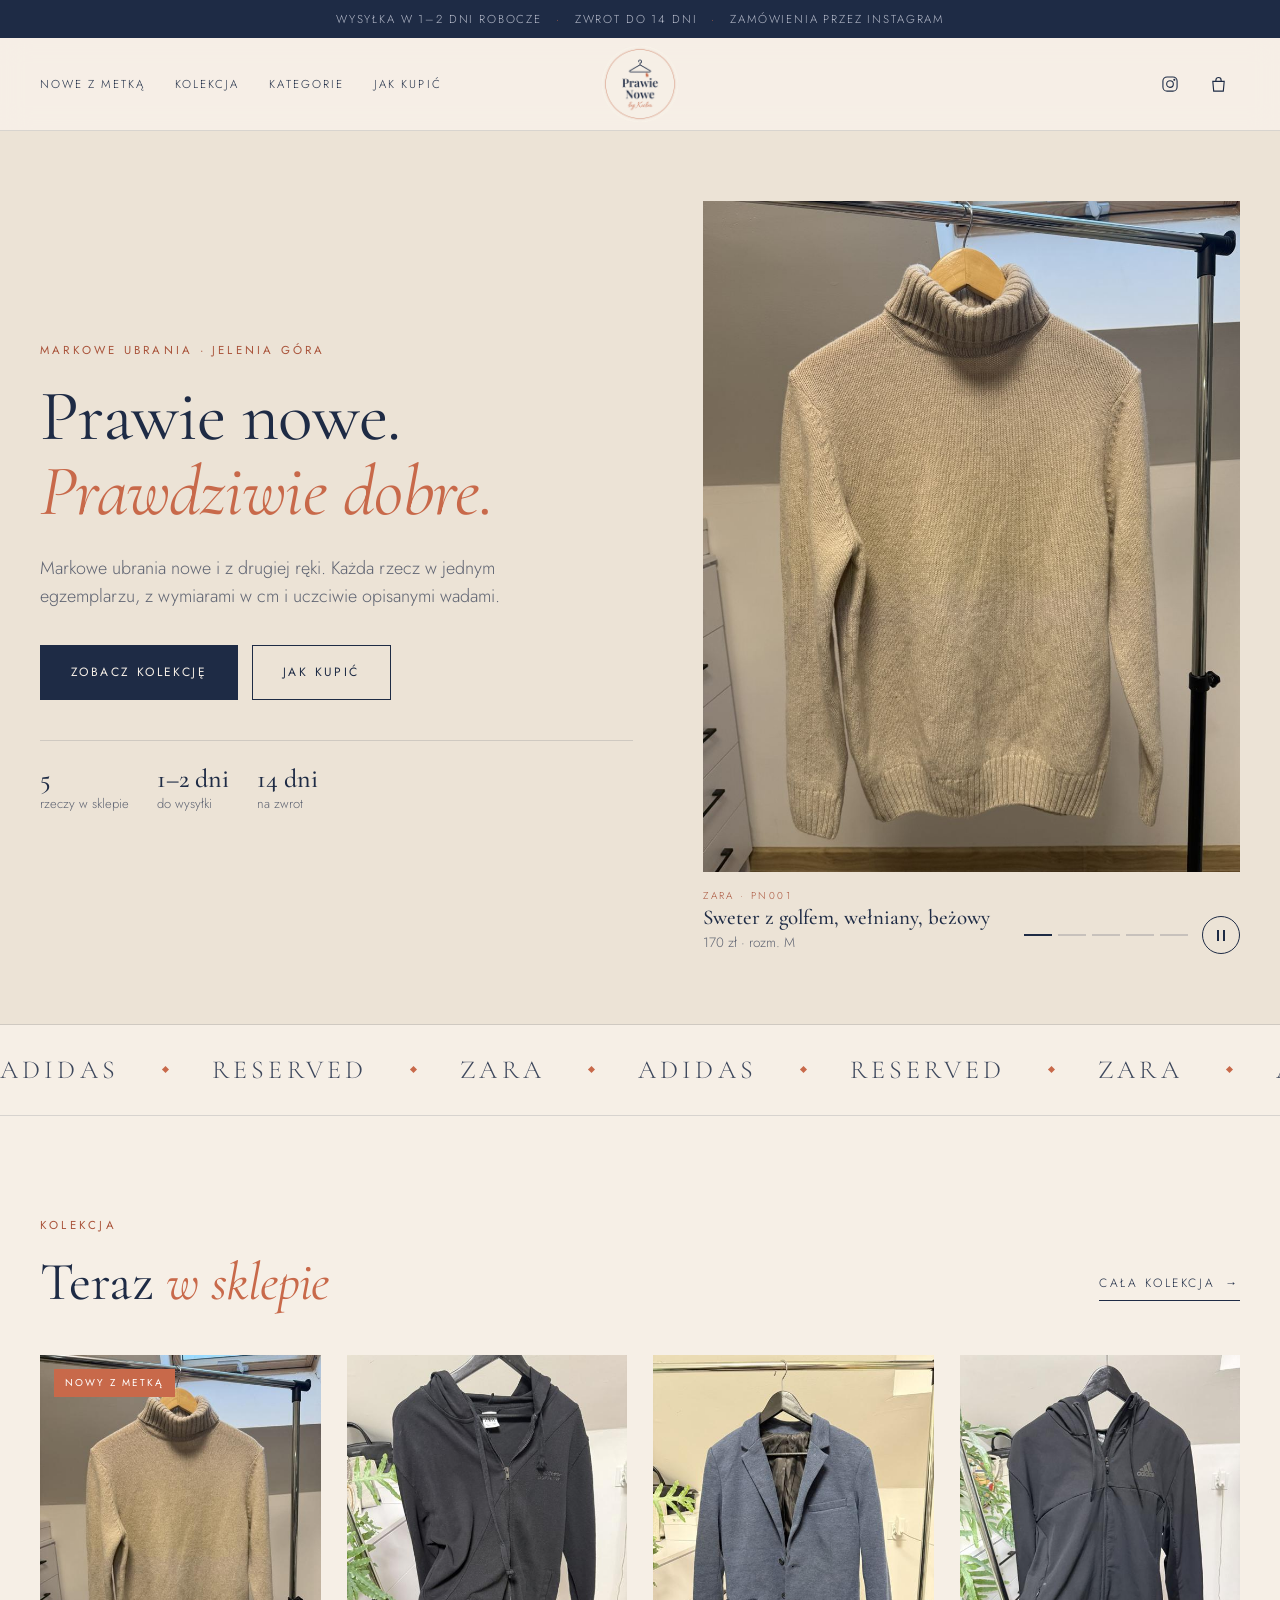
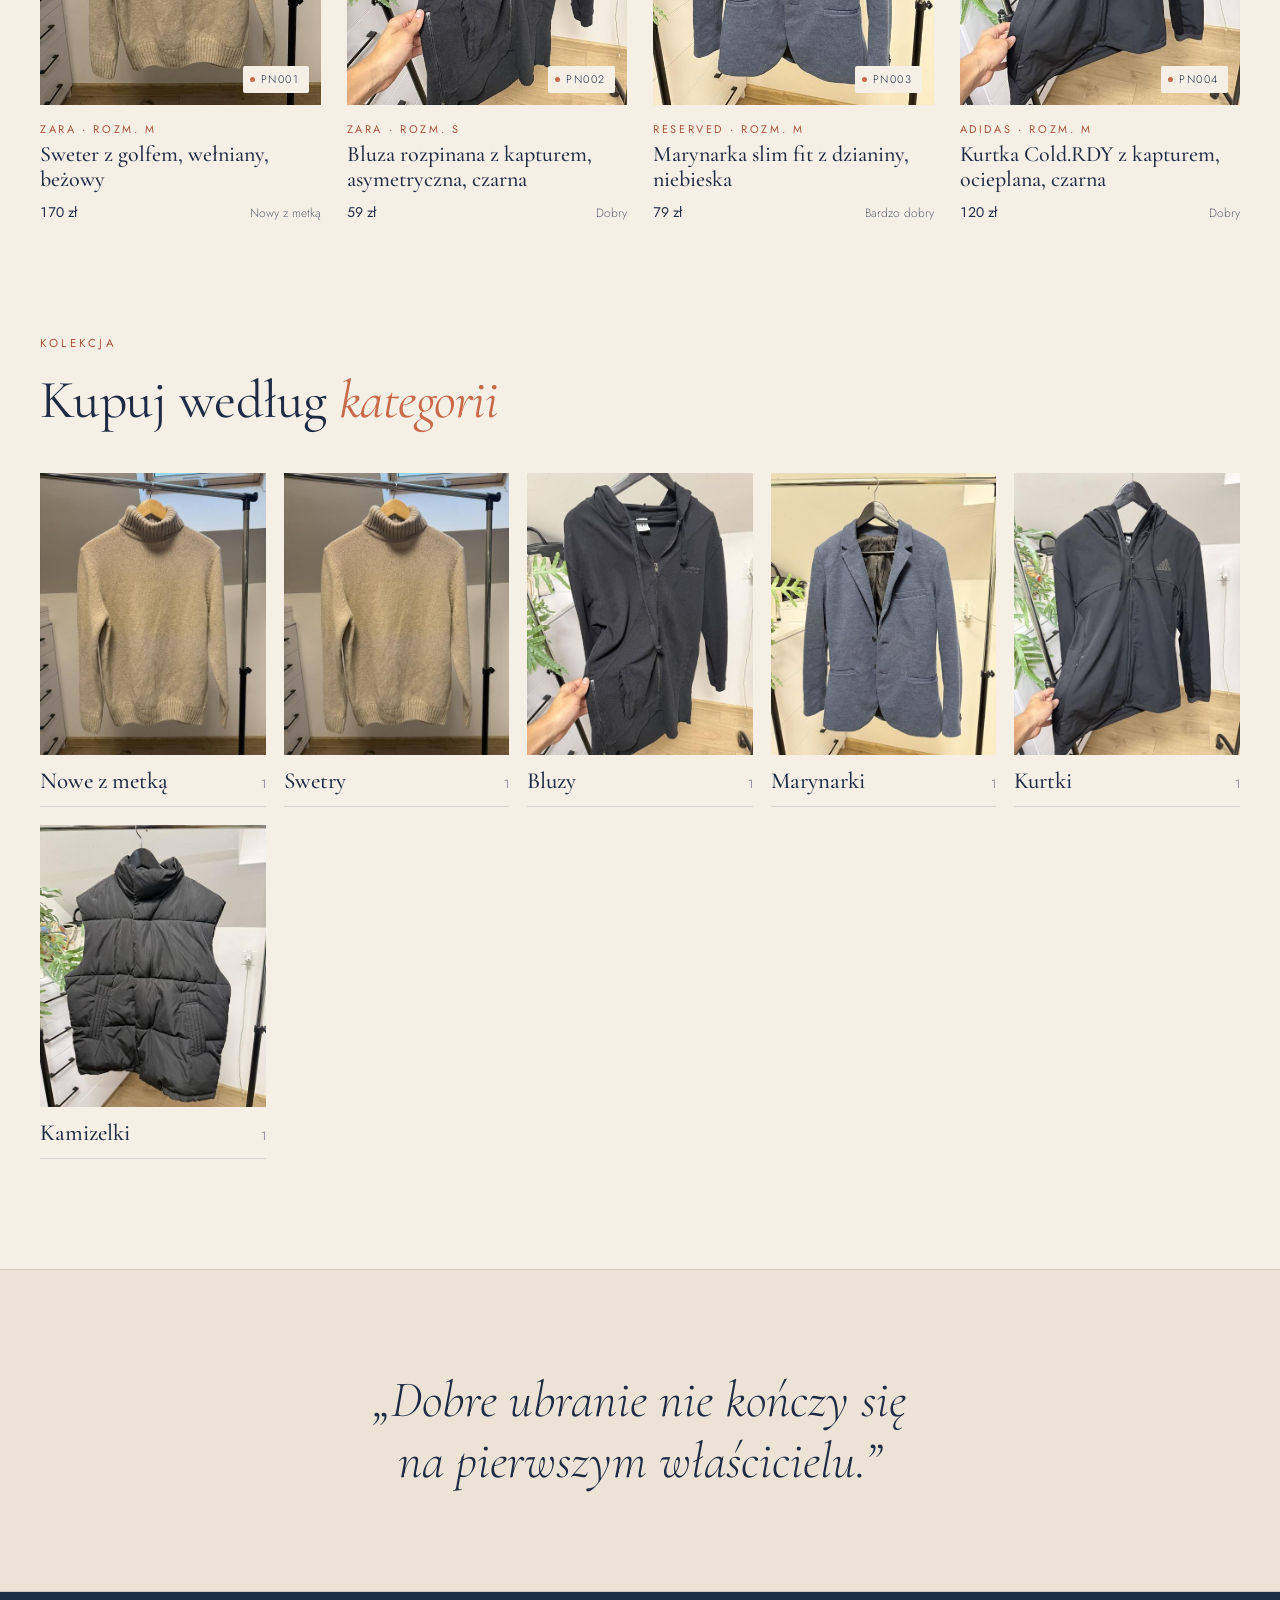
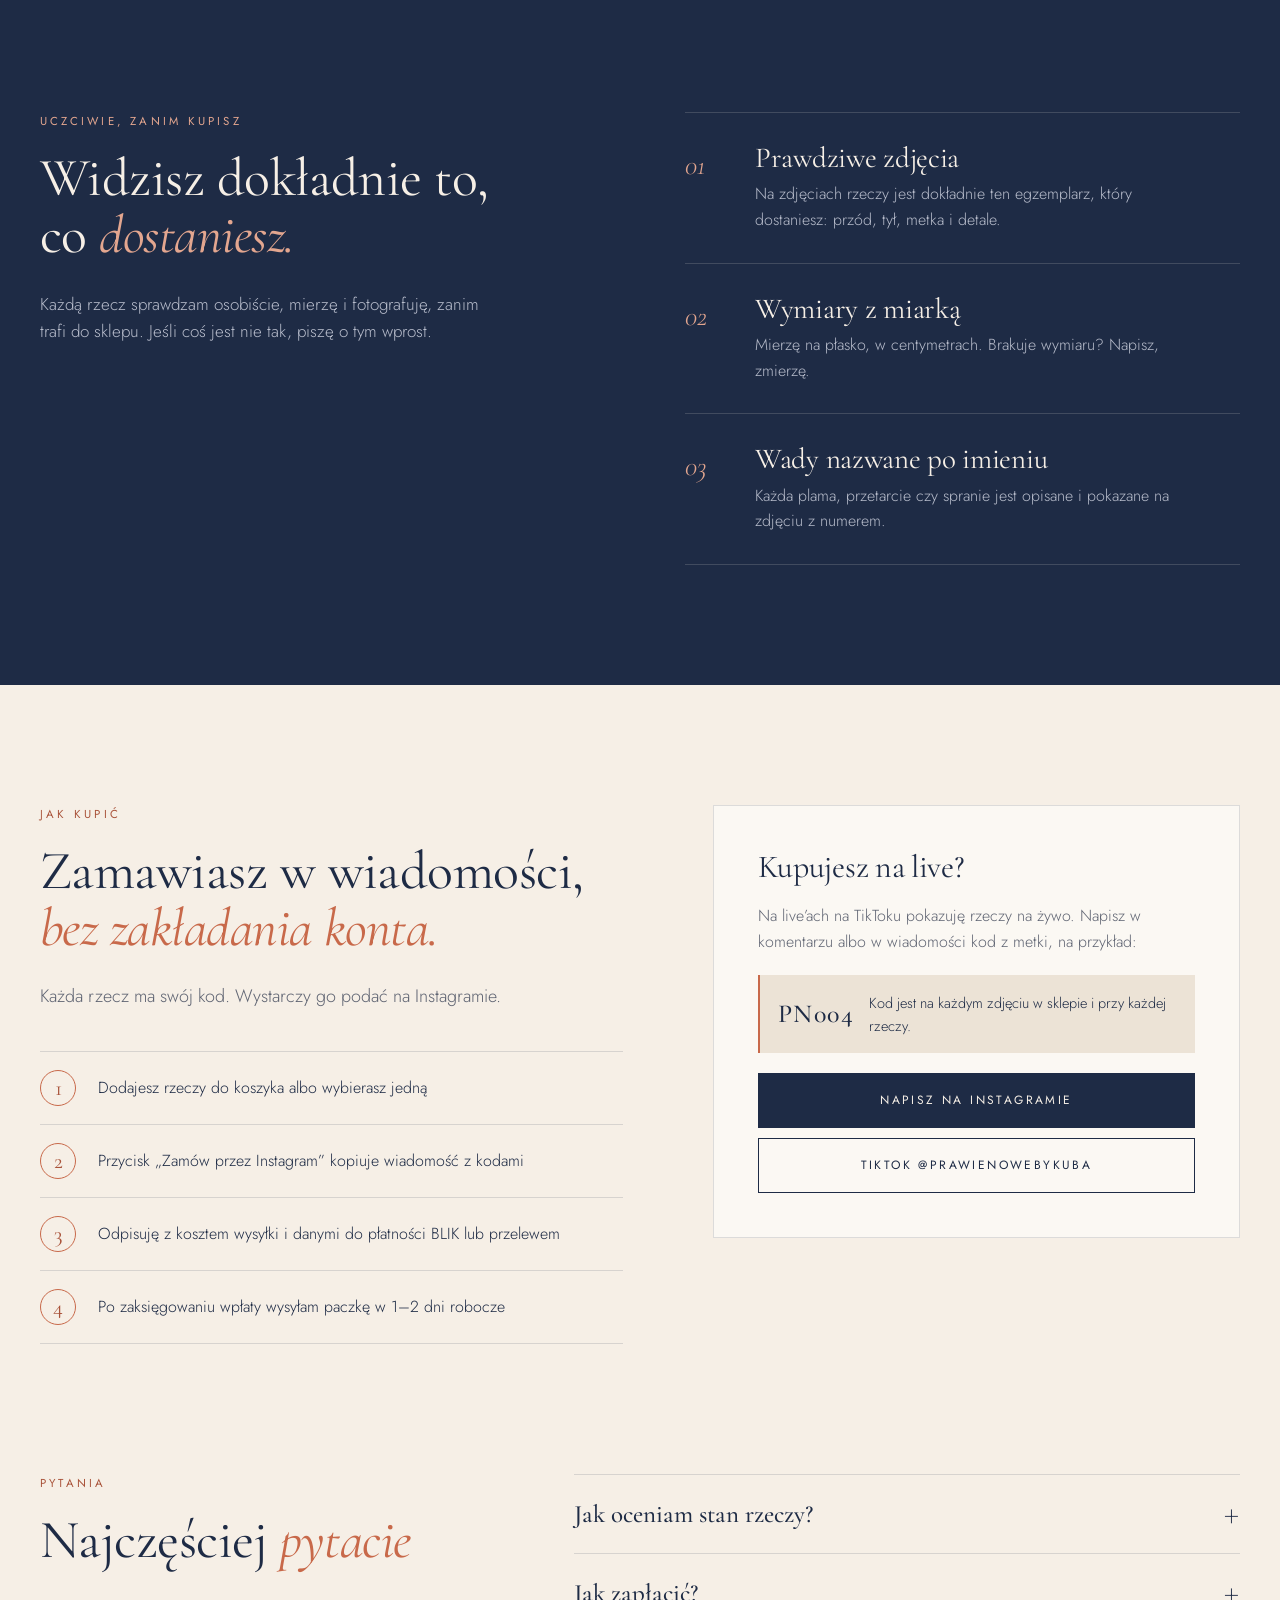
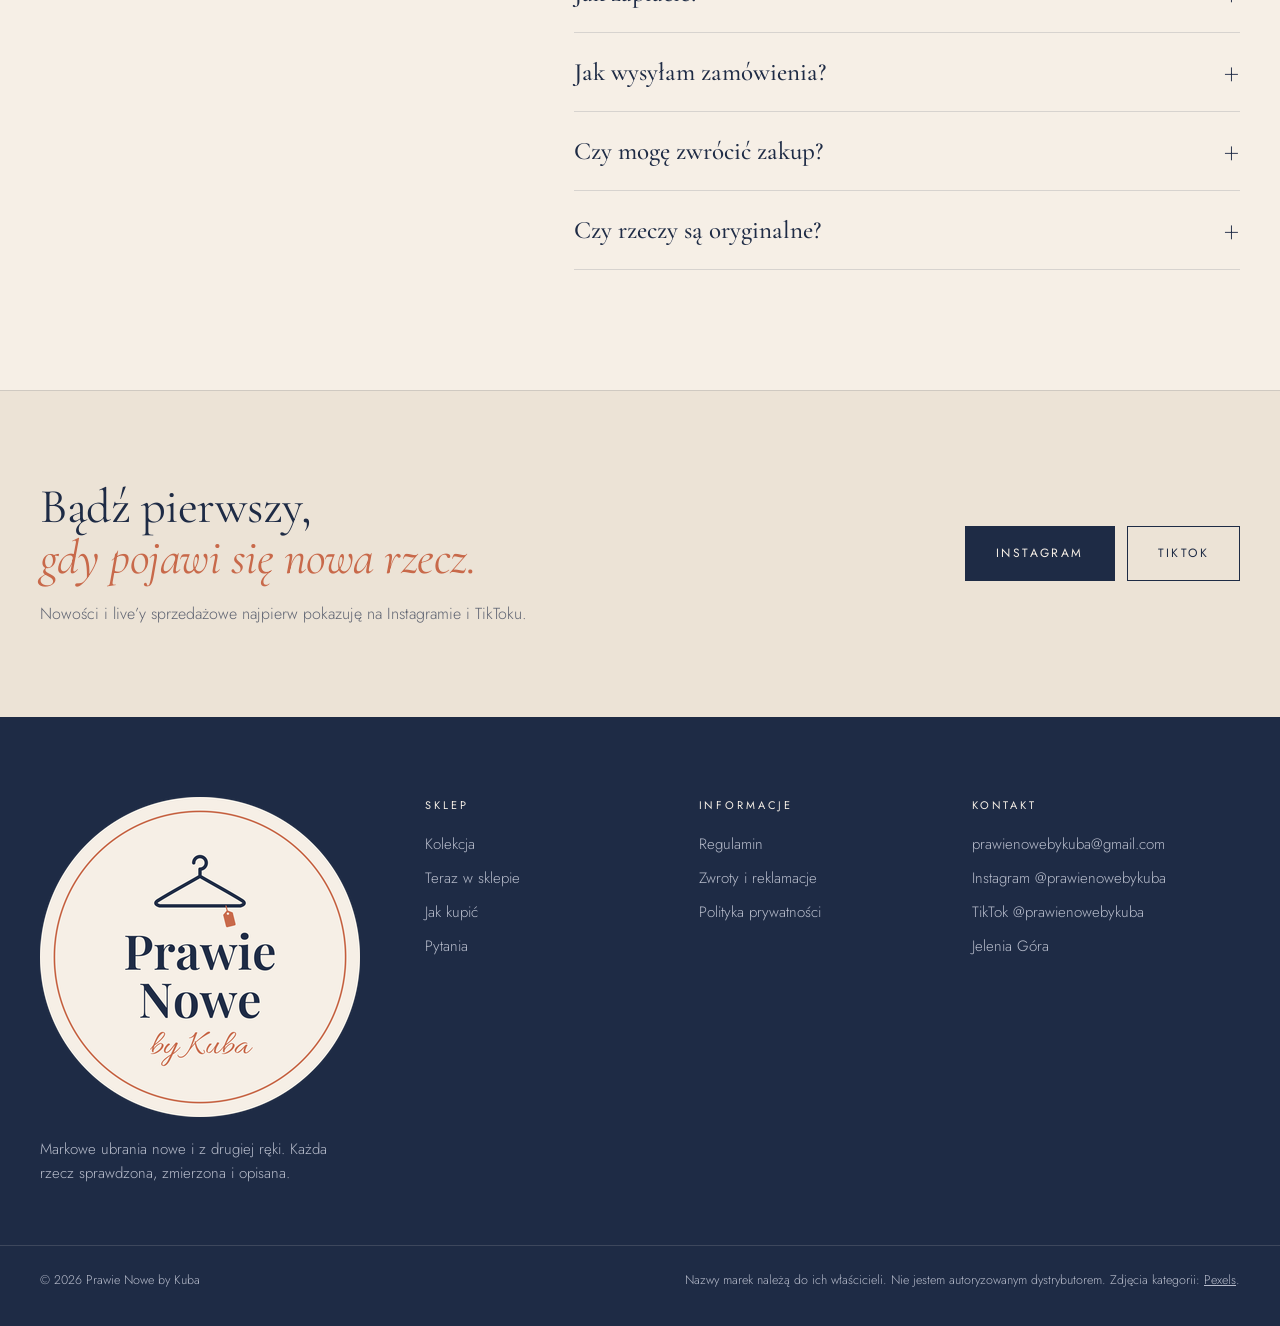
==== strona/index.html @ cf5a31e0 "Zdjęcia kategorii z Pexels; na kafelkach i w pokazie z powrotem zwykłe zdjęcia Co-Authored-By: Claud" ====
<!doctype html>
<html lang="pl">
<head>
<meta charset="utf-8">
<meta name="viewport" content="width=device-width, initial-scale=1, viewport-fit=cover">
<title>Prawie Nowe by Kuba – markowe ubrania nowe i z drugiej ręki</title>
<meta name="description" content="Markowe ubrania nowe i używane w bardzo dobrym stanie. Każda rzecz w jednym egzemplarzu, z wymiarami w cm i uczciwie opisanymi wadami. Zamówienia przez Instagram.">
<meta name="theme-color" content="#1e2b45">
<link rel="icon" href="favicon.ico" sizes="any">
<link rel="icon" type="image/png" sizes="32x32" href="favicon-32.png">
<link rel="apple-touch-icon" href="img/brand/apple-touch-icon.png">
<link rel="manifest" href="site.webmanifest">
<meta property="og:title" content="Prawie Nowe by Kuba">
<meta property="og:description" content="Markowe ubrania nowe i z drugiej ręki. Każda rzecz w jednym egzemplarzu.">
<meta property="og:image" content="img/brand/icon-512.png">
<link rel="preconnect" href="https://fonts.googleapis.com">
<link rel="preconnect" href="https://fonts.gstatic.com" crossorigin>
<link href="https://fonts.googleapis.com/css2?family=Cormorant+Garamond:ital,wght@0,400;0,500;1,400;1,500&family=Jost:wght@300;400;500&display=swap" rel="stylesheet">
<link rel="stylesheet" href="style.css">
</head>
<body>

<div class="topbar">
  <span>Wysyłka w 1–2 dni robocze</span><span class="sep opt">·</span><span class="opt">Zwrot do 14 dni</span><span class="sep opt">·</span><span class="opt">Zamówienia przez Instagram</span>
</div>

<header class="header" id="top">
  <div class="header__in">
    <button class="burger" id="burger" aria-label="Menu" aria-expanded="false"><span></span><span></span></button>
    <nav class="nav" id="nav" aria-label="Główna nawigacja">
      <a href="#/kolekcja/kat/Nowe%20z%20metk%C4%85">Nowe z metką</a>
      <a href="#/kolekcja">Kolekcja</a>
      <a href="#kategorie">Kategorie</a>
      <a href="#jak-kupic">Jak kupić</a>
    </nav>
    <a href="#/" class="logo" aria-label="Prawie Nowe by Kuba – strona główna"><img src="img/brand/logo-320.png" alt="Prawie Nowe by Kuba" width="320" height="320"></a>
    <div class="tools">
      <a class="tool" data-ig href="#" target="_blank" rel="noopener" aria-label="Instagram">
        <svg viewBox="0 0 24 24" width="20" height="20" fill="none" stroke="currentColor" stroke-width="1.3"><rect x="3.5" y="3.5" width="17" height="17" rx="5"/><circle cx="12" cy="12" r="4"/><circle cx="17.2" cy="6.8" r=".6" fill="currentColor"/></svg>
      </a>
      <button class="tool" id="cartBtn" aria-label="Koszyk">
        <svg viewBox="0 0 24 24" width="21" height="21" fill="none" stroke="currentColor" stroke-width="1.3"><path d="M5.5 8.5h13l-1 11h-11z"/><path d="M9 8.5V7a3 3 0 0 1 6 0v1.5"/></svg>
        <i class="count" id="cartCount" hidden>0</i>
      </button>
    </div>
  </div>
</header>

<main>

<!-- ============ STRONA GŁÓWNA ============ -->
<div id="homeView">

  <section class="hero" aria-label="Wyróżnione rzeczy">
    <div class="wrap hero__in">
      <div>
        <p class="eyebrow">Markowe ubrania · Jelenia Góra</p>
        <h1>Prawie nowe. <em>Prawdziwie dobre.</em></h1>
        <p class="lead">Markowe ubrania nowe i z drugiej ręki. Każda rzecz w jednym egzemplarzu, z wymiarami w cm i uczciwie opisanymi wadami.</p>
        <div class="hero__cta">
          <a href="#/kolekcja" class="btn btn--dark">Zobacz kolekcję</a>
          <a href="#jak-kupic" class="btn btn--line">Jak kupić</a>
        </div>
        <div class="hero__facts">
          <div><b id="factCount">5</b>rzeczy w sklepie</div>
          <div><b>1–2 dni</b>do wysyłki</div>
          <div><b>14 dni</b>na zwrot</div>
        </div>
      </div>
      <!-- Film zamiast pokazu zdjęć: wrzuć img/hero.mp4 (pionowy 4:5, bez dźwięku, do ok. 8 MB). -->
      <div class="stage" id="stage">
        <div class="reel" id="reel">
          <video id="heroVideo" muted loop playsinline preload="metadata" aria-hidden="true"><source src="img/hero.mp4" type="video/mp4"></video>
        </div>
        <div class="stage__cap">
          <button class="cap" id="heroCap" aria-label="Zobacz wyróżnioną rzecz"></button>
          <div class="ctrl">
            <div class="dots" id="heroDots" aria-hidden="true"></div>
            <button class="pause" id="heroPause" aria-label="Wstrzymaj pokaz" aria-pressed="false"><i></i><i></i></button>
          </div>
        </div>
      </div>
    </div>
  </section>

  <section class="brands" aria-label="Marki w sklepie">
    <div class="brands__track" id="brandsTrack"></div>
  </section>

  <section class="collection" id="nowosci">
    <div class="wrap">
      <div class="sechead sechead--row">
        <div>
          <p class="eyebrow">Kolekcja</p>
          <h2>Teraz <em>w sklepie</em></h2>
        </div>
        <a href="#/kolekcja" class="arrowlink">Cała kolekcja <span>→</span></a>
      </div>
      <div class="grid" id="newGrid"></div>
    </div>
  </section>

  <section class="cats" id="kategorie">
    <div class="wrap">
      <div class="sechead">
        <p class="eyebrow">Kolekcja</p>
        <h2>Kupuj według <em>kategorii</em></h2>
      </div>
      <div class="cats__grid" id="catGrid"></div>
    </div>
  </section>

  <section class="band">
    <div class="wrap">
      <p>„Dobre ubranie nie kończy się na pierwszym właścicielu.”</p>
    </div>
  </section>

  <section class="honest" id="uczciwie">
    <div class="wrap honest__grid">
      <div>
        <p class="eyebrow eyebrow--light">Uczciwie, zanim kupisz</p>
        <h2>Widzisz dokładnie to,<br>co <em>dostaniesz.</em></h2>
        <p class="honest__lead">Każdą rzecz sprawdzam osobiście, mierzę i fotografuję, zanim trafi do sklepu. Jeśli coś jest nie tak, piszę o tym wprost.</p>
      </div>
      <ol class="steps">
        <li><span>01</span><div><h3>Prawdziwe zdjęcia</h3><p>Na zdjęciach rzeczy jest dokładnie ten egzemplarz, który dostaniesz: przód, tył, metka i detale.</p></div></li>
        <li><span>02</span><div><h3>Wymiary z miarką</h3><p>Mierzę na płasko, w centymetrach. Brakuje wymiaru? Napisz, zmierzę.</p></div></li>
        <li><span>03</span><div><h3>Wady nazwane po imieniu</h3><p>Każda plama, przetarcie czy spranie jest opisane i pokazane na zdjęciu z numerem.</p></div></li>
      </ol>
    </div>
  </section>

  <section class="buy" id="jak-kupic">
    <div class="wrap buy__grid">
      <div>
        <p class="eyebrow">Jak kupić</p>
        <h2>Zamawiasz w&nbsp;wiadomości,<br><em>bez zakładania konta.</em></h2>
        <p class="lead">Każda rzecz ma swój kod. Wystarczy go podać na Instagramie.</p>
        <ul class="process">
          <li><b>1</b><span>Dodajesz rzeczy do koszyka albo wybierasz jedną</span></li>
          <li><b>2</b><span>Przycisk „Zamów przez Instagram” kopiuje wiadomość z kodami</span></li>
          <li><b>3</b><span>Odpisuję z kosztem wysyłki i danymi do płatności BLIK lub przelewem</span></li>
          <li><b>4</b><span>Po zaksięgowaniu wpłaty wysyłam paczkę w 1–2 dni robocze</span></li>
        </ul>
      </div>
      <div class="panel">
        <h3>Kupujesz na live?</h3>
        <p>Na live’ach na TikToku pokazuję rzeczy na żywo. Napisz w komentarzu albo w wiadomości kod z metki, na przykład:</p>
        <div class="live"><b>PN004</b><span>Kod jest na każdym zdjęciu w sklepie i przy każdej rzeczy.</span></div>
        <div class="panel__btns">
          <a class="btn btn--dark btn--full" data-ig href="#" target="_blank" rel="noopener">Napisz na Instagramie</a>
          <a class="btn btn--line btn--full" data-tt href="#" target="_blank" rel="noopener">TikTok @prawienowebykuba</a>
        </div>
      </div>
    </div>
  </section>

  <section class="faq" id="faq">
    <div class="wrap faq__grid">
      <div class="sechead">
        <p class="eyebrow">Pytania</p>
        <h2>Najczęściej <em>pytacie</em></h2>
      </div>
      <div>
        <details><summary>Jak oceniam stan rzeczy?</summary><p>Stosuję cztery stopnie: „Nowy z metką”, „Jak nowy”, „Bardzo dobry” i „Dobry”. Każda wada jest opisana przy rzeczy i pokazana na zdjęciu.</p></details>
        <details><summary>Jak zapłacić?</summary><p>BLIK-iem na telefon albo przelewem. Dane do płatności i koszt wysyłki podaję w wiadomości, zanim zapłacisz.</p></details>
        <details><summary>Jak wysyłam zamówienia?</summary><p>Paczkomatem albo kurierem, w zależności od tego, co wybierzesz. Wysyłka w 1–2 dni robocze od zaksięgowania wpłaty.</p></details>
        <details><summary>Czy mogę zwrócić zakup?</summary><p>Tak, masz 14 dni na zwrot bez podania przyczyny. Koszt odesłania ponosi kupujący. Szczegóły są w <a href="regulamin.html" style="text-decoration:underline">regulaminie</a>.</p></details>
        <details><summary>Czy rzeczy są oryginalne?</summary><p>Sprzedaję rzeczy markowe z metkami producentów, które pokazuję na zdjęciach. Nie jestem autoryzowanym dystrybutorem marek.</p></details>
      </div>
    </div>
  </section>

</div>

<!-- ============ KOLEKCJA ============ -->
<section class="coll" id="collView" hidden>
  <div class="wrap">
    <nav class="crumbs" aria-label="Okruszki"><a href="#/">Strona główna</a><span>/</span><a href="#/kolekcja">Kolekcja</a><span id="crumbSep" hidden>/</span><b id="crumbNow"></b></nav>
    <div class="coll__head">
      <h1 id="collTitle">Kolekcja</h1>
      <p id="collLead"></p>
    </div>
    <div class="filters">
      <div class="chips" id="chips" role="group" aria-label="Kategorie"></div>
      <div class="filters__right">
        <label class="sort"><span>Marka</span><select id="brandSel"></select></label>
        <label class="sort"><span>Sortuj</span>
          <select id="sort">
            <option value="new">Kolejność sklepu</option>
            <option value="asc">Cena: rosnąco</option>
            <option value="desc">Cena: malejąco</option>
          </select>
        </label>
      </div>
    </div>
    <p class="resultcount" id="resultCount"></p>
    <div class="grid" id="grid"></div>
    <div class="emptystate" id="emptyState" hidden>
      <h3>Nic tu jeszcze nie ma</h3>
      <p>Spróbuj zmienić filtry.</p>
      <a href="#/kolekcja" class="btn btn--line">Cała kolekcja</a>
    </div>
  </div>
</section>

<section class="follow">
  <div class="wrap follow__in">
    <div>
      <h2>Bądź pierwszy,<br><em>gdy pojawi się nowa rzecz.</em></h2>
      <p>Nowości i live’y sprzedażowe najpierw pokazuję na Instagramie i TikToku.</p>
    </div>
    <div class="follow__btns">
      <a class="btn btn--dark" data-ig href="#" target="_blank" rel="noopener">Instagram</a>
      <a class="btn btn--line" data-tt href="#" target="_blank" rel="noopener">TikTok</a>
    </div>
  </div>
</section>

</main>

<footer class="footer">
  <div class="wrap footer__grid">
    <div>
      <a href="#/" class="footer__logo" aria-label="Prawie Nowe by Kuba"><img src="img/brand/logo-320.png" alt="Prawie Nowe by Kuba" width="320" height="320"></a>
      <p class="footer__about">Markowe ubrania nowe i z drugiej ręki. Każda rzecz sprawdzona, zmierzona i opisana.</p>
    </div>
    <div>
      <h4>Sklep</h4>
      <a href="#/kolekcja">Kolekcja</a><a href="#nowosci">Teraz w sklepie</a><a href="#jak-kupic">Jak kupić</a><a href="#faq">Pytania</a>
    </div>
    <div>
      <h4>Informacje</h4>
      <a href="regulamin.html">Regulamin</a><a href="regulamin.html#zwroty">Zwroty i reklamacje</a><a href="prywatnosc.html">Polityka prywatności</a>
    </div>
    <div>
      <h4>Kontakt</h4>
      <a data-mail href="#">prawienowebykuba@gmail.com</a>
      <a data-ig href="#" target="_blank" rel="noopener">Instagram @prawienowebykuba</a>
      <a data-tt href="#" target="_blank" rel="noopener">TikTok @prawienowebykuba</a>
      <span>Jelenia Góra</span>
    </div>
  </div>
  <div class="wrap footer__bottom">
    <span>© <span id="year"></span> Prawie Nowe by Kuba</span>
    <span>Nazwy marek należą do ich właścicieli. Nie jestem autoryzowanym dystrybutorem. Zdjęcia kategorii: <a href="https://www.pexels.com" target="_blank" rel="noopener" style="text-decoration:underline">Pexels</a>.</span>
  </div>
</footer>

<div class="overlay" id="overlay"></div>
<aside class="drawer" id="drawer" aria-label="Koszyk" aria-hidden="true">
  <div class="drawer__head"><h3>Koszyk</h3><button class="x" id="drawerClose" aria-label="Zamknij koszyk">×</button></div>
  <div class="drawer__body" id="drawerBody"></div>
  <div class="drawer__foot" id="drawerFoot"></div>
</aside>

<div class="modal" id="modal" aria-hidden="true" role="dialog" aria-modal="true" aria-label="Szczegóły rzeczy">
  <div class="modal__box" id="modalBox"></div>
</div>

<div class="toast" id="toast" role="status" aria-live="polite"></div>

<script src="produkty.js"></script>
<script src="app.js"></script>
</body>
</html>
---- strona/style.css ----
/* Prawie Nowe by Kuba – styl na wzór ÉCRIN, w kolorach logo: granat, terakota, krem.
   Układ: pasek informacyjny, nagłówek z logo na środku, hero ze zdjęciami, siatka 4/5, granatowa stopka. */
:root{
  --ink:#1e2b45;          /* granat z logo */
  --paper:#f6efe6;        /* krem z logo */
  --sand:#ece3d6;
  --stone:#d9cdbb;
  --photo:#f1e9de;        /* tło zdjęć wyciętych z tła */
  --card:#fbf8f3;
  --line:rgba(30,43,69,.14);
  --terra:#c8694a;        /* terakota z logo */
  --terra-text:#a9533a;   /* terakota do małego tekstu (lepszy kontrast) */
  --muted:#5f6472;
  --on-ink:#f6efe6;
  --on-ink-muted:#b7bccb;
  --warn:#a9412f;
  --serif:'Cormorant Garamond','Cormorant',Georgia,serif;
  --sans:'Jost','Helvetica Neue',Arial,sans-serif;
  --max:1320px;--ease:cubic-bezier(.2,.7,.2,1);
  color-scheme:light;
}
*{box-sizing:border-box;margin:0;padding:0}
html{scroll-behavior:smooth;-webkit-text-size-adjust:100%}
body{font-family:var(--sans);font-weight:300;color:var(--ink);background:var(--paper);line-height:1.6;font-size:16px;-webkit-font-smoothing:antialiased;overflow-x:hidden}
img,svg{display:block;max-width:100%}
a{color:inherit;text-decoration:none}
button{font:inherit;color:inherit;background:none;border:0;cursor:pointer}
input,select{font:inherit;color:inherit}
::selection{background:var(--ink);color:var(--paper)}
:focus-visible{outline:2px solid var(--terra);outline-offset:3px}
.wrap{width:100%;max-width:var(--max);margin:0 auto;padding-left:max(40px,env(safe-area-inset-left,0px));padding-right:max(40px,env(safe-area-inset-right,0px))}

/* typografia */
h1,h2,h3{font-family:var(--serif);font-weight:400;letter-spacing:-.01em;line-height:1.05;text-wrap:balance}
h1{font-size:clamp(44px,5.6vw,84px)}
h2{font-size:clamp(34px,4.2vw,58px)}
h3{font-size:26px}
em{font-style:italic}
.eyebrow{font-size:11.5px;letter-spacing:.28em;text-transform:uppercase;color:var(--terra-text);font-weight:400;margin-bottom:20px}
.eyebrow--light{color:#e3a68f}
.lead{font-size:18px;color:var(--muted);max-width:480px}

/* przyciski */
.btn{display:inline-flex;align-items:center;justify-content:center;gap:10px;padding:17px 30px;font-size:12px;letter-spacing:.2em;text-transform:uppercase;font-weight:400;border:1px solid var(--ink);transition:.35s var(--ease);text-align:center}
.btn--dark{background:var(--ink);color:var(--paper)}
.btn--dark:hover{background:transparent;color:var(--ink)}
.btn--line:hover{background:var(--ink);color:var(--paper)}
.btn--terra{background:var(--terra);border-color:var(--terra);color:#fff}
.btn--terra:hover{background:transparent;color:var(--terra-text)}
.btn--light{background:var(--paper);color:var(--ink);border-color:var(--paper)}
.btn--light:hover{background:transparent;color:var(--paper)}
.btn--full{width:100%}
.btn[disabled]{opacity:.45;cursor:default;pointer-events:none}

/* pasek + nagłówek */
.topbar{background:var(--ink);color:var(--on-ink-muted);text-align:center;font-size:11.5px;letter-spacing:.16em;text-transform:uppercase;padding:10px 16px}
.topbar .sep{margin:0 14px;color:var(--terra)}
.header{position:sticky;top:env(safe-area-inset-top,0px);z-index:40;background:rgba(246,239,230,.94);backdrop-filter:blur(14px);-webkit-backdrop-filter:blur(14px);border-bottom:1px solid var(--line)}
body::before{content:"";position:fixed;inset:0 0 auto;height:env(safe-area-inset-top,0px);z-index:41;background:var(--paper)}
.header__in{max-width:var(--max);margin:0 auto;padding-left:max(40px,env(safe-area-inset-left,0px));padding-right:max(40px,env(safe-area-inset-right,0px));height:92px;display:grid;grid-template-columns:minmax(0,1fr) auto minmax(0,1fr);align-items:center}
.nav{display:flex;gap:30px;white-space:nowrap}
.nav a{font-size:11.5px;letter-spacing:.18em;text-transform:uppercase;position:relative;padding:6px 0}
.nav a::after{content:"";position:absolute;left:0;bottom:0;height:1px;width:100%;background:currentColor;transform:scaleX(0);transform-origin:left;transition:transform .4s var(--ease)}
.nav a:hover::after{transform:scaleX(1)}
.logo{display:block;width:76px;height:76px}
.logo img{width:100%;height:100%}
.tools{display:flex;justify-content:flex-end;gap:4px}
.tool{position:relative;width:44px;height:44px;display:grid;place-items:center}
.count{position:absolute;top:4px;right:2px;font-style:normal;font-size:10px;font-weight:500;background:var(--terra);color:#fff;min-width:17px;height:17px;border-radius:9px;display:grid;place-items:center;padding:0 4px}
.burger{display:none;width:44px;height:44px;position:relative}
.burger span{position:absolute;left:11px;right:11px;height:1px;background:var(--ink);transition:.35s var(--ease)}
.burger span:first-child{top:18px}.burger span:last-child{top:25px}
.burger[aria-expanded=true] span:first-child{top:21px;transform:rotate(45deg)}
.burger[aria-expanded=true] span:last-child{top:21px;transform:rotate(-45deg)}

/* hero */
.hero{background:var(--sand);border-bottom:1px solid var(--line)}
.hero__in{display:grid;grid-template-columns:1.05fr .95fr;gap:70px;align-items:center;padding-block:70px}
.hero h1 em{color:var(--terra)}
.hero .lead{margin-top:24px}
.hero__cta{display:flex;gap:14px;margin-top:34px;flex-wrap:wrap}
.hero__facts{display:flex;gap:28px;flex-wrap:wrap;margin-top:40px;padding-top:24px;border-top:1px solid var(--line);font-size:13px;color:var(--muted)}
.hero__facts b{display:block;font-family:var(--serif);font-weight:500;font-size:26px;color:var(--ink);line-height:1.1}
.stage{position:relative}
.reel{position:relative;aspect-ratio:4/5;max-width:100%;overflow:hidden;background:var(--photo)}
.slide{position:absolute;inset:0;opacity:0;transition:opacity 1.4s var(--ease)}
.slide.on{opacity:1}
.slide img{width:100%;height:100%;object-fit:cover;transform:scale(1);transition:transform 7s linear}
.slide.on img{transform:scale(1.06)}
.reel video{position:absolute;inset:0;width:100%;height:100%;object-fit:cover;opacity:0;transition:opacity 1s}
.stage.has-video .reel video{opacity:1}
.stage::after{content:"";position:absolute;inset:-14px 14px 14px -14px;border:1px solid var(--terra);z-index:-1;pointer-events:none}
.stage__cap{display:flex;justify-content:space-between;align-items:flex-end;gap:16px;margin-top:16px}
.cap{display:grid;gap:2px;text-align:left}
.cap small{font-size:10px;letter-spacing:.24em;text-transform:uppercase;color:var(--terra-text)}
.cap strong{font-family:var(--serif);font-weight:500;font-size:21px;line-height:1.15}
.cap em{font-style:normal;font-size:13.5px;color:var(--muted)}
.cap:hover strong{text-decoration:underline;text-underline-offset:4px}
.stage.has-video .cap{visibility:hidden}
.ctrl{display:flex;align-items:center;gap:14px}
.dots{display:flex;gap:6px}
.dots i{display:block;width:28px;height:2px;background:rgba(30,43,69,.18);position:relative;overflow:hidden}
.dots i::after{content:"";position:absolute;inset:0;background:var(--ink);transform:scaleX(0);transform-origin:left}
.dots i.done::after{transform:scaleX(1)}
.dots i.on::after{animation:fill var(--dur,4800ms) linear forwards}
.paused .dots i.on::after{animation-play-state:paused}
@keyframes fill{to{transform:scaleX(1)}}
.pause{width:38px;height:38px;border:1px solid var(--ink);border-radius:50%;display:flex;align-items:center;justify-content:center;gap:4px;transition:.3s;flex-shrink:0}
.pause i{width:2px;height:11px;background:currentColor}
.pause[aria-pressed=true] i:first-child{width:0;height:0;background:none;border-left:9px solid currentColor;border-top:6px solid transparent;border-bottom:6px solid transparent}
.pause[aria-pressed=true] i:last-child{display:none}
.pause:hover{background:var(--ink);color:var(--paper)}
.stage.has-video .dots,.stage.has-video .pause{display:none}

/* marki */
.brands{border-bottom:1px solid var(--line);overflow:hidden;background:var(--paper)}
.brands__track{display:flex;width:max-content;animation:slide 40s linear infinite}
.brands__row{display:flex;align-items:center;flex-shrink:0}
.brands__row span{font-family:var(--serif);font-size:26px;letter-spacing:.16em;text-transform:uppercase;padding:24px 0;opacity:.85;white-space:nowrap}
.brands__row i{width:5px;height:5px;background:var(--terra);transform:rotate(45deg);margin:0 44px;flex-shrink:0}
@keyframes slide{to{transform:translateX(-50%)}}

/* sekcje */
.collection{padding:100px 0 90px}
.sechead{margin-bottom:44px}
.sechead h2 em{color:var(--terra)}
.sechead--row{display:flex;justify-content:space-between;align-items:flex-end;gap:20px}
.arrowlink{font-size:12px;letter-spacing:.22em;text-transform:uppercase;border-bottom:1px solid var(--ink);padding-bottom:6px;white-space:nowrap;display:inline-flex;gap:10px;margin-bottom:10px}
.arrowlink span{transition:transform .4s var(--ease)}
.arrowlink:hover span{transform:translateX(6px)}

/* karty produktów */
.grid{display:grid;grid-template-columns:repeat(4,minmax(0,1fr));gap:46px 26px}
.card{position:relative;animation:cardin .7s var(--ease) both}
@keyframes cardin{from{opacity:0;transform:translateY(16px)}to{opacity:1;transform:none}}
.card__img{position:relative;aspect-ratio:4/5;max-width:100%;overflow:hidden;cursor:pointer;display:block;width:100%;background:var(--photo)}
.card__img img{width:100%;height:100%;object-fit:cover;transition:transform .9s var(--ease)}
.card:hover .card__img img{transform:scale(1.05)}
.card.is-sold .card__img img{filter:grayscale(.85);opacity:.6}
.badge{position:absolute;top:14px;left:14px;font-size:10px;letter-spacing:.2em;text-transform:uppercase;background:var(--paper);padding:6px 11px;font-weight:400;z-index:2}
.badge--dark{background:var(--ink);color:var(--paper)}
.badge--terra{background:var(--terra);color:#fff}
.code{position:absolute;right:12px;bottom:12px;z-index:2;background:var(--paper);color:var(--ink);font-size:11px;letter-spacing:.14em;padding:5px 9px 5px 18px;border-radius:2px}
.code::before{content:"";position:absolute;left:7px;top:50%;width:5px;height:5px;margin-top:-2.5px;border-radius:50%;background:var(--terra)}
.quick{position:absolute;left:0;right:0;bottom:0;background:var(--ink);color:var(--paper);text-align:center;font-size:11px;letter-spacing:.24em;text-transform:uppercase;padding:15px 0;transform:translateY(101%);transition:transform .5s var(--ease);z-index:3}
.card:hover .quick{transform:none}
.card__info{padding-top:16px;display:grid;gap:3px;min-width:0}
.card__brand{font-size:11px;letter-spacing:.24em;text-transform:uppercase;color:var(--terra-text);font-weight:400}
.card__name{font-family:var(--serif);font-size:22px;line-height:1.15;font-weight:500;cursor:pointer}
.card__meta{display:flex;justify-content:space-between;align-items:baseline;gap:8px;margin-top:6px;font-size:14px}
.card__price{font-weight:400;font-variant-numeric:tabular-nums;white-space:nowrap}
.card__cond{font-size:12px;color:var(--muted)}
.is-sold .card__price{text-decoration:line-through;color:var(--muted)}

/* kategorie */
.cats{padding:20px 0 110px}
.cats__grid{display:grid;grid-template-columns:repeat(5,minmax(0,1fr));gap:18px}
.cat{display:block;position:relative}
.cat__img{position:relative;aspect-ratio:4/5;max-width:100%;overflow:hidden;background:var(--photo)}
.cat__img img{width:100%;height:100%;object-fit:cover;transition:transform .9s var(--ease)}
.cat:hover .cat__img img{transform:scale(1.06)}
.cat__lbl{display:flex;justify-content:space-between;align-items:baseline;gap:10px;padding-top:14px;border-bottom:1px solid var(--line);padding-bottom:12px}
.cat__lbl b{font-family:var(--serif);font-weight:500;font-size:23px;line-height:1.1}
.cat__lbl small{font-size:12px;color:var(--muted)}
.cat:hover .cat__lbl{border-bottom-color:var(--ink)}

/* pas z cytatem */
.band{background:var(--sand);padding:100px 0;text-align:center;border-top:1px solid var(--line);border-bottom:1px solid var(--line)}
.band p{font-family:var(--serif);font-style:italic;font-size:clamp(30px,4vw,54px);line-height:1.18;max-width:900px;margin:0 auto;text-wrap:balance}

/* uczciwie – granatowa sekcja */
.honest{background:var(--ink);color:var(--on-ink);padding:120px 0}
.honest__grid{display:grid;grid-template-columns:1fr 1fr;gap:90px;align-items:start}
.honest h2 em{color:#e3a68f}
.honest__lead{margin-top:28px;color:var(--on-ink-muted);max-width:440px;font-size:17px}
.steps{list-style:none}
.steps li{display:grid;grid-template-columns:70px minmax(0,1fr);padding:30px 0;border-top:1px solid rgba(246,239,230,.16)}
.steps li:last-child{border-bottom:1px solid rgba(246,239,230,.16)}
.steps span{font-family:var(--serif);font-size:28px;color:#e3a68f;font-style:italic}
.steps h3{font-size:29px;margin-bottom:8px}
.steps p{color:var(--on-ink-muted);max-width:420px}

/* jak kupić */
.buy{padding:120px 0}
.buy__grid{display:grid;grid-template-columns:1.05fr .95fr;gap:90px;align-items:start}
.buy h2 em{color:var(--terra)}
.buy .lead{margin-top:26px}
.process{list-style:none;margin-top:40px}
.process li{display:flex;gap:22px;align-items:center;padding:18px 0;border-top:1px solid var(--line)}
.process li:last-child{border-bottom:1px solid var(--line)}
.process b{font-family:var(--serif);font-weight:400;font-size:22px;width:36px;height:36px;border:1px solid var(--terra);border-radius:50%;display:grid;place-items:center;color:var(--terra-text);flex-shrink:0}
.panel{background:var(--card);border:1px solid var(--line);padding:44px;display:grid;gap:20px}
.panel h3{font-size:32px}
.panel p{color:var(--muted)}
.panel .live{display:flex;gap:14px;align-items:center;padding:16px 18px;background:var(--sand);border-left:2px solid var(--terra);font-size:14.5px;color:var(--ink)}
.panel .live b{font-family:var(--serif);font-size:26px;font-weight:500;letter-spacing:.06em}
.panel__btns{display:grid;gap:10px}

/* faq */
.faq{padding:10px 0 120px}
.faq__grid{display:grid;grid-template-columns:.8fr 1.2fr;gap:90px}
.faq h2 em{color:var(--terra)}
details{border-top:1px solid var(--line)}
details:last-child{border-bottom:1px solid var(--line)}
summary{list-style:none;cursor:pointer;display:flex;justify-content:space-between;align-items:center;gap:20px;padding:24px 0;font-family:var(--serif);font-size:25px;font-weight:500;line-height:1.2}
summary::-webkit-details-marker{display:none}
summary::after{content:"+";font-family:var(--sans);font-weight:200;font-size:30px;line-height:1;transition:transform .4s var(--ease);flex-shrink:0}
details[open] summary::after{transform:rotate(45deg)}
details p{padding:0 40px 26px 0;color:var(--muted);max-width:580px}

/* obserwuj */
.follow{background:var(--sand);padding:90px 0;border-top:1px solid var(--line)}
.follow__in{display:grid;grid-template-columns:1.1fr .9fr;gap:70px;align-items:center}
.follow h2{font-size:clamp(32px,3.8vw,50px)}
.follow h2 em{color:var(--terra)}
.follow p{margin-top:18px;color:var(--muted)}
.follow__btns{display:flex;gap:12px;flex-wrap:wrap;justify-content:flex-end}

/* stopka */
.footer{background:var(--ink);color:var(--on-ink-muted);padding:80px 0 36px}
.footer__grid{display:grid;grid-template-columns:1.5fr 1fr 1fr 1.2fr;gap:50px}
.footer__logo{width:110px;height:110px}
.footer__about{margin-top:20px;max-width:300px;font-size:15px}
.footer h4{font-family:var(--sans);font-weight:400;font-size:11px;letter-spacing:.26em;text-transform:uppercase;color:var(--on-ink);margin-bottom:18px}
.footer__grid a:not(.footer__logo),.footer__grid span{display:block;font-size:15px;margin-bottom:10px;transition:color .3s;overflow-wrap:anywhere}
.footer__grid a:hover{color:var(--on-ink)}
.footer__bottom{display:flex;justify-content:space-between;gap:20px;margin-top:60px;padding-top:24px;border-top:1px solid rgba(246,239,230,.14);font-size:12.5px;flex-wrap:wrap}

/* kolekcja */
.coll{padding:34px 0 110px;min-height:70vh}
.crumbs{display:flex;gap:10px;align-items:center;flex-wrap:wrap;font-size:11.5px;letter-spacing:.16em;text-transform:uppercase;color:var(--muted);margin-bottom:34px}
.crumbs a:hover{color:var(--ink)}
.crumbs b{font-weight:400;color:var(--ink)}
.coll__head{margin-bottom:40px;display:grid;gap:14px}
.coll__head p{color:var(--muted);max-width:520px;font-size:17px}
.filters{display:flex;justify-content:space-between;align-items:center;gap:20px;min-width:0;border-bottom:1px solid var(--line);padding-bottom:18px;margin-bottom:18px;flex-wrap:wrap}
.chips{display:flex;gap:2px;overflow-x:auto;scrollbar-width:none;max-width:100%}
.chips::-webkit-scrollbar{display:none}
.chip{font-size:11.5px;letter-spacing:.13em;text-transform:uppercase;padding:10px 13px;white-space:nowrap;flex-shrink:0;border:1px solid transparent;transition:.3s var(--ease);color:var(--muted)}
.chip:hover{color:var(--ink)}
.chip[aria-pressed=true]{border-color:var(--ink);color:var(--ink)}
.filters__right{display:flex;gap:30px;flex-wrap:wrap}
.sort{display:flex;align-items:center;gap:12px;font-size:11.5px;letter-spacing:.2em;text-transform:uppercase;color:var(--muted)}
.sort select{appearance:none;-webkit-appearance:none;background:transparent;border:0;border-bottom:1px solid var(--ink);padding:6px 22px 6px 2px;font-size:13px;letter-spacing:.06em;text-transform:none;color:var(--ink);cursor:pointer;min-width:120px;background-image:linear-gradient(45deg,transparent 50%,var(--ink) 50%),linear-gradient(135deg,var(--ink) 50%,transparent 50%);background-position:calc(100% - 9px) 55%,calc(100% - 4px) 55%;background-size:5px 5px;background-repeat:no-repeat}
.resultcount{font-size:13px;color:var(--muted);margin-bottom:30px}
.emptystate{text-align:center;padding:70px 0;display:grid;gap:16px;justify-items:center;color:var(--muted)}
.emptystate h3{color:var(--ink);font-size:34px}

/* koszyk */
.overlay{position:fixed;inset:0;background:rgba(30,43,69,.5);opacity:0;pointer-events:none;transition:opacity .45s var(--ease);z-index:60}
.overlay.on{opacity:1;pointer-events:auto}
.drawer{position:fixed;top:0;right:0;height:100%;width:min(440px,100%);background:var(--paper);z-index:70;transform:translateX(102%);transition:transform .55s var(--ease);display:flex;flex-direction:column;padding-top:env(safe-area-inset-top,0px);padding-bottom:env(safe-area-inset-bottom,0px);padding-right:env(safe-area-inset-right,0px)}
.drawer.on{transform:none}
.drawer__head{display:flex;justify-content:space-between;align-items:center;padding:24px 28px;border-bottom:1px solid var(--line)}
.drawer__head h3{font-size:32px}
.x{font-size:34px;font-weight:200;width:40px;height:40px;line-height:1}
.drawer__body{flex:1;overflow:auto;padding:6px 28px}
.empty{text-align:center;padding:70px 10px;color:var(--muted)}
.empty h4{font-family:var(--serif);font-weight:400;font-size:28px;color:var(--ink);margin-bottom:10px}
.line{display:grid;grid-template-columns:76px minmax(0,1fr) auto;gap:14px;padding:20px 0;border-bottom:1px solid var(--line);align-items:start}
.line__img{width:76px;height:95px;overflow:hidden;background:var(--photo)}
.line__img img{width:100%;height:100%;object-fit:cover}
.line__brand{font-size:10.5px;letter-spacing:.22em;text-transform:uppercase;color:var(--terra-text)}
.line__name{font-family:var(--serif);font-size:19px;line-height:1.15;font-weight:500;margin:2px 0 4px}
.line__meta{font-size:12.5px;color:var(--muted);margin-bottom:6px}
.line__rm{font-size:12px;color:var(--muted);text-decoration:underline;text-underline-offset:3px}
.line__rm:hover{color:var(--ink)}
.line__price{font-size:15px;font-weight:400;white-space:nowrap}
.drawer__foot{padding:22px 28px 26px;border-top:1px solid var(--line);display:grid;gap:14px}
.total{display:flex;justify-content:space-between;align-items:baseline;font-size:15px}
.total strong{font-family:var(--serif);font-size:28px;font-weight:500}
.drawer__foot small,.hint{color:var(--muted);font-size:12.5px;line-height:1.5}
.msg{font-size:13px;line-height:1.5;background:var(--card);border:1px dashed var(--stone);padding:10px 12px;user-select:all;overflow-wrap:anywhere;white-space:pre-line}

/* okno produktu */
.modal{position:fixed;inset:0;z-index:80;display:grid;place-items:center;padding:24px;background:rgba(30,43,69,.58);opacity:0;pointer-events:none;transition:opacity .4s var(--ease)}
.modal.on{opacity:1;pointer-events:auto}
.modal__box{position:relative;background:var(--paper);width:min(1060px,100%);max-height:92vh;overflow:auto;display:grid;grid-template-columns:minmax(0,1.05fr) minmax(0,1fr);transform:translateY(24px);transition:transform .55s var(--ease)}
.modal.on .modal__box{transform:none}
.gallery{position:relative;background:var(--photo);min-width:0;align-self:start;position:sticky;top:0}
.slides{display:flex;overflow-x:auto;scroll-snap-type:x mandatory;scrollbar-width:none;aspect-ratio:4/5;max-width:100%}
.slides::-webkit-scrollbar{display:none}
.slides img{flex:0 0 100%;width:100%;height:100%;object-fit:cover;scroll-snap-align:start}
.gcount{position:absolute;right:12px;bottom:12px;background:rgba(30,43,69,.75);color:#fff;font-size:11px;letter-spacing:.14em;padding:6px 9px}
.arrow{position:absolute;top:50%;transform:translateY(-50%);width:42px;height:42px;border-radius:50%;background:rgba(246,239,230,.9);color:var(--ink);font-size:20px;line-height:1}
.arrow.prev{left:12px}.arrow.next{right:12px}
@media (hover:none){.arrow{display:none}}
.modal__body{padding:52px 44px 40px;display:flex;flex-direction:column;min-width:0}
.modal__body .card__brand{margin-bottom:8px}
.modal__body h3{font-size:38px;margin-bottom:12px}
.modal__price{display:flex;align-items:baseline;gap:14px;margin-bottom:20px}
.modal__price strong{font-family:var(--serif);font-size:32px;font-weight:500}
.modal__price span{font-size:12px;letter-spacing:.16em;color:var(--muted)}
.modal__lead{color:var(--muted);margin-bottom:22px}
.specs{display:grid;margin-bottom:26px}
.specs div{display:grid;grid-template-columns:120px minmax(0,1fr);gap:16px;padding:11px 0;border-top:1px solid var(--line);font-size:14.5px}
.specs div:last-child{border-bottom:1px solid var(--line)}
.specs dt{color:var(--muted)}
.specs dd ul{list-style:none;display:grid;gap:3px}
.specs .warn dd{color:var(--warn)}
.modal__cta{display:grid;gap:10px;margin-top:auto}
.modal .x{position:absolute;top:12px;right:14px;z-index:3;background:rgba(246,239,230,.9);border-radius:50%}
.modal__note{font-size:13px;color:var(--muted);margin-top:14px;display:flex;gap:10px;align-items:center}
.modal__note::before{content:"";width:7px;height:7px;background:var(--terra);transform:rotate(45deg);flex-shrink:0}

/* toast */
.toast{position:fixed;left:50%;bottom:calc(30px + env(safe-area-inset-bottom,0px));transform:translate(-50%,30px);background:var(--ink);color:var(--paper);padding:15px 26px;font-size:14px;opacity:0;pointer-events:none;transition:.5s var(--ease);z-index:100;max-width:calc(100% - 32px);text-align:center}
.toast.on{opacity:1;transform:translate(-50%,0)}

/* podstrony z tekstem */
.doc{padding-block:50px 90px;max-width:760px}
.doc h1{font-size:clamp(40px,5vw,64px);margin-bottom:10px}
.doc h2{font-size:28px;margin:36px 0 12px}
.doc p,.doc li{max-width:68ch;color:#3b4459}
.doc ol,.doc ul{padding-left:1.3em;display:grid;gap:8px}
.doc a{text-decoration:underline;text-underline-offset:3px}
.doc .form{border:1px dashed var(--stone);padding:18px 20px;background:var(--card);display:grid;gap:6px;margin-top:10px}
.header--doc .header__in{grid-template-columns:minmax(0,1fr) auto minmax(0,1fr)}

/* responsywność */
@media(min-width:901px) and (max-width:1180px){
  .nav{gap:18px}
  .nav a{letter-spacing:.1em}
}
@media(max-width:1100px){
  .grid{grid-template-columns:repeat(3,minmax(0,1fr))}
  .cats__grid{grid-template-columns:repeat(3,minmax(0,1fr))}
  .honest__grid,.buy__grid{gap:60px}
}
@media(max-width:900px){
  .wrap{padding-left:max(20px,env(safe-area-inset-left,0px));padding-right:max(20px,env(safe-area-inset-right,0px))}
  .header{backdrop-filter:none;-webkit-backdrop-filter:none;background:var(--paper)}
  .header__in{padding-left:max(10px,env(safe-area-inset-left,0px));padding-right:max(10px,env(safe-area-inset-right,0px));height:76px}
  .logo{width:62px;height:62px}
  .burger{display:block}
  .nav{position:fixed;inset:0;background:var(--paper);flex-direction:column;justify-content:flex-start;align-items:center;gap:24px;z-index:-1;opacity:0;pointer-events:none;transition:opacity .4s var(--ease);padding:120px 22px 50px;overflow-y:auto}
  .nav.on{opacity:1;pointer-events:auto;z-index:39}
  .nav a{font-family:var(--serif);font-size:34px;letter-spacing:0;text-transform:none}
  .burger,.logo,.tools{position:relative;z-index:41}
  .hero__in{grid-template-columns:minmax(0,1fr);gap:40px;padding-block:40px 50px}
  .stage::after{inset:-10px 10px 10px -10px}
  .collection{padding:70px 0 60px}
  .sechead--row{flex-direction:column;align-items:flex-start}
  .grid{grid-template-columns:repeat(2,minmax(0,1fr));gap:34px 14px}
  .cats{padding-bottom:80px}
  .cats__grid{display:flex;overflow-x:auto;gap:14px;margin:0 -20px;padding:0 20px;scrollbar-width:none;scroll-snap-type:x mandatory;scroll-padding:0 20px}
  .cats__grid::-webkit-scrollbar{display:none}
  .cat{flex:0 0 62%;scroll-snap-align:start}
  .honest,.buy{padding:84px 0}
  .honest__grid,.buy__grid,.faq__grid,.follow__in{grid-template-columns:minmax(0,1fr);gap:40px}
  .follow__btns{justify-content:flex-start}
  .faq{padding-bottom:84px}
  .band{padding:76px 0}
  .panel{padding:30px 22px}
  .footer__grid{grid-template-columns:1fr 1fr;gap:40px 20px}
  .footer__grid>div:first-child{grid-column:1/-1}
  .modal{padding:0;align-items:end}
  .modal__box{grid-template-columns:minmax(0,1fr);max-height:96vh}
  .gallery{position:relative}
  .modal__body{padding:28px 22px calc(28px + env(safe-area-inset-bottom,0px))}
  .modal__body h3{font-size:32px}
  .coll{padding-top:22px}
  .filters__right{gap:22px;width:100%}
}
@media(max-width:560px){
  .topbar{font-size:10px;letter-spacing:.1em}
  .topbar .opt{display:none}
  .card__name{font-size:18px}
  .card__meta{flex-direction:column;gap:2px}
  .quick{display:none}
  .code{font-size:10px;right:8px;bottom:8px}
  .chip{padding:9px 12px;font-size:11px}
  .footer__bottom{flex-direction:column}
  .brands__row span{font-size:21px}
  .brands__row i{margin:0 30px}
  .steps li{grid-template-columns:48px minmax(0,1fr)}
  summary{font-size:21px}
  .hero__facts{gap:20px}
  .specs div{grid-template-columns:96px minmax(0,1fr)}
  .sort{flex:1;gap:8px;letter-spacing:.14em}
  .sort select{min-width:0;width:100%;font-size:14px}
}
@media(prefers-reduced-motion:reduce){
  *{animation:none!important;transition:none!important}
  html{scroll-behavior:auto}
}
[hidden]{display:none!important}
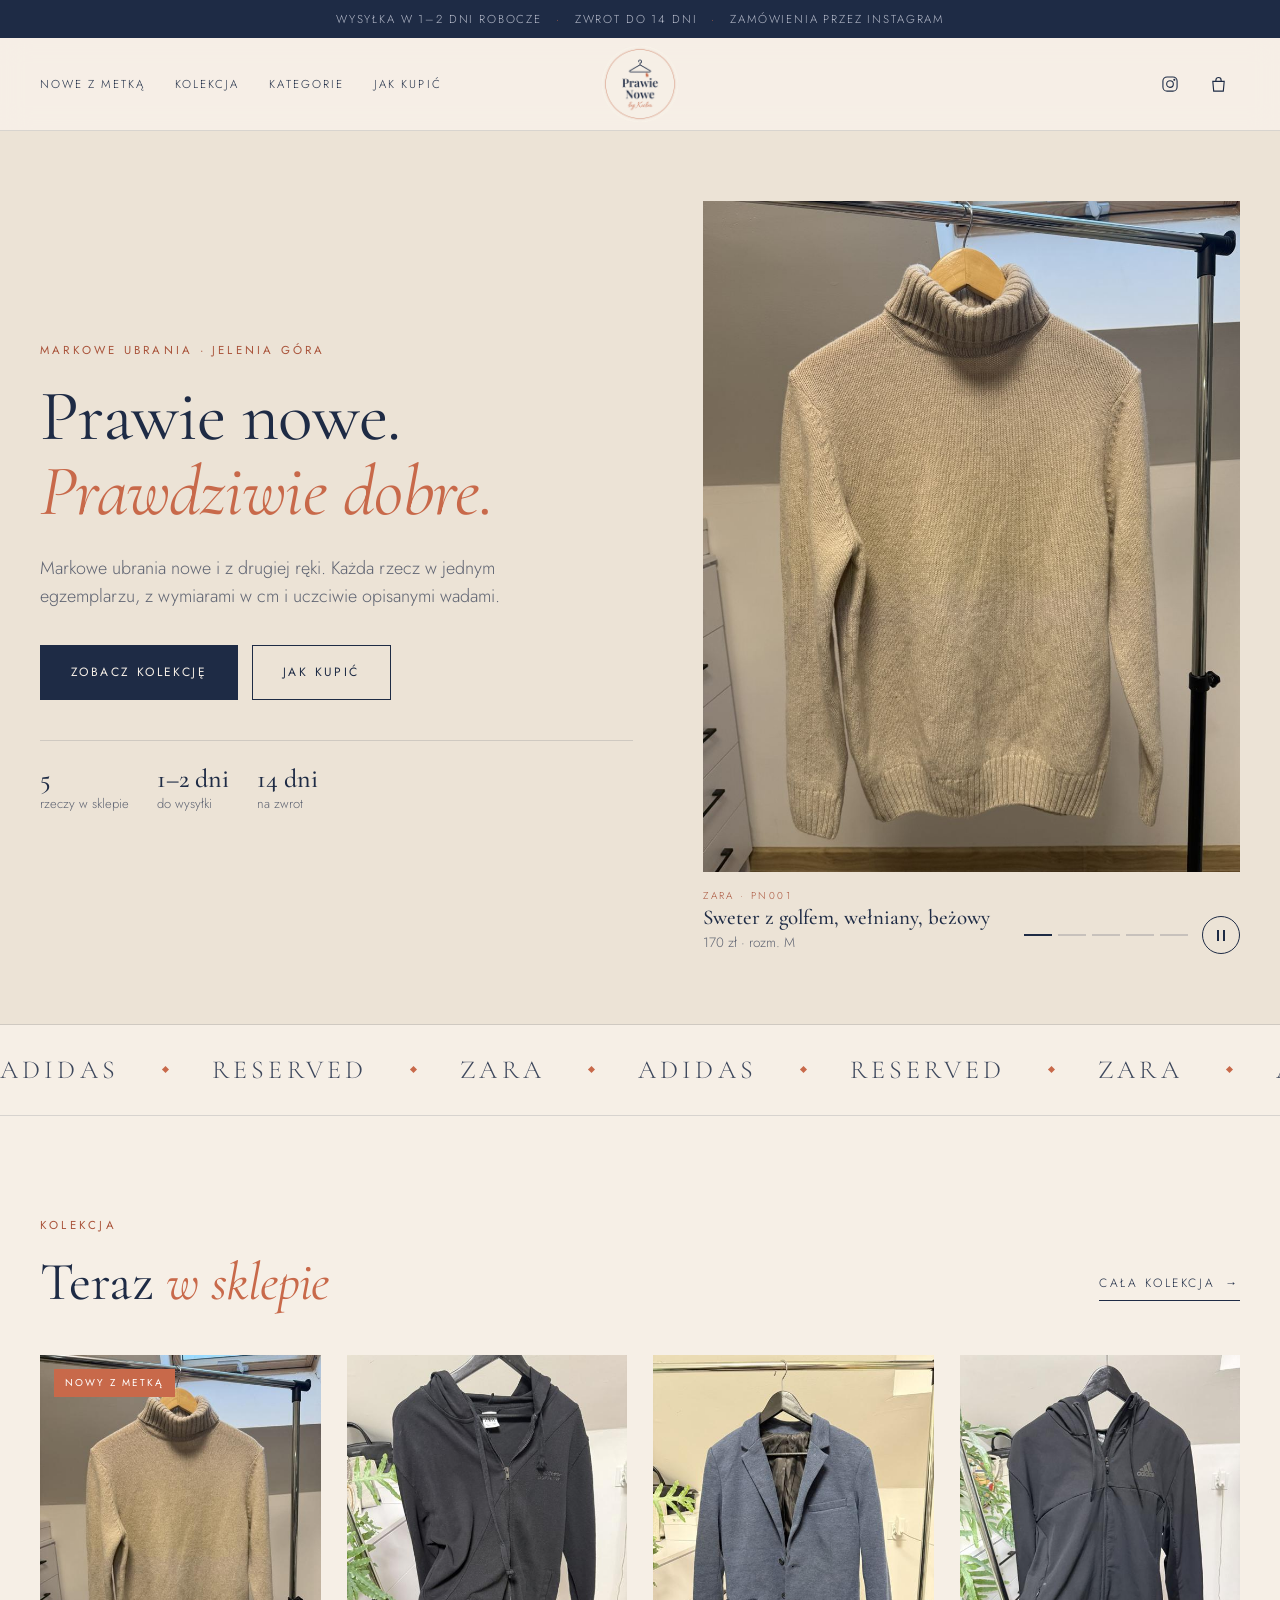
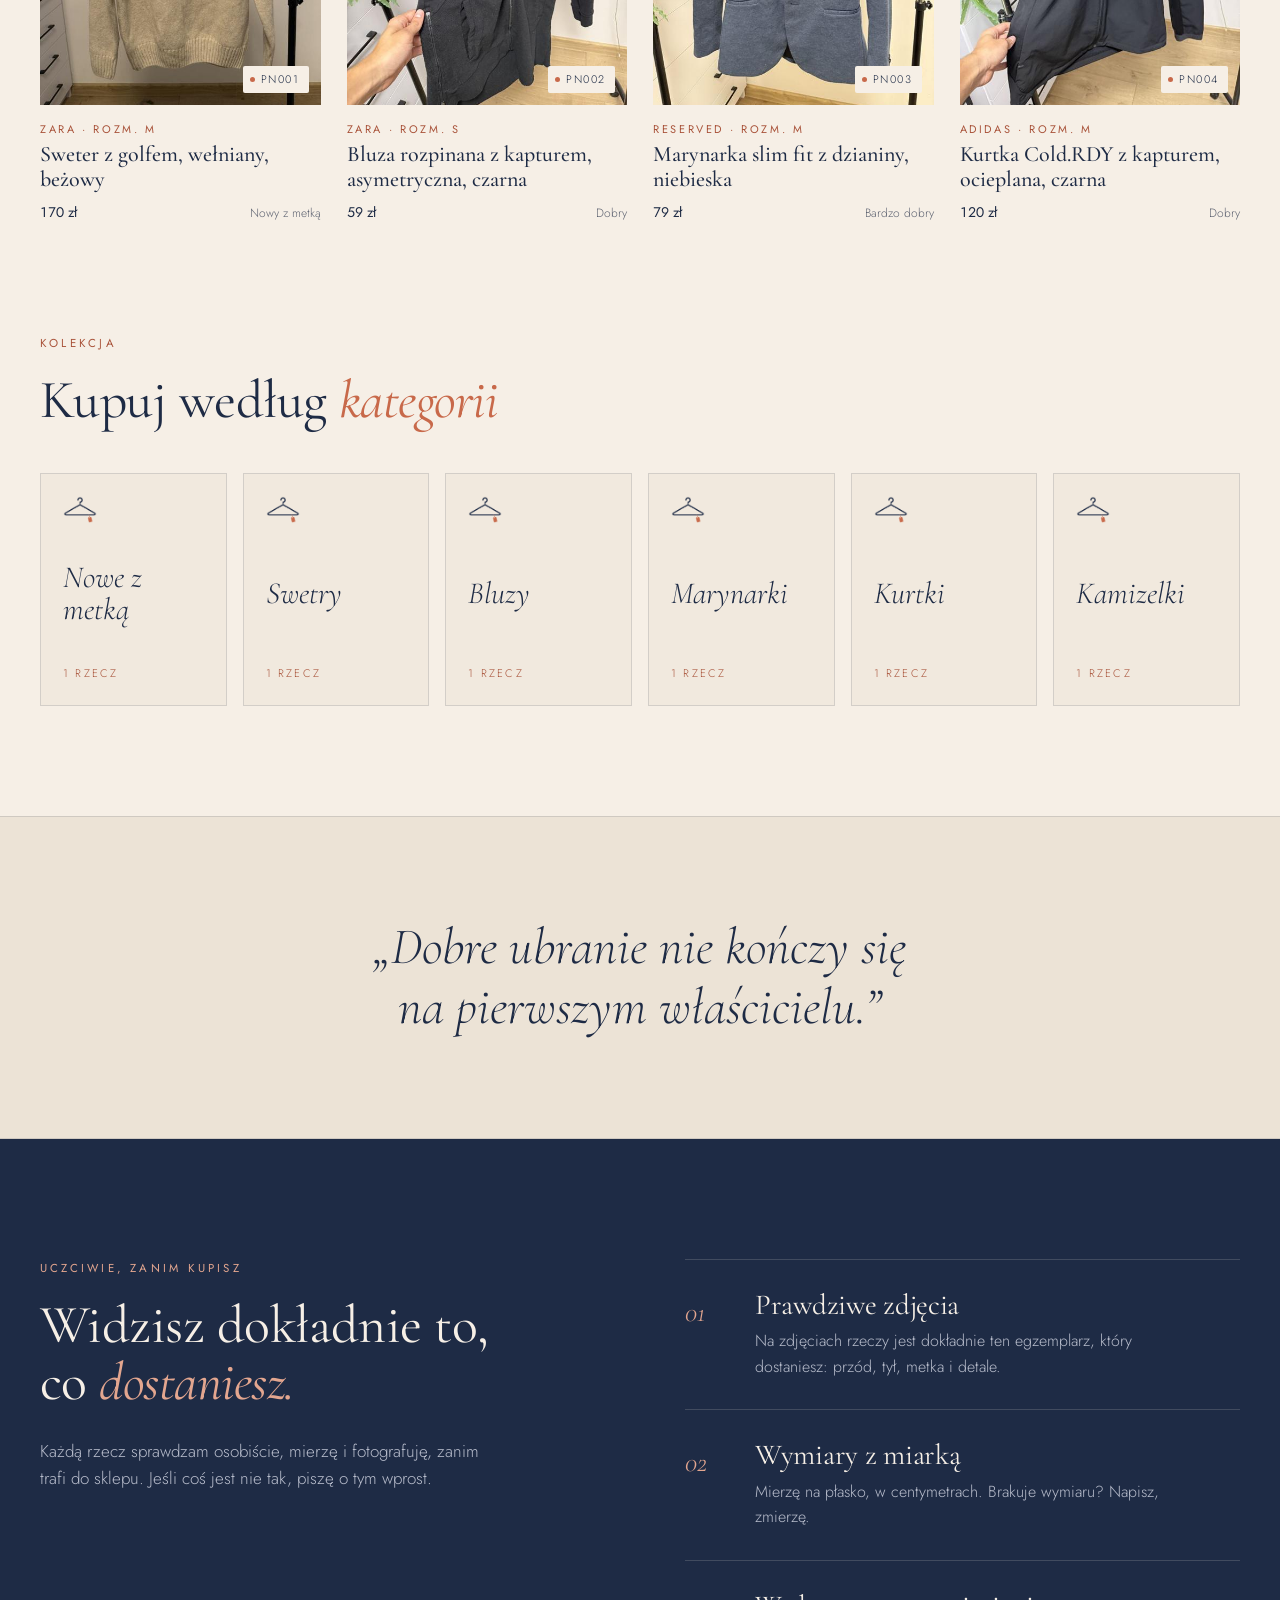
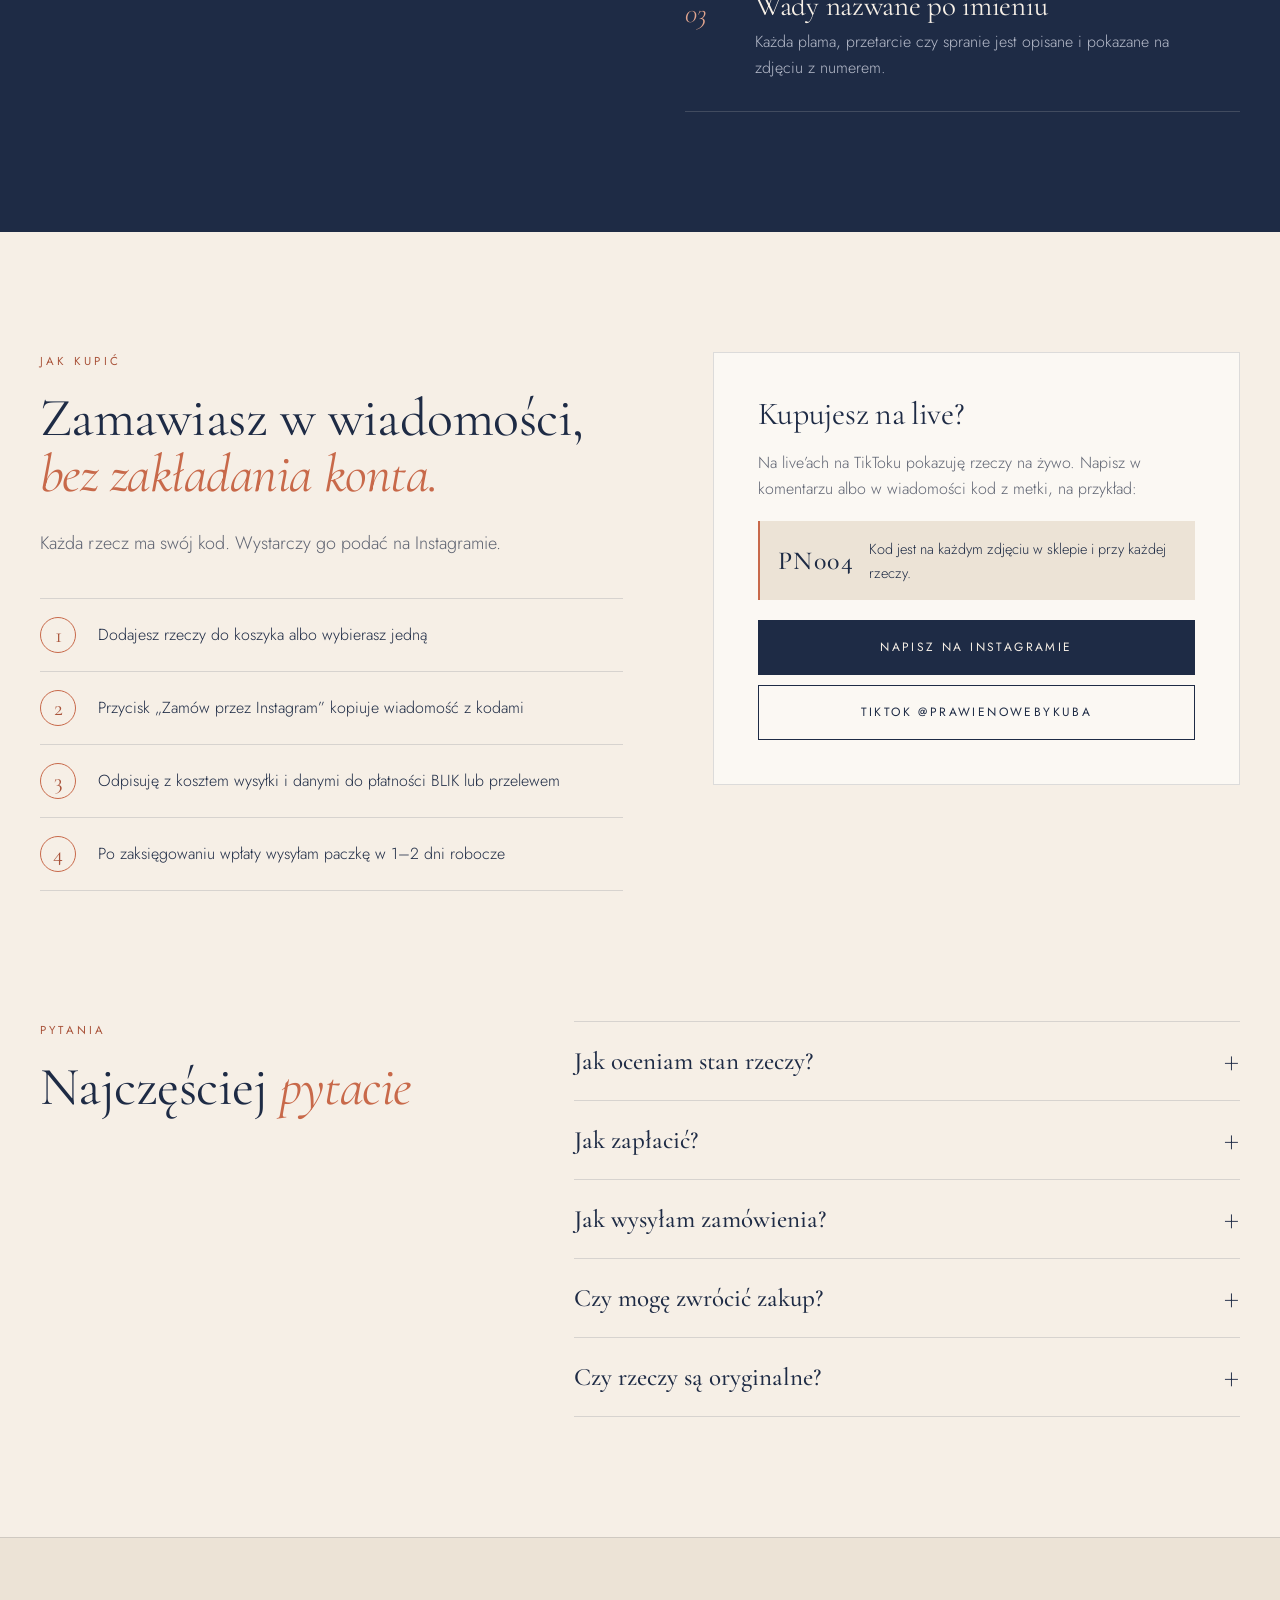
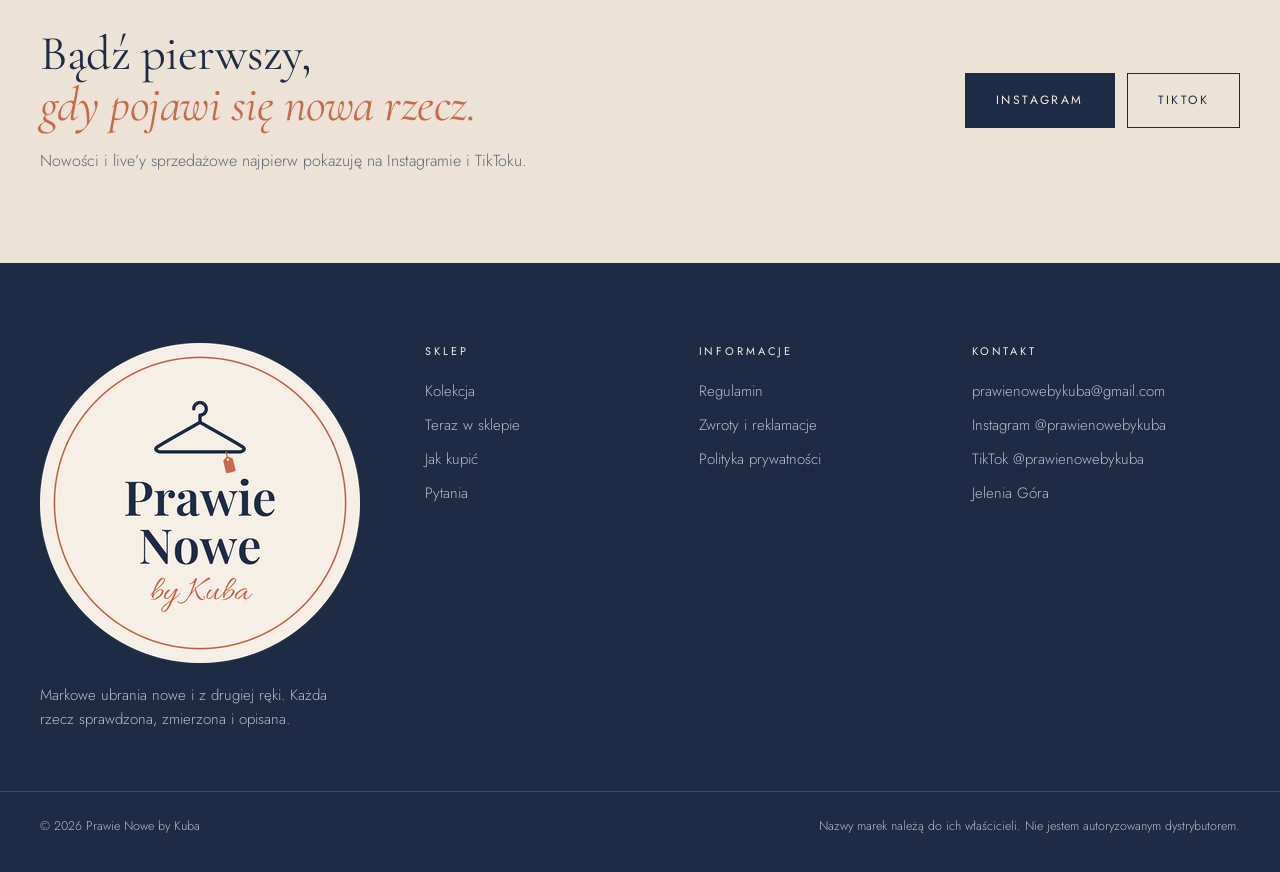
==== commit afa6dc50: "Kafelki kategorii w wersji C (sam napis na kremowym tle), bez zdjęć z Pexels Co-Authored-By: Claude " ====
--- a/strona/index.html
+++ b/strona/index.html
@@ -244,7 +244,7 @@
   </div>
   <div class="wrap footer__bottom">
     <span>© <span id="year"></span> Prawie Nowe by Kuba</span>
-    <span>Nazwy marek należą do ich właścicieli. Nie jestem autoryzowanym dystrybutorem. Zdjęcia kategorii: <a href="https://www.pexels.com" target="_blank" rel="noopener" style="text-decoration:underline">Pexels</a>.</span>
+    <span>Nazwy marek należą do ich właścicieli. Nie jestem autoryzowanym dystrybutorem.</span>
   </div>
 </footer>
 
--- a/strona/style.css
+++ b/strona/style.css
@@ -154,15 +154,13 @@
 
 /* kategorie */
 .cats{padding:20px 0 110px}
-.cats__grid{display:grid;grid-template-columns:repeat(5,minmax(0,1fr));gap:18px}
+.cats__grid{display:grid;grid-template-columns:repeat(6,minmax(0,1fr));gap:16px}
 .cat{display:block;position:relative}
-.cat__img{position:relative;aspect-ratio:4/5;max-width:100%;overflow:hidden;background:var(--photo)}
-.cat__img img{width:100%;height:100%;object-fit:cover;transition:transform .9s var(--ease)}
-.cat:hover .cat__img img{transform:scale(1.06)}
-.cat__lbl{display:flex;justify-content:space-between;align-items:baseline;gap:10px;padding-top:14px;border-bottom:1px solid var(--line);padding-bottom:12px}
-.cat__lbl b{font-family:var(--serif);font-weight:500;font-size:23px;line-height:1.1}
-.cat__lbl small{font-size:12px;color:var(--muted)}
-.cat:hover .cat__lbl{border-bottom-color:var(--ink)}
+.cat__tile{aspect-ratio:4/5;max-width:100%;background:var(--photo);border:1px solid var(--line);padding:22px;display:flex;flex-direction:column;justify-content:space-between;transition:border-color .35s var(--ease),background .35s var(--ease)}
+.cat__tag{width:34px;height:auto}
+.cat__name{font-family:var(--serif);font-style:italic;font-size:clamp(24px,2.4vw,34px);line-height:1.05;color:var(--ink)}
+.cat__count{font-size:11px;letter-spacing:.2em;text-transform:uppercase;color:var(--terra-text)}
+.cat:hover .cat__tile{border-color:var(--ink);background:var(--sand)}
 
 /* pas z cytatem */
 .band{background:var(--sand);padding:100px 0;text-align:center;border-top:1px solid var(--line);border-bottom:1px solid var(--line)}
@@ -345,7 +343,7 @@
   .cats{padding-bottom:80px}
   .cats__grid{display:flex;overflow-x:auto;gap:14px;margin:0 -20px;padding:0 20px;scrollbar-width:none;scroll-snap-type:x mandatory;scroll-padding:0 20px}
   .cats__grid::-webkit-scrollbar{display:none}
-  .cat{flex:0 0 62%;scroll-snap-align:start}
+  .cat{flex:0 0 44%;scroll-snap-align:start}
   .honest,.buy{padding:84px 0}
   .honest__grid,.buy__grid,.faq__grid,.follow__in{grid-template-columns:minmax(0,1fr);gap:40px}
   .follow__btns{justify-content:flex-start}
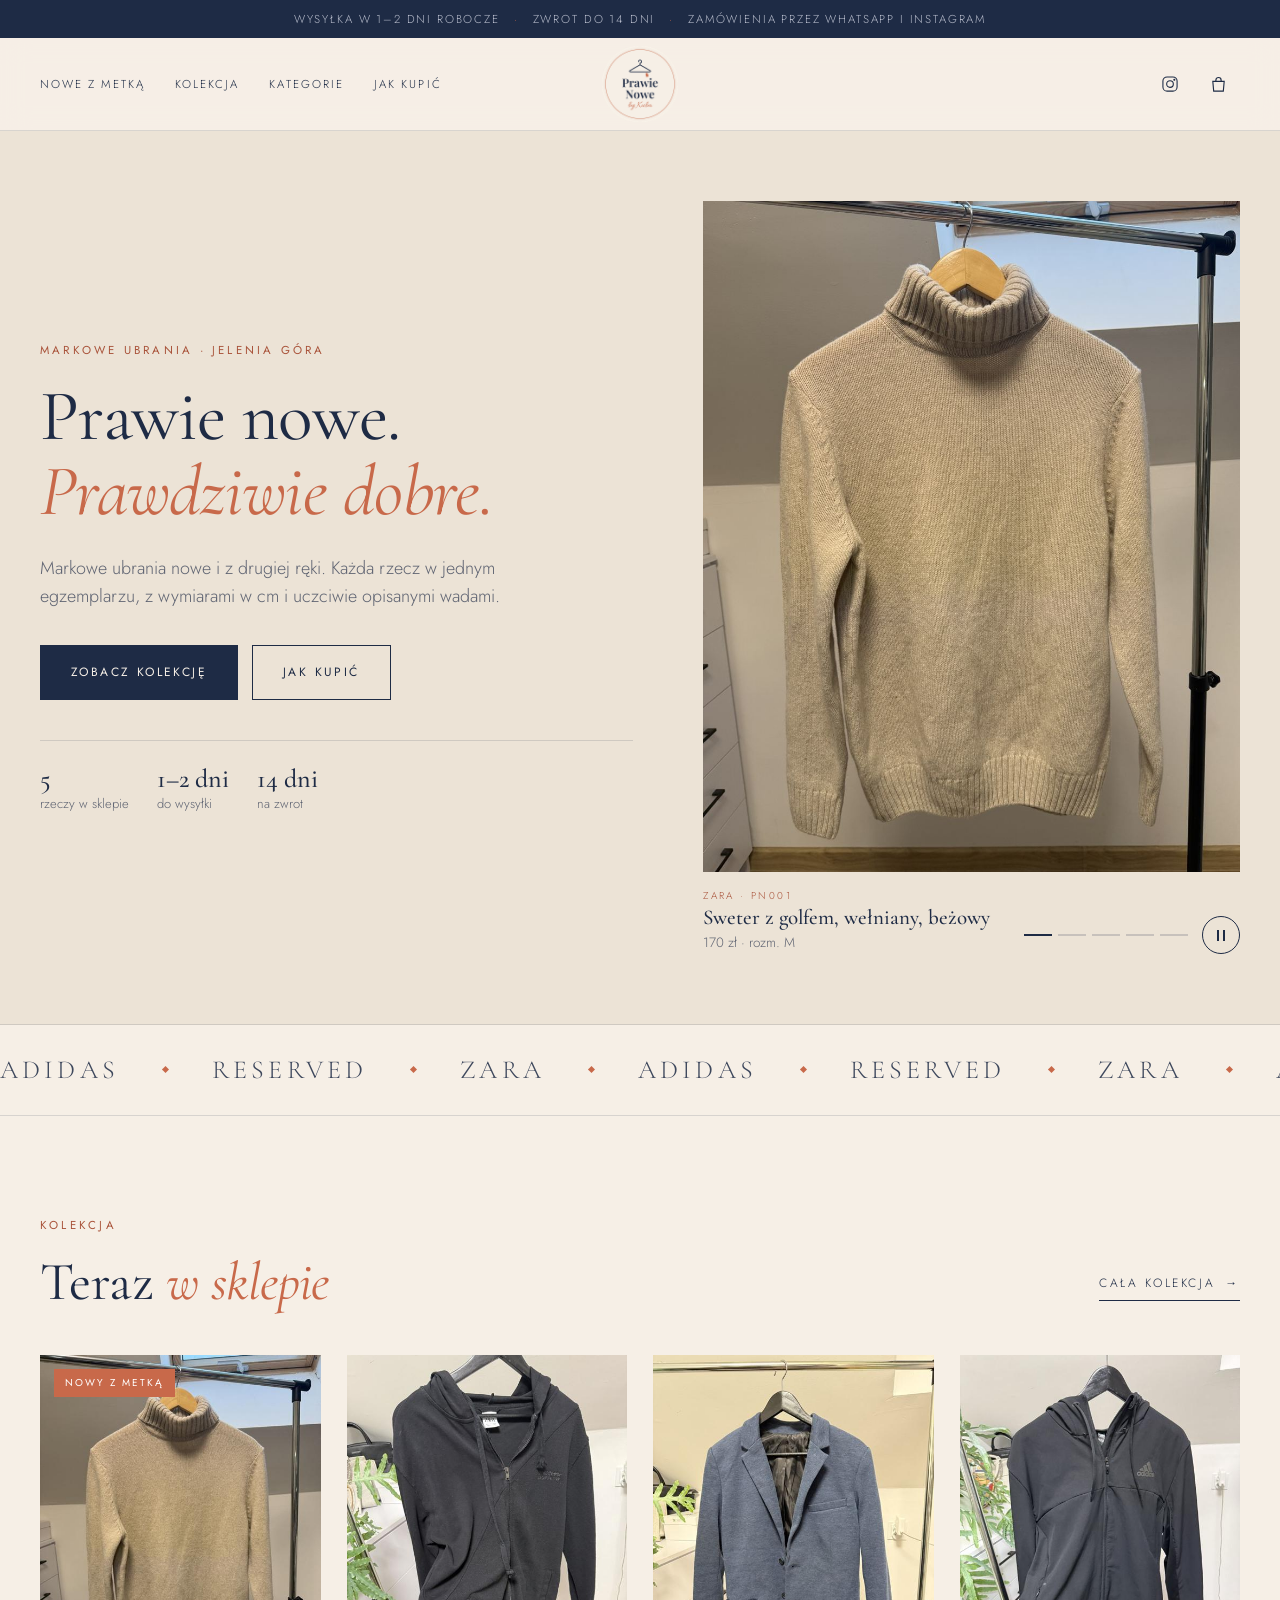
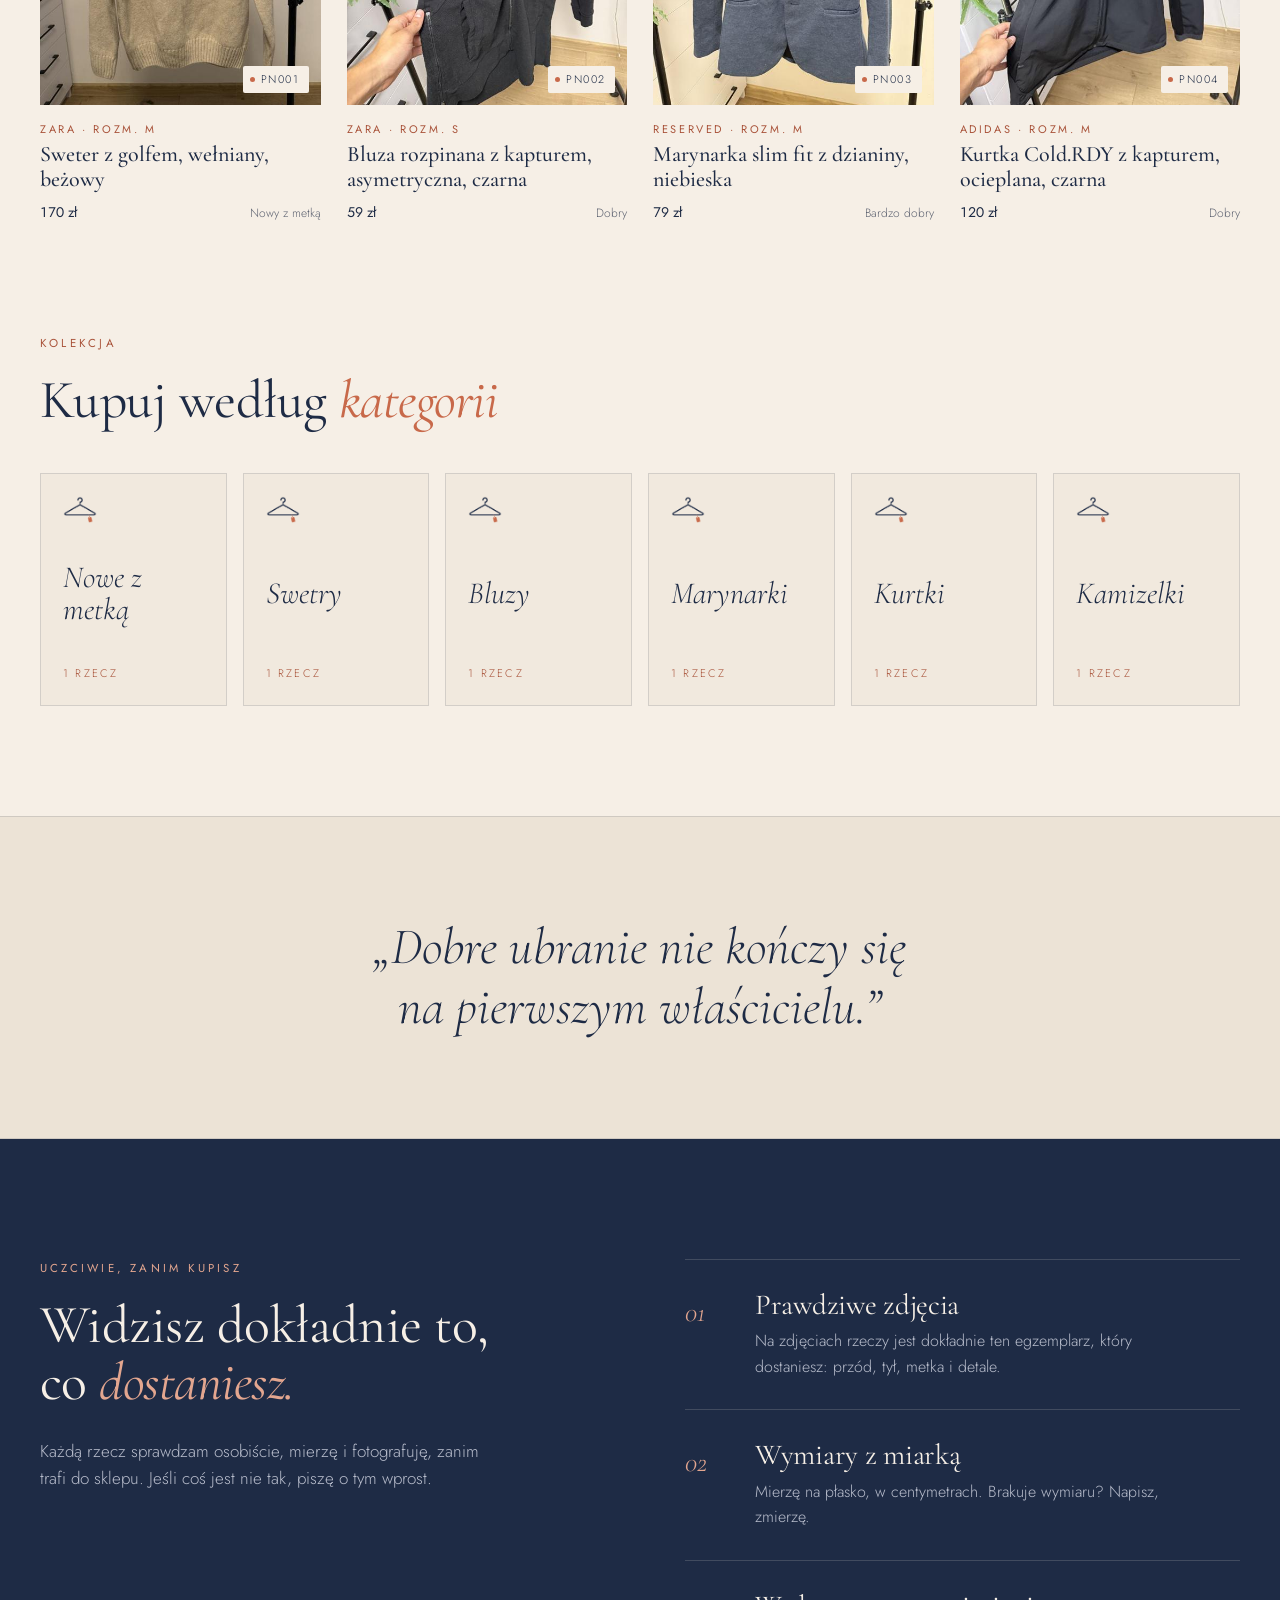
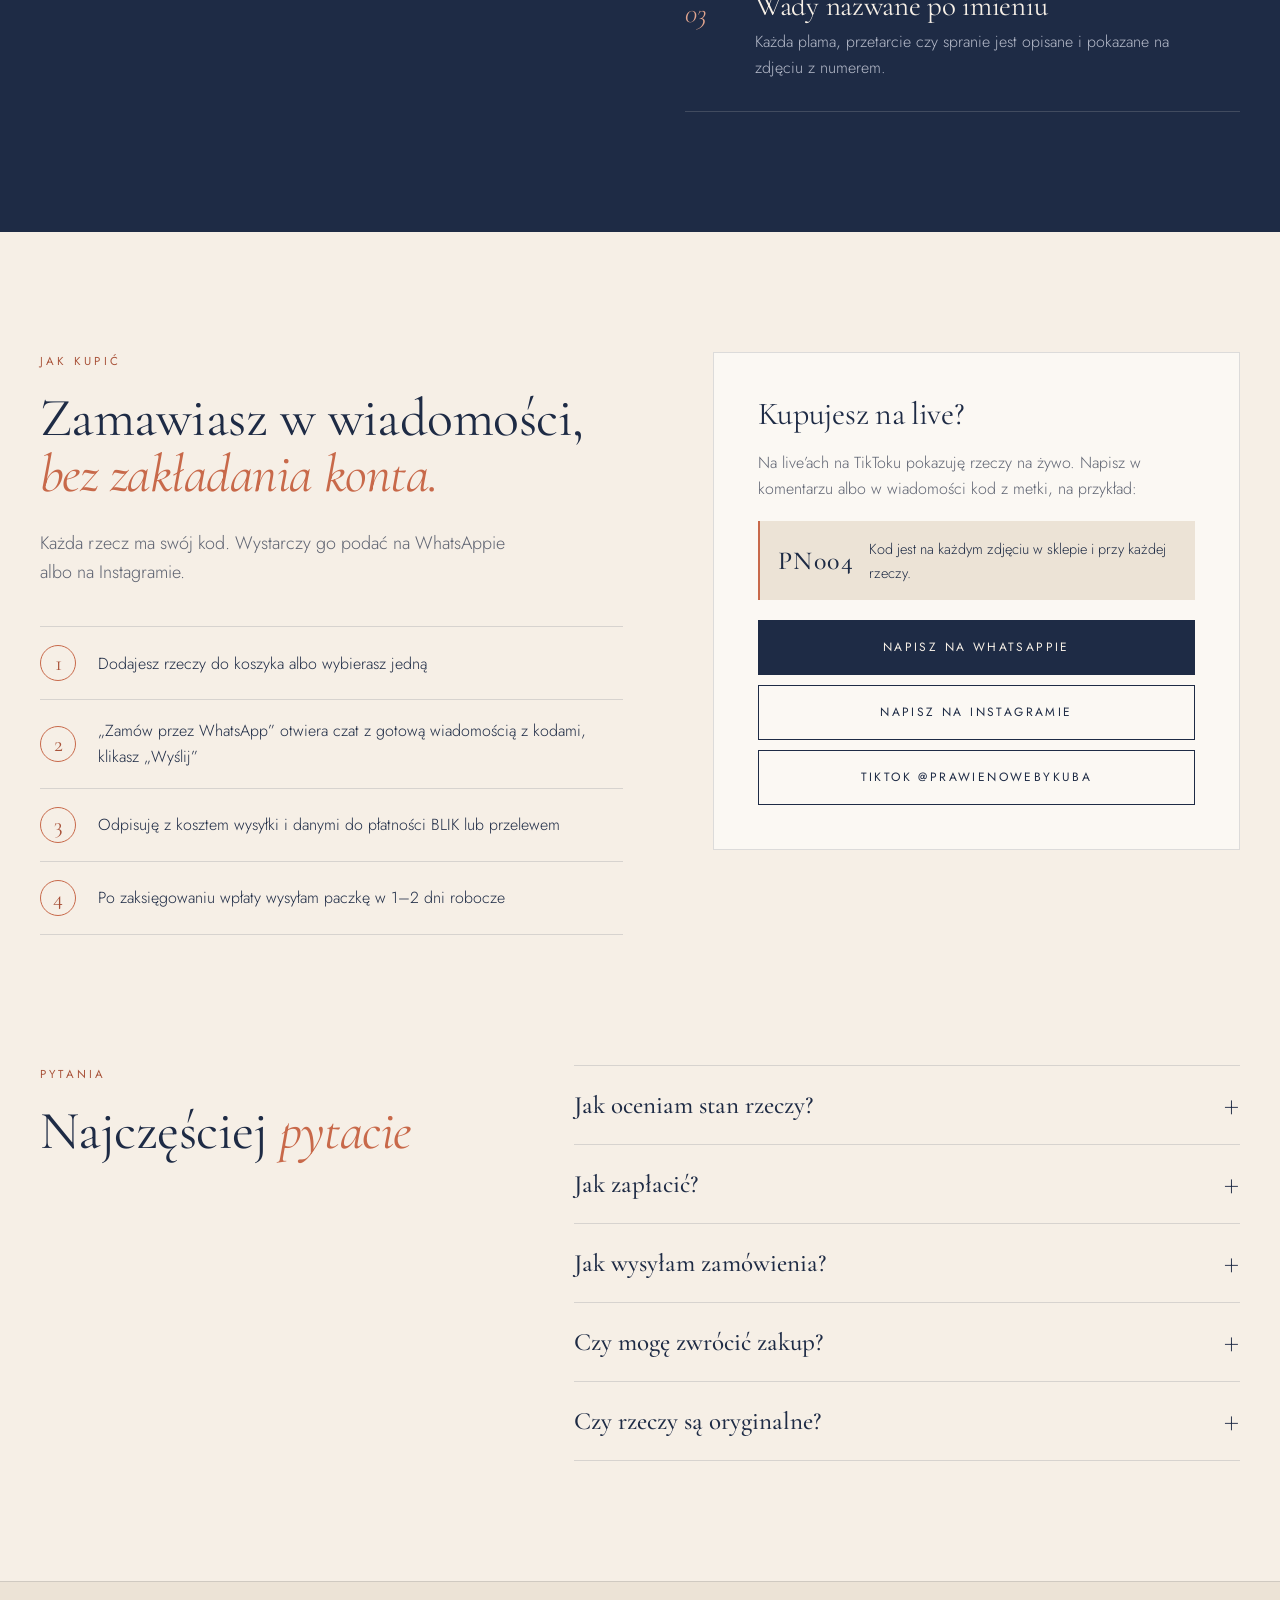
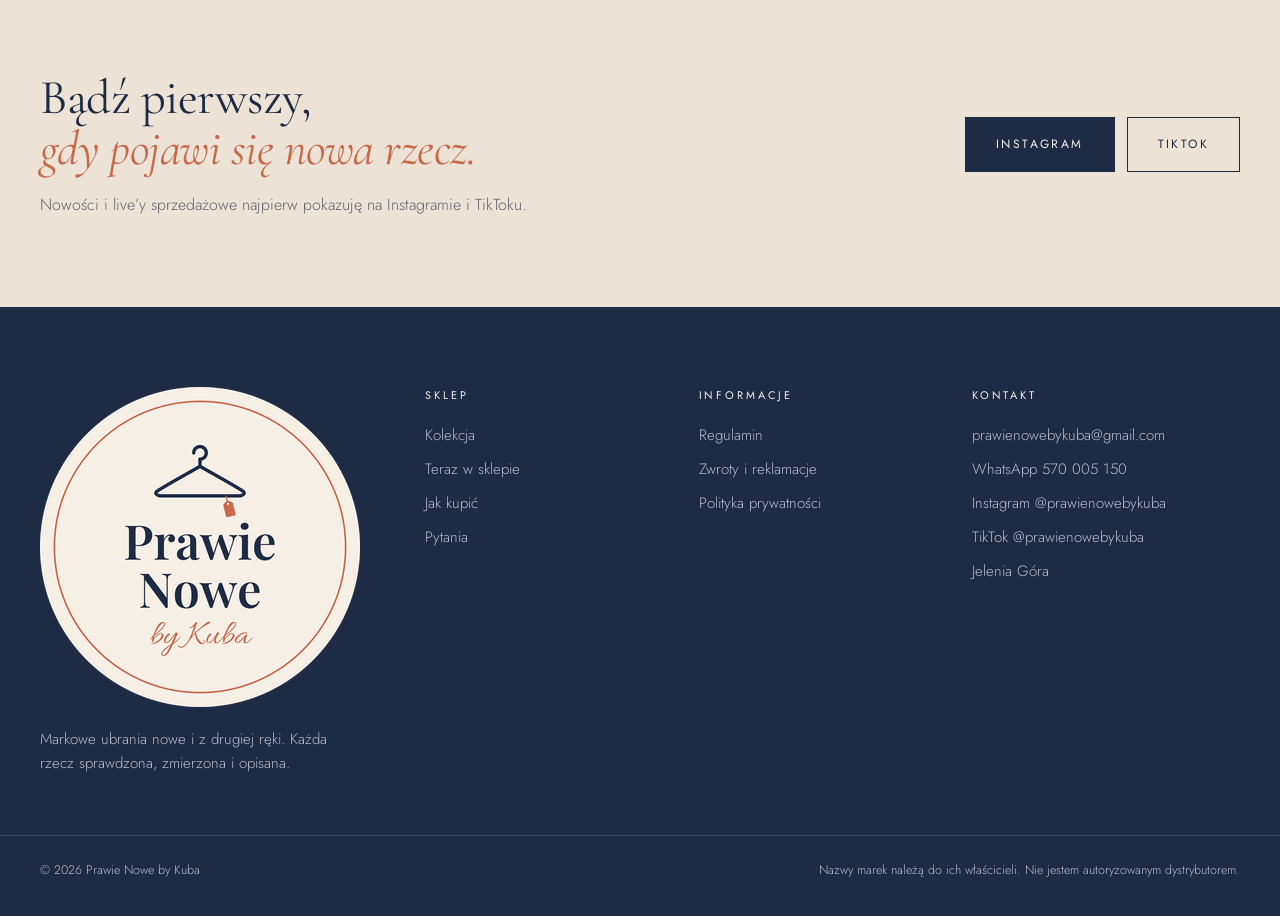
==== commit 3504ea52: "Zamawianie przez WhatsApp z gotową wiadomością (koszyk i karta rzeczy); WhatsApp w kontakcie i regul" ====
--- a/strona/index.html
+++ b/strona/index.html
@@ -4,7 +4,7 @@
 <meta charset="utf-8">
 <meta name="viewport" content="width=device-width, initial-scale=1, viewport-fit=cover">
 <title>Prawie Nowe by Kuba – markowe ubrania nowe i z drugiej ręki</title>
-<meta name="description" content="Markowe ubrania nowe i używane w bardzo dobrym stanie. Każda rzecz w jednym egzemplarzu, z wymiarami w cm i uczciwie opisanymi wadami. Zamówienia przez Instagram.">
+<meta name="description" content="Markowe ubrania nowe i używane w bardzo dobrym stanie. Każda rzecz w jednym egzemplarzu, z wymiarami w cm i uczciwie opisanymi wadami. Zamówienia przez WhatsApp i Instagram.">
 <meta name="theme-color" content="#1e2b45">
 <link rel="icon" href="favicon.ico" sizes="any">
 <link rel="icon" type="image/png" sizes="32x32" href="favicon-32.png">
@@ -21,7 +21,7 @@
 <body>
 
 <div class="topbar">
-  <span>Wysyłka w 1–2 dni robocze</span><span class="sep opt">·</span><span class="opt">Zwrot do 14 dni</span><span class="sep opt">·</span><span class="opt">Zamówienia przez Instagram</span>
+  <span>Wysyłka w 1–2 dni robocze</span><span class="sep opt">·</span><span class="opt">Zwrot do 14 dni</span><span class="sep opt">·</span><span class="opt">Zamówienia przez WhatsApp i Instagram</span>
 </div>
 
 <header class="header" id="top">
@@ -136,10 +136,10 @@
       <div>
         <p class="eyebrow">Jak kupić</p>
         <h2>Zamawiasz w&nbsp;wiadomości,<br><em>bez zakładania konta.</em></h2>
-        <p class="lead">Każda rzecz ma swój kod. Wystarczy go podać na Instagramie.</p>
+        <p class="lead">Każda rzecz ma swój kod. Wystarczy go podać na WhatsAppie albo na Instagramie.</p>
         <ul class="process">
           <li><b>1</b><span>Dodajesz rzeczy do koszyka albo wybierasz jedną</span></li>
-          <li><b>2</b><span>Przycisk „Zamów przez Instagram” kopiuje wiadomość z kodami</span></li>
+          <li><b>2</b><span>„Zamów przez WhatsApp” otwiera czat z gotową wiadomością z kodami, klikasz „Wyślij”</span></li>
           <li><b>3</b><span>Odpisuję z kosztem wysyłki i danymi do płatności BLIK lub przelewem</span></li>
           <li><b>4</b><span>Po zaksięgowaniu wpłaty wysyłam paczkę w 1–2 dni robocze</span></li>
         </ul>
@@ -149,7 +149,8 @@
         <p>Na live’ach na TikToku pokazuję rzeczy na żywo. Napisz w komentarzu albo w wiadomości kod z metki, na przykład:</p>
         <div class="live"><b>PN004</b><span>Kod jest na każdym zdjęciu w sklepie i przy każdej rzeczy.</span></div>
         <div class="panel__btns">
-          <a class="btn btn--dark btn--full" data-ig href="#" target="_blank" rel="noopener">Napisz na Instagramie</a>
+          <a class="btn btn--dark btn--full" data-wa href="#" target="_blank" rel="noopener">Napisz na WhatsAppie</a>
+          <a class="btn btn--line btn--full" data-ig href="#" target="_blank" rel="noopener">Napisz na Instagramie</a>
           <a class="btn btn--line btn--full" data-tt href="#" target="_blank" rel="noopener">TikTok @prawienowebykuba</a>
         </div>
       </div>
@@ -237,6 +238,7 @@
     <div>
       <h4>Kontakt</h4>
       <a data-mail href="#">prawienowebykuba@gmail.com</a>
+      <a data-wa href="#" target="_blank" rel="noopener">WhatsApp 570 005 150</a>
       <a data-ig href="#" target="_blank" rel="noopener">Instagram @prawienowebykuba</a>
       <a data-tt href="#" target="_blank" rel="noopener">TikTok @prawienowebykuba</a>
       <span>Jelenia Góra</span>
--- a/strona/style.css
+++ b/strona/style.css
@@ -41,6 +41,7 @@
 .lead{font-size:18px;color:var(--muted);max-width:480px}
 
 /* przyciski */
+.btn svg{flex-shrink:0}
 .btn{display:inline-flex;align-items:center;justify-content:center;gap:10px;padding:17px 30px;font-size:12px;letter-spacing:.2em;text-transform:uppercase;font-weight:400;border:1px solid var(--ink);transition:.35s var(--ease);text-align:center}
 .btn--dark{background:var(--ink);color:var(--paper)}
 .btn--dark:hover{background:transparent;color:var(--ink)}
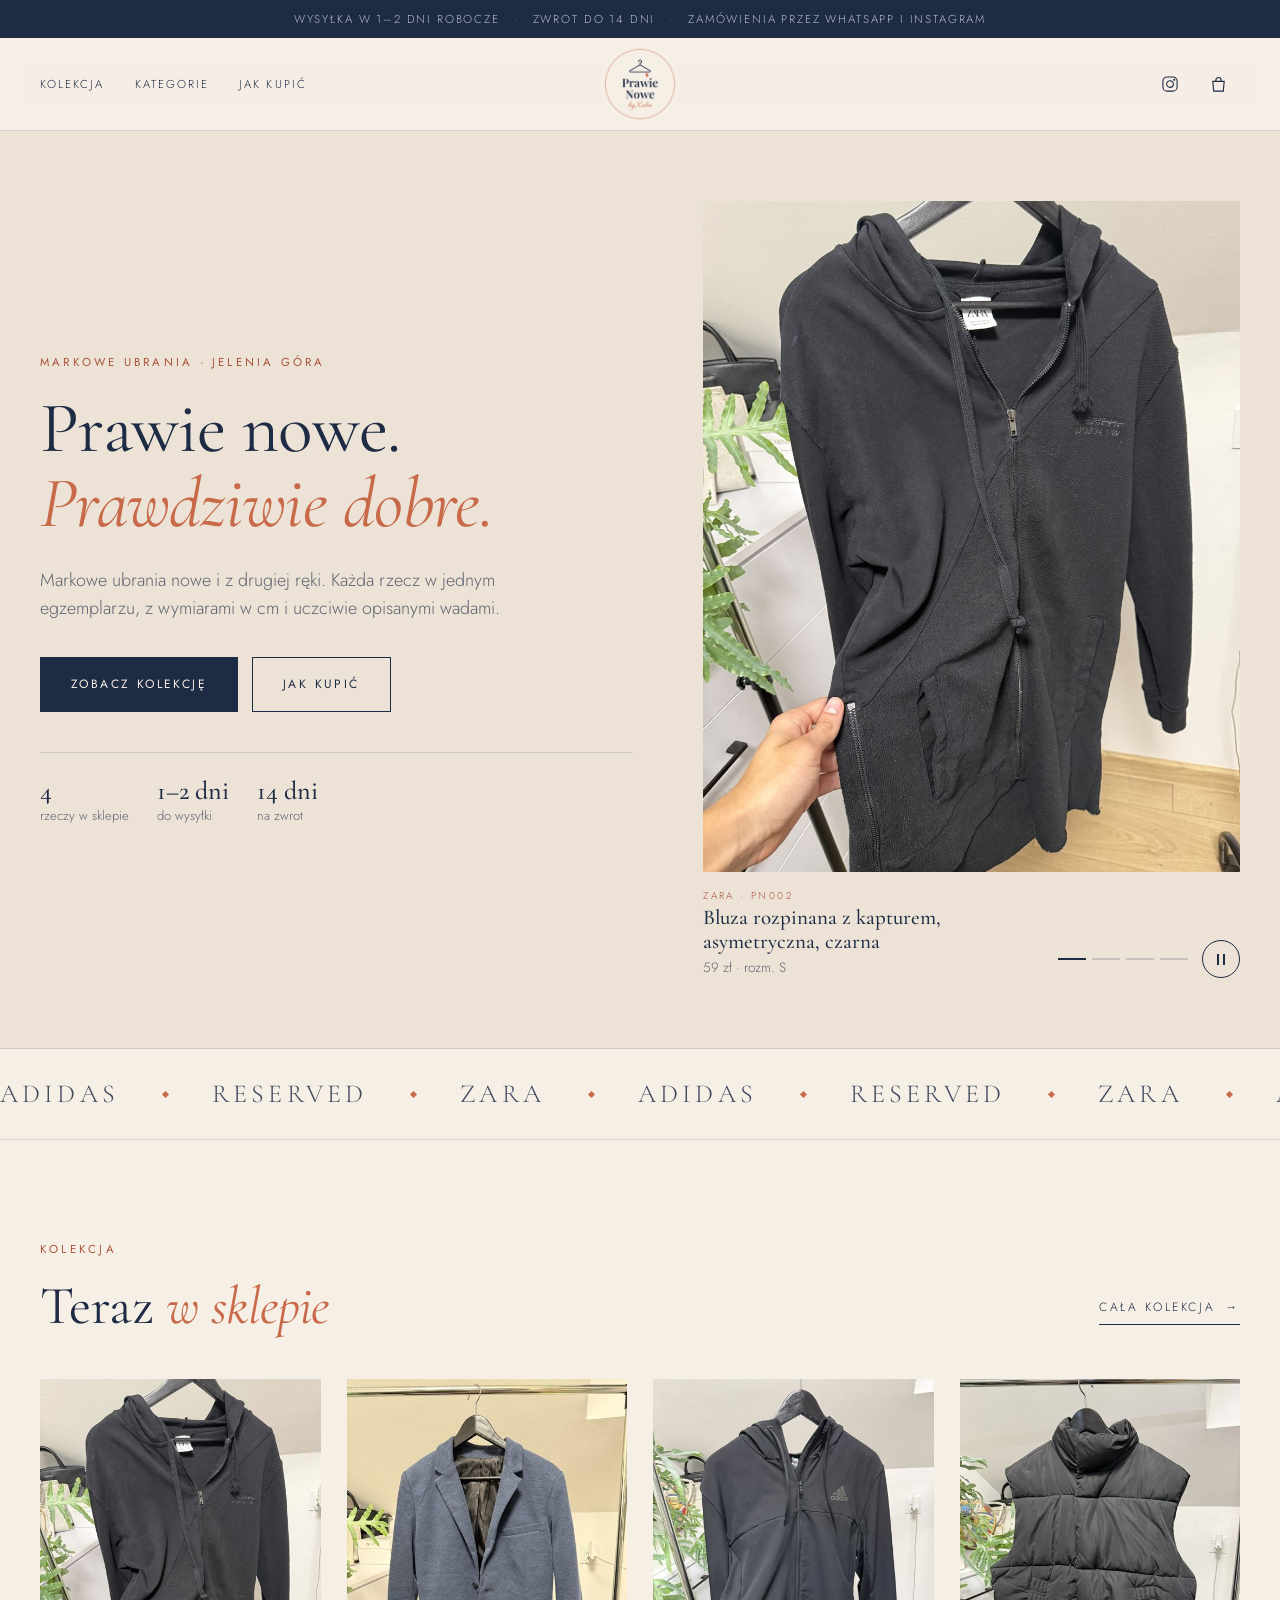
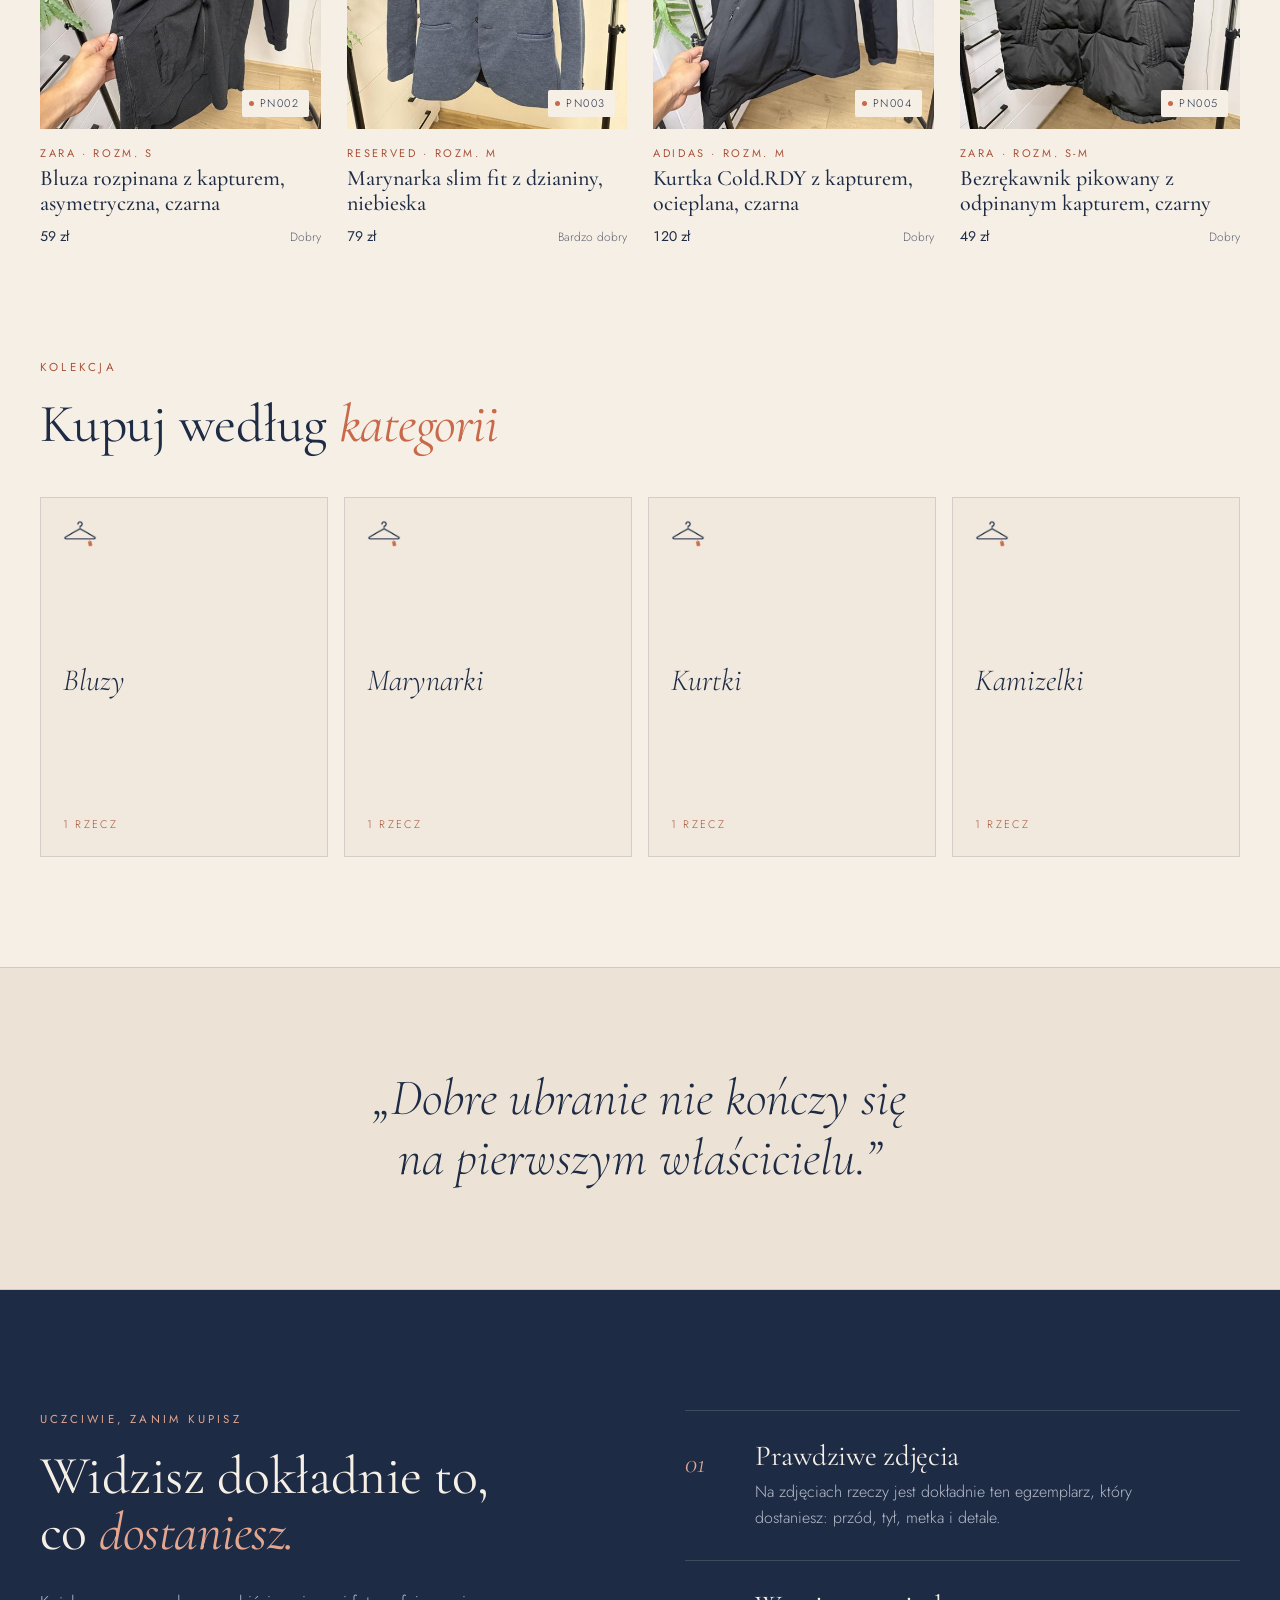
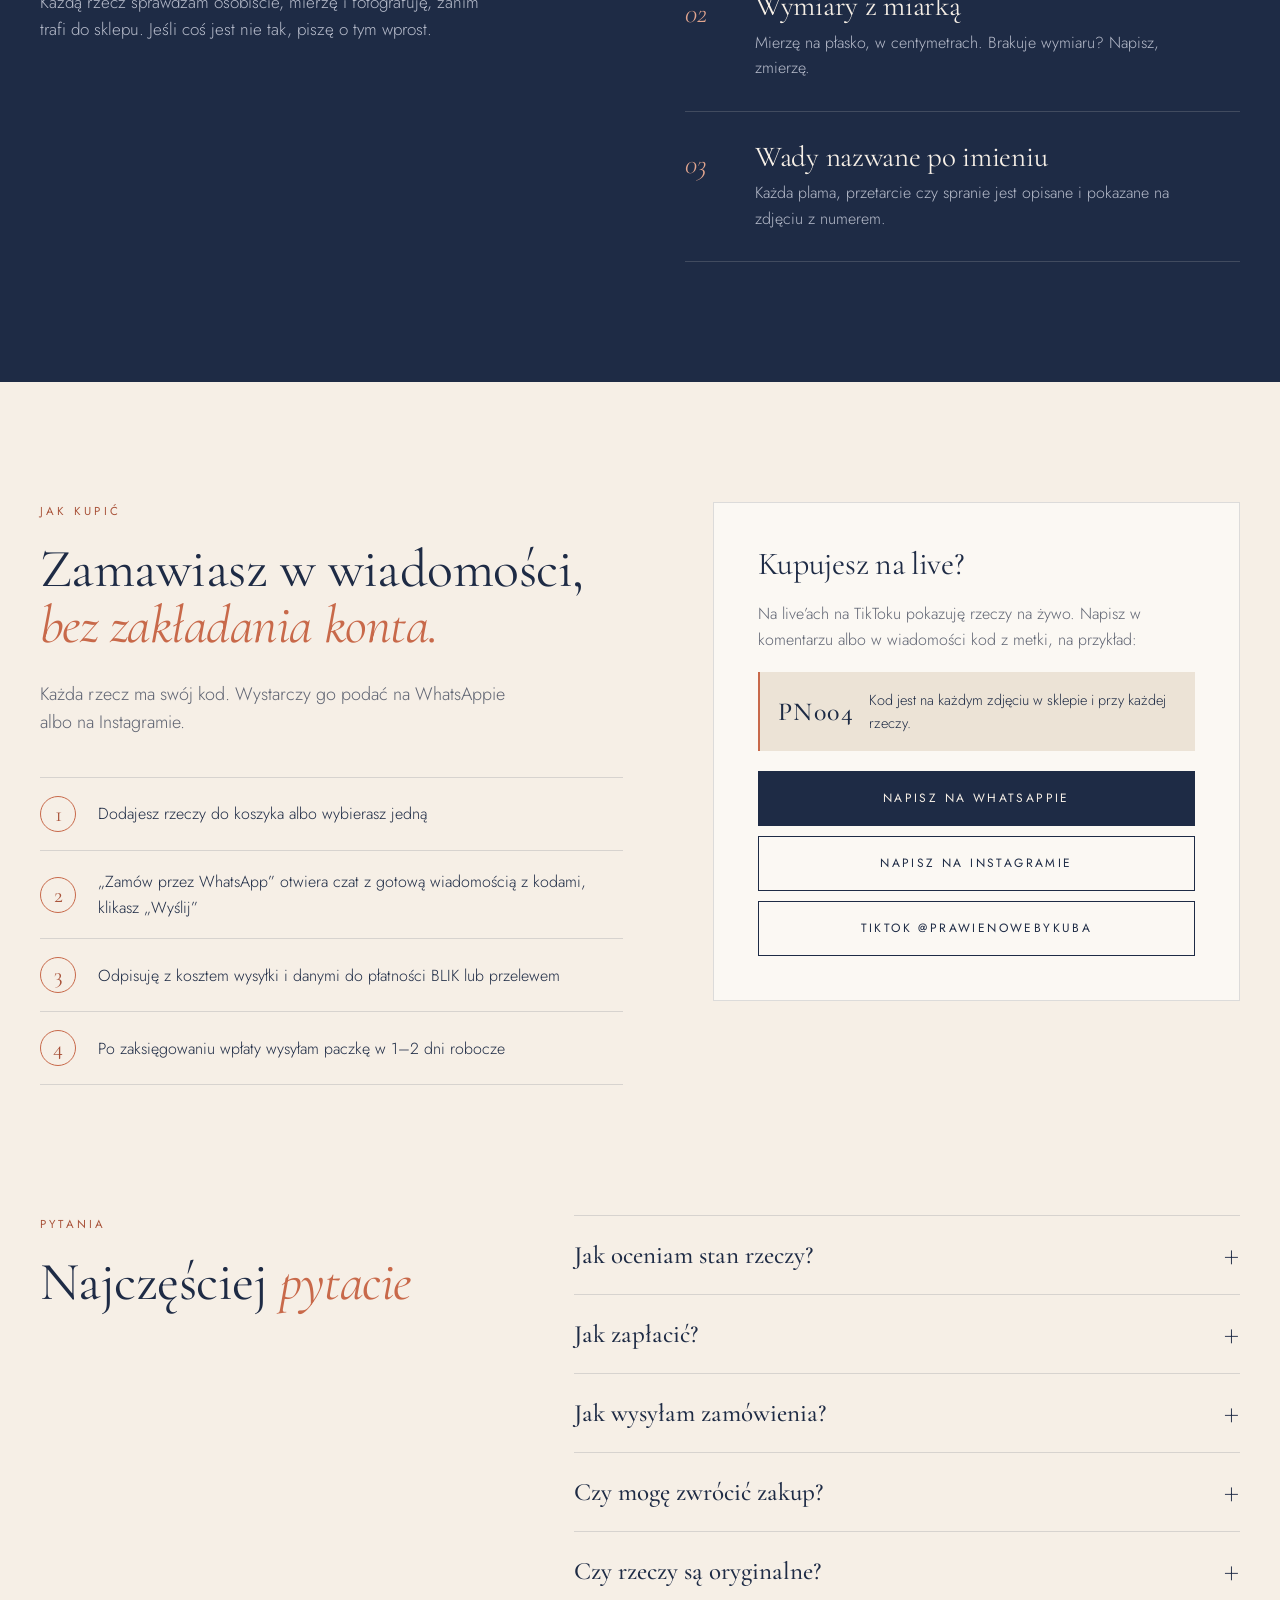
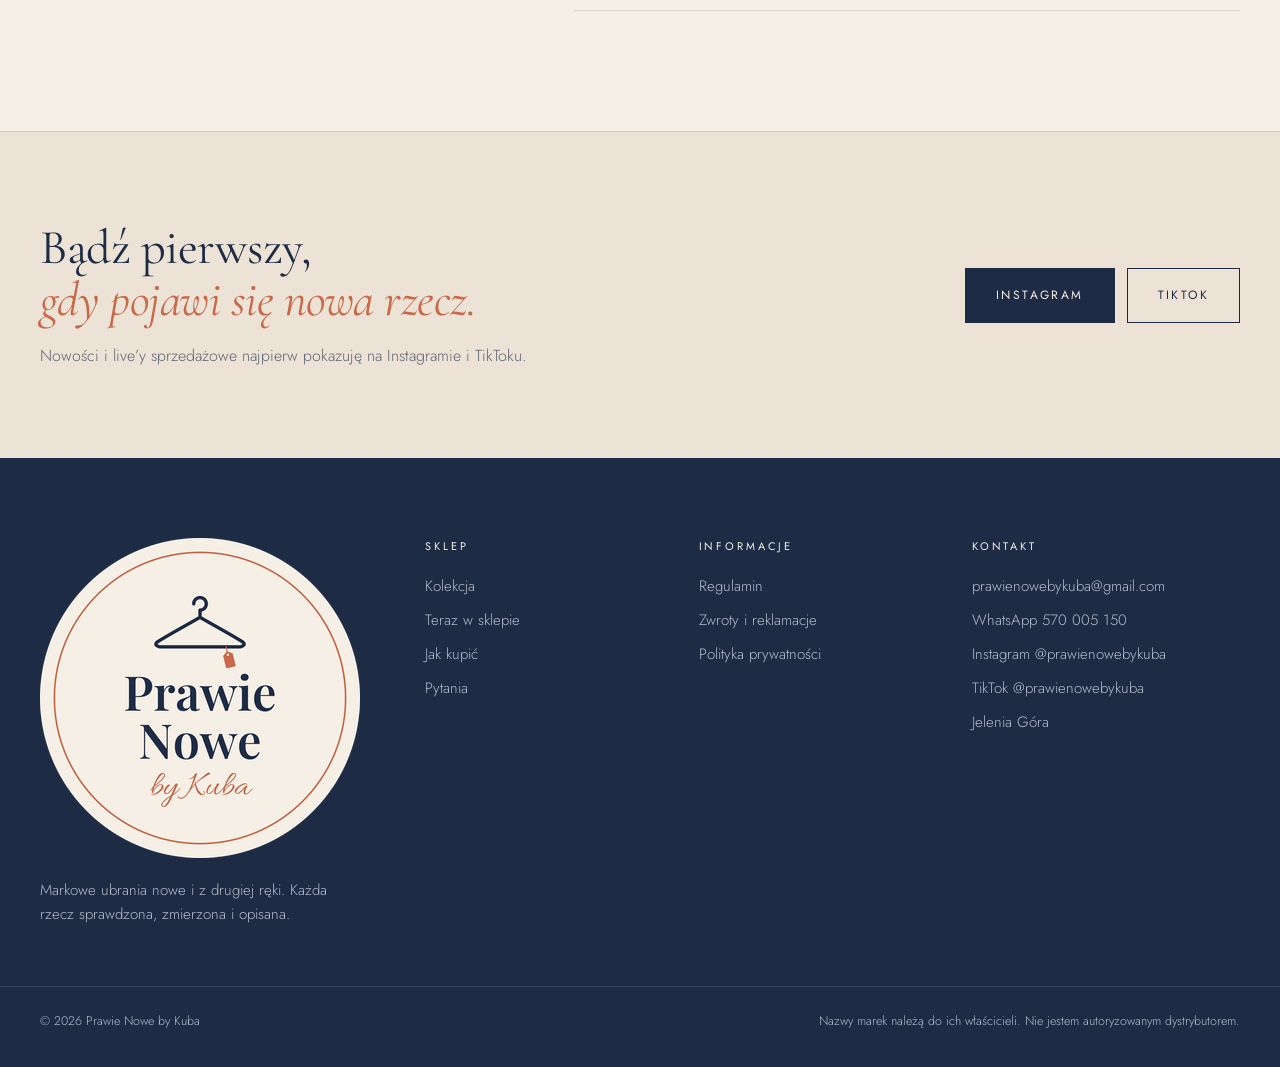
==== commit 63b792d4: "Usunięcie sprzedanego swetra PN001; menu i kategorie dopasowują się do oferty Co-Authored-By: Claude" ====
--- a/strona/index.html
+++ b/strona/index.html
@@ -28,7 +28,7 @@
   <div class="header__in">
     <button class="burger" id="burger" aria-label="Menu" aria-expanded="false"><span></span><span></span></button>
     <nav class="nav" id="nav" aria-label="Główna nawigacja">
-      <a href="#/kolekcja/kat/Nowe%20z%20metk%C4%85">Nowe z metką</a>
+      <a href="#/kolekcja/kat/Nowe%20z%20metk%C4%85" data-nowe>Nowe z metką</a>
       <a href="#/kolekcja">Kolekcja</a>
       <a href="#kategorie">Kategorie</a>
       <a href="#jak-kupic">Jak kupić</a>
--- a/strona/style.css
+++ b/strona/style.css
@@ -155,7 +155,7 @@
 
 /* kategorie */
 .cats{padding:20px 0 110px}
-.cats__grid{display:grid;grid-template-columns:repeat(6,minmax(0,1fr));gap:16px}
+.cats__grid{display:grid;grid-template-columns:repeat(var(--cats,6),minmax(0,1fr));gap:16px}
 .cat{display:block;position:relative}
 .cat__tile{aspect-ratio:4/5;max-width:100%;background:var(--photo);border:1px solid var(--line);padding:22px;display:flex;flex-direction:column;justify-content:space-between;transition:border-color .35s var(--ease),background .35s var(--ease)}
 .cat__tag{width:34px;height:auto}
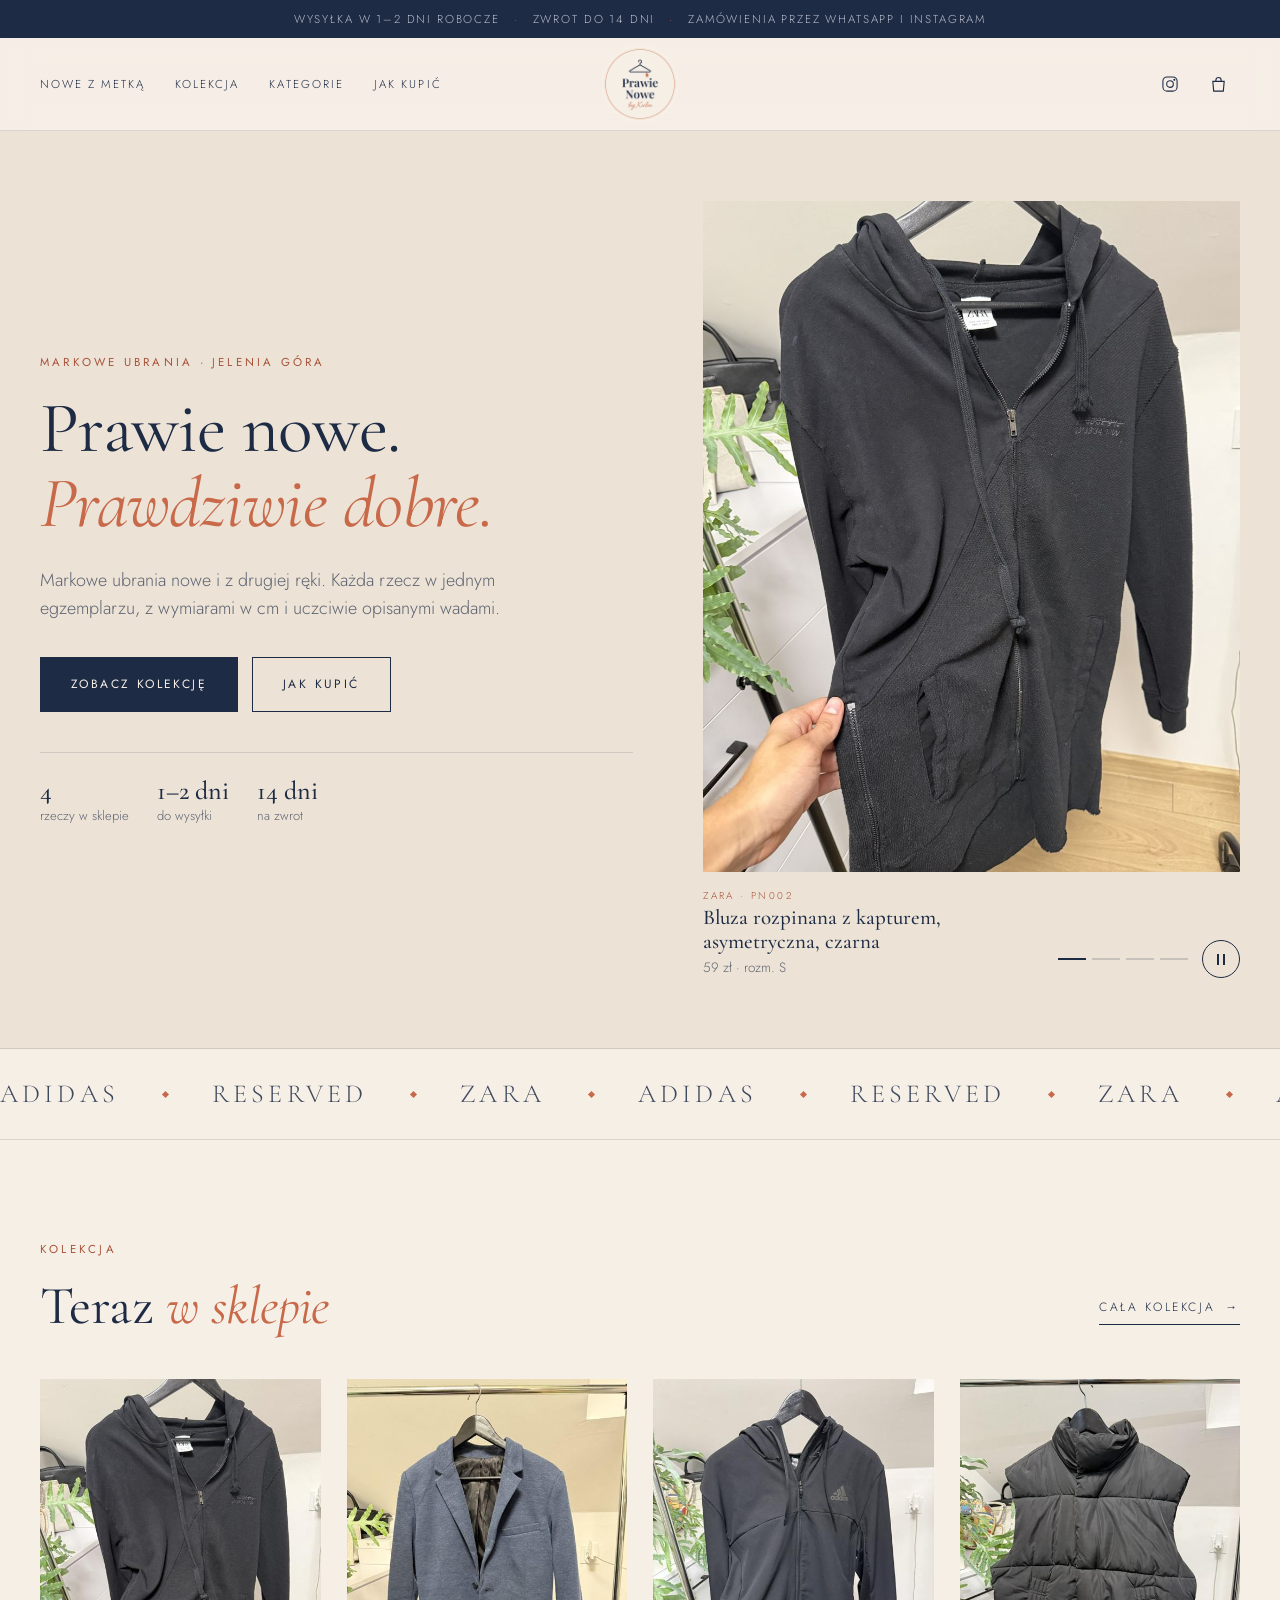
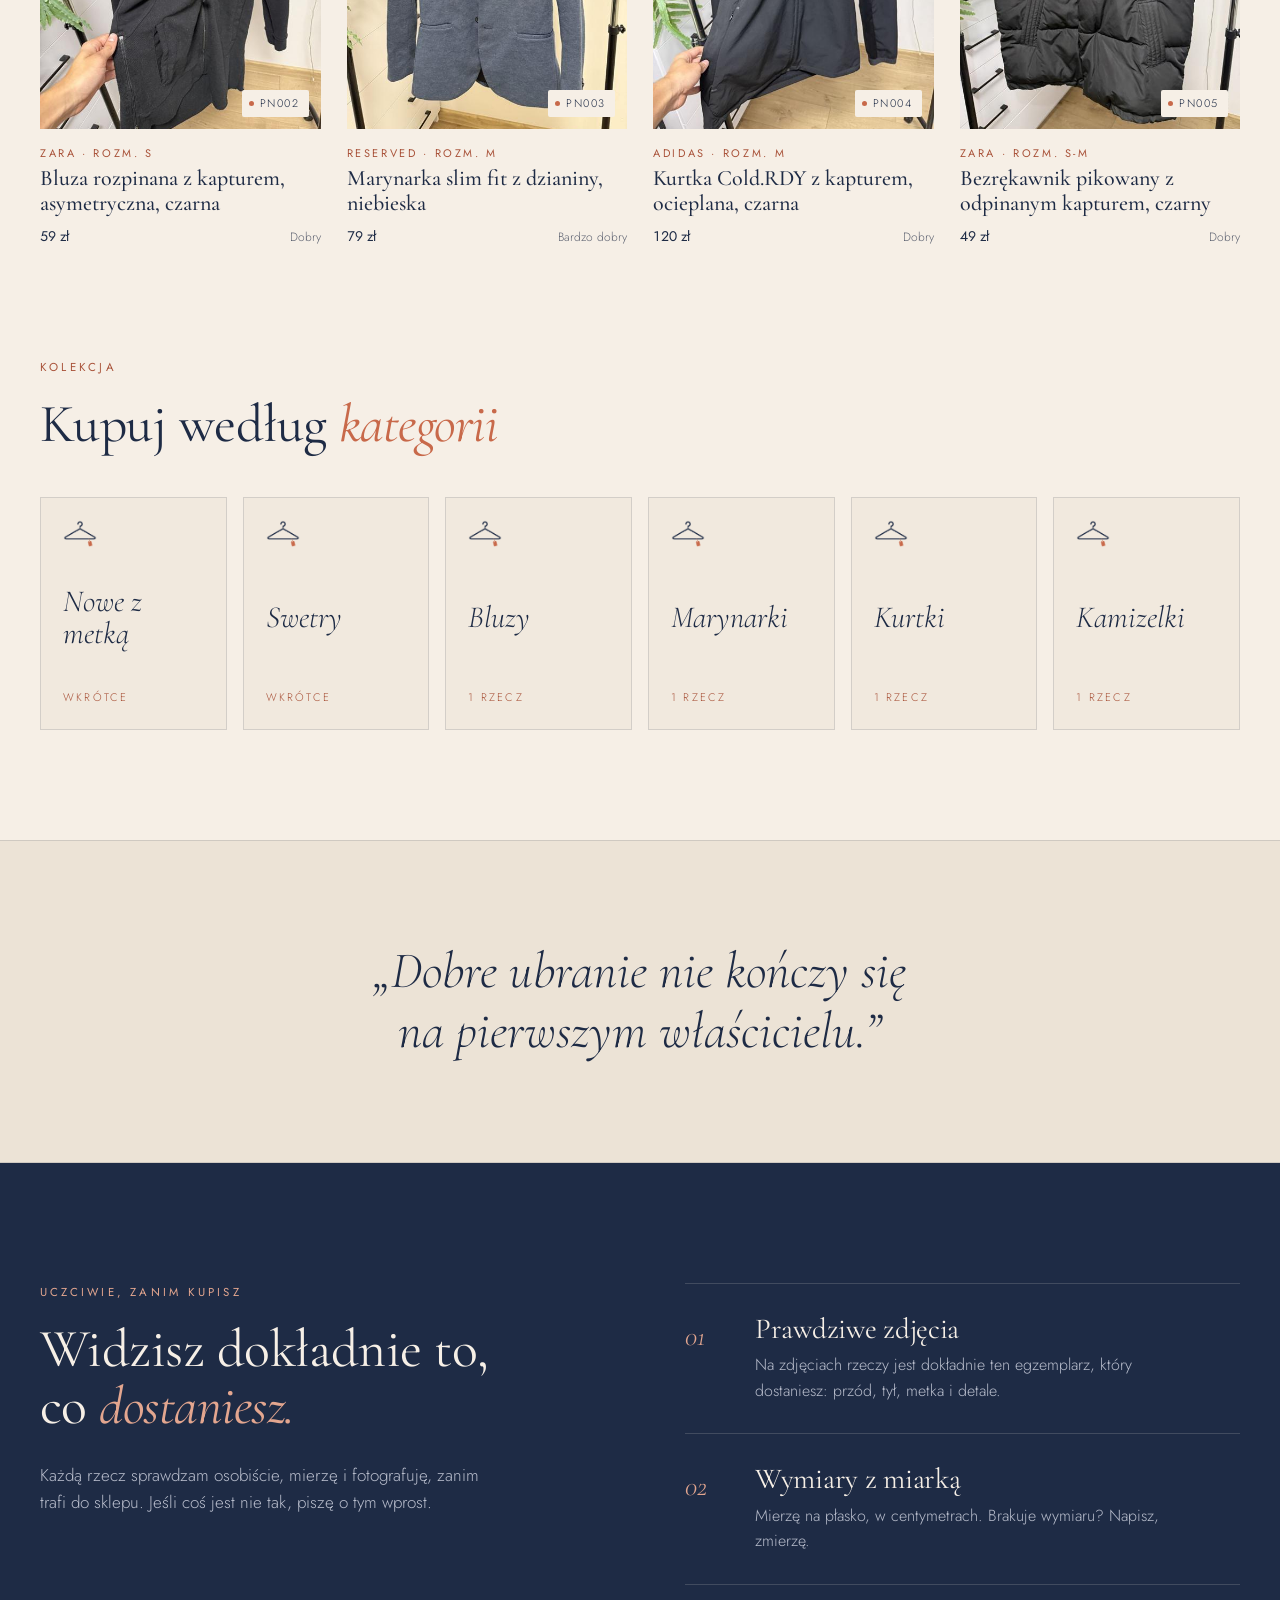
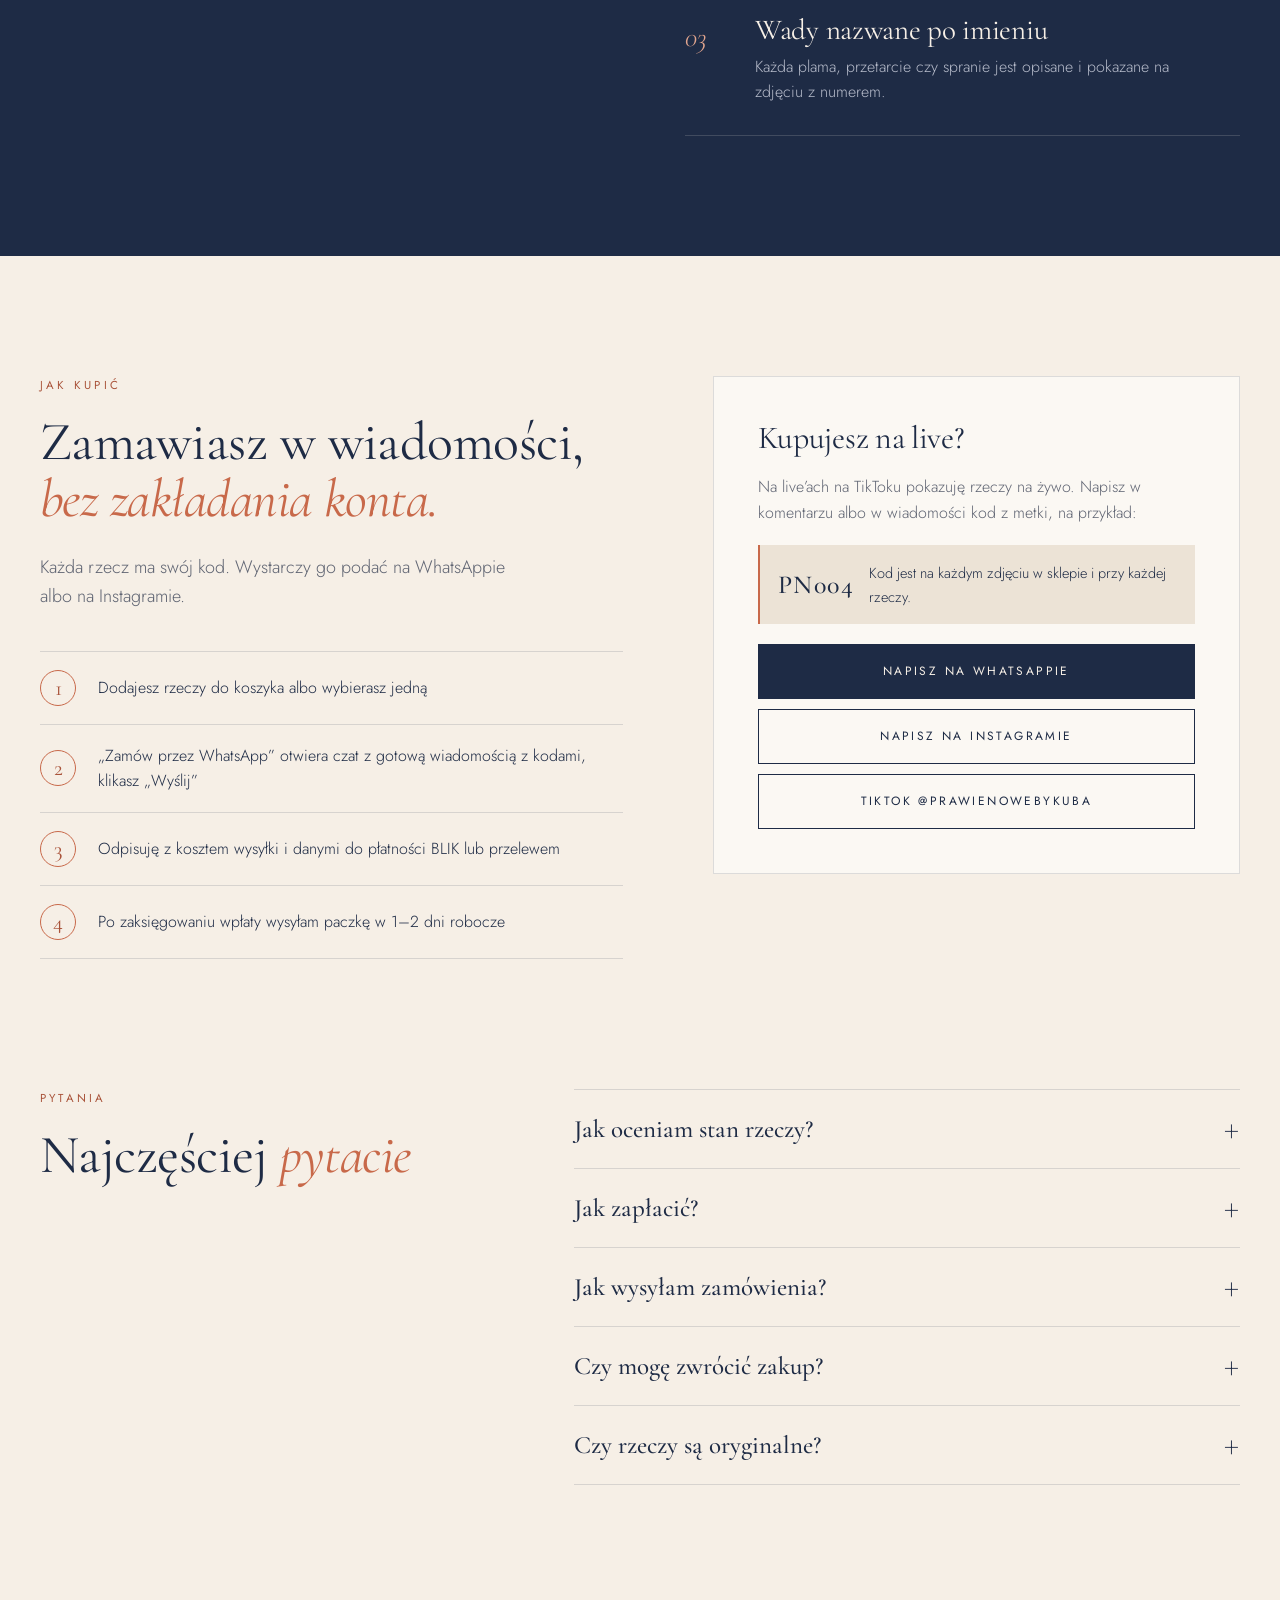
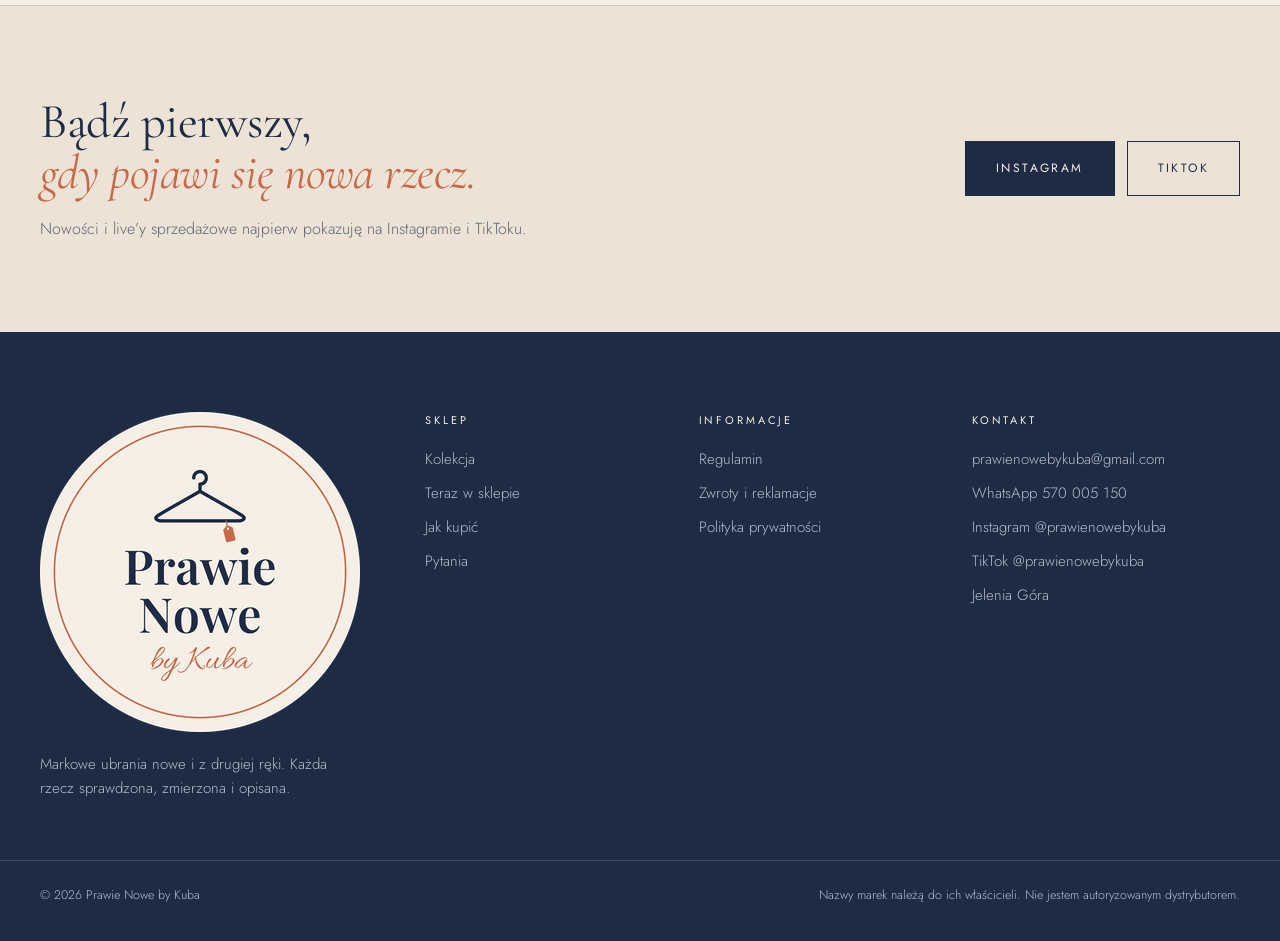
==== commit bcbb34a4: "Stałe kategorie; pusta kategoria pokazuje „Na razie pusto” z linkiem do Instagrama Co-Authored-By: C" ====
--- a/strona/index.html
+++ b/strona/index.html
@@ -199,9 +199,12 @@
     <p class="resultcount" id="resultCount"></p>
     <div class="grid" id="grid"></div>
     <div class="emptystate" id="emptyState" hidden>
-      <h3>Nic tu jeszcze nie ma</h3>
-      <p>Spróbuj zmienić filtry.</p>
-      <a href="#/kolekcja" class="btn btn--line">Cała kolekcja</a>
+      <h3 id="emptyTitle">Na razie pusto</h3>
+      <p id="emptyMsg">Spróbuj zmienić filtry.</p>
+      <div class="emptystate__btns">
+        <a href="#/kolekcja" class="btn btn--dark">Zobacz całą kolekcję</a>
+        <a class="btn btn--line" data-ig href="#" target="_blank" rel="noopener">Obserwuj na Instagramie</a>
+      </div>
     </div>
   </div>
 </section>
--- a/strona/style.css
+++ b/strona/style.css
@@ -244,6 +244,8 @@
 .resultcount{font-size:13px;color:var(--muted);margin-bottom:30px}
 .emptystate{text-align:center;padding:70px 0;display:grid;gap:16px;justify-items:center;color:var(--muted)}
 .emptystate h3{color:var(--ink);font-size:34px}
+.emptystate p{max-width:46ch}
+.emptystate__btns{display:flex;gap:12px;flex-wrap:wrap;justify-content:center;margin-top:6px}
 
 /* koszyk */
 .overlay{position:fixed;inset:0;background:rgba(30,43,69,.5);opacity:0;pointer-events:none;transition:opacity .45s var(--ease);z-index:60}
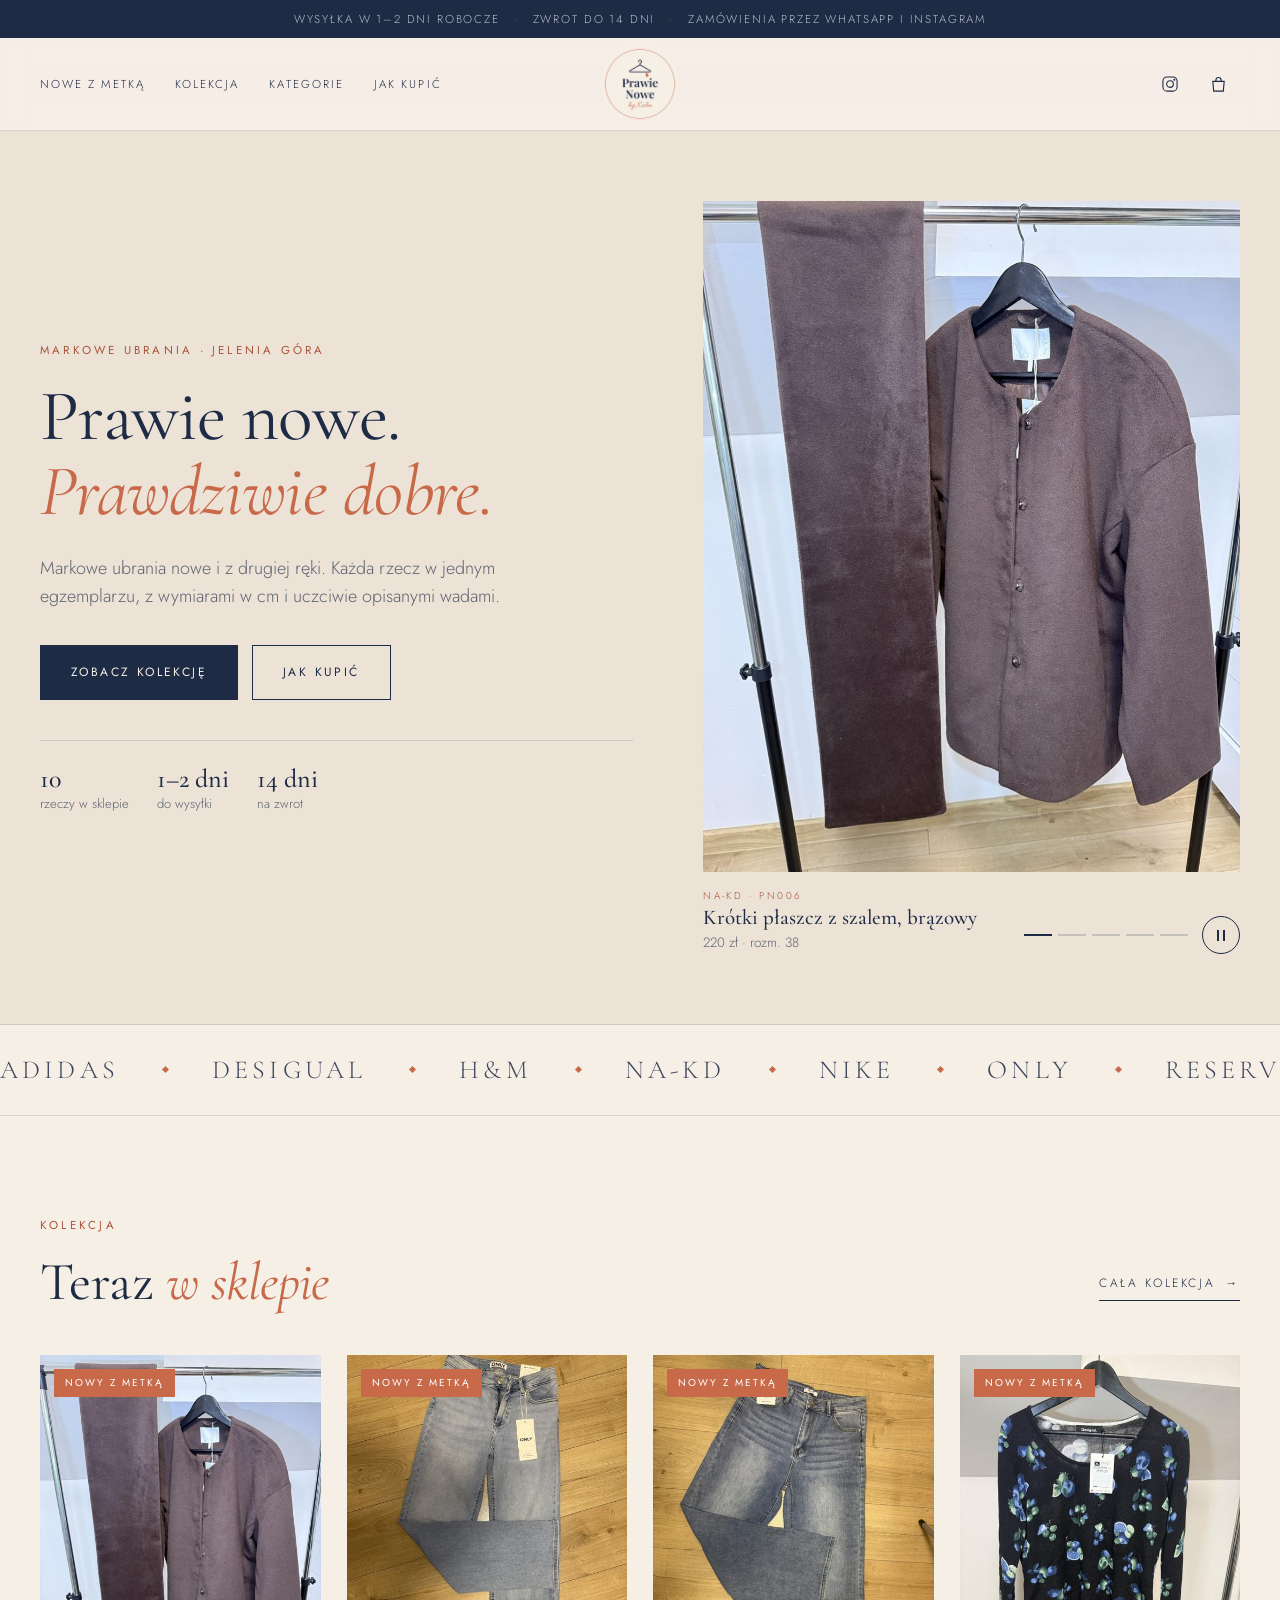
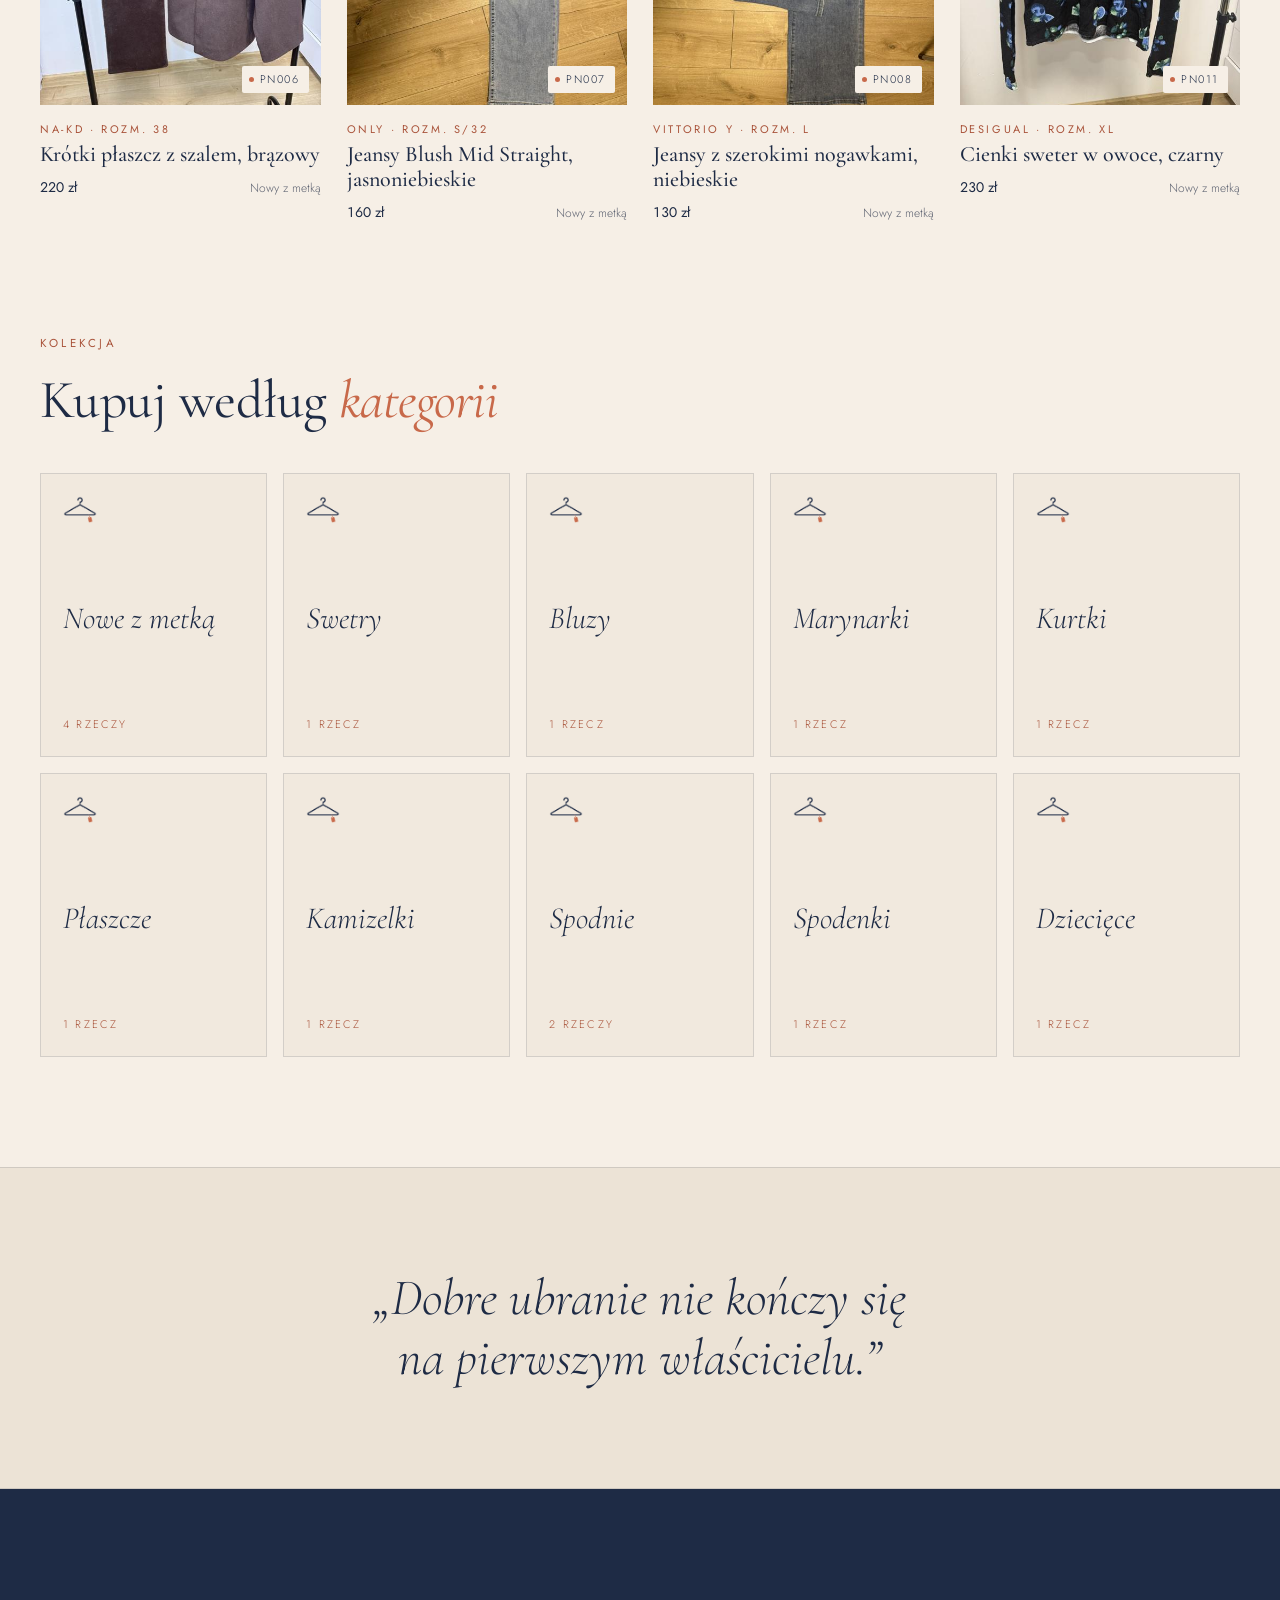
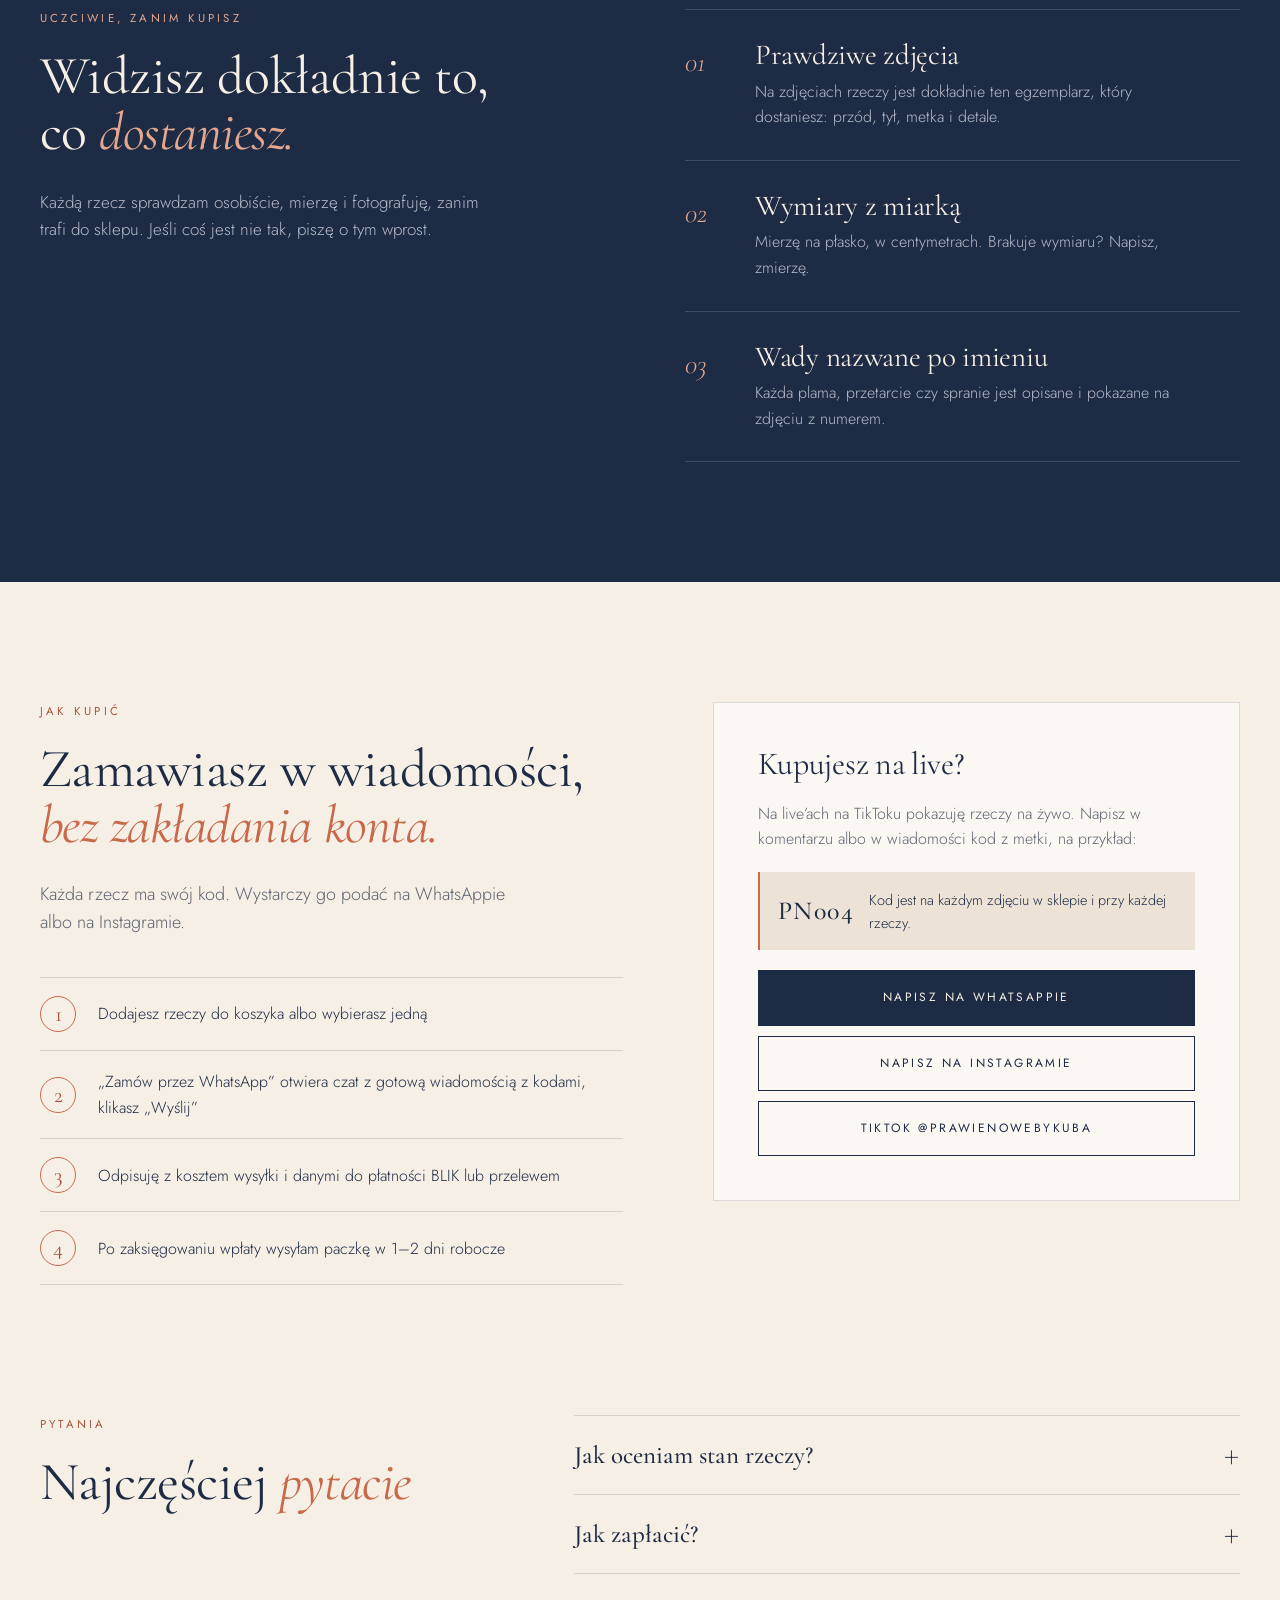
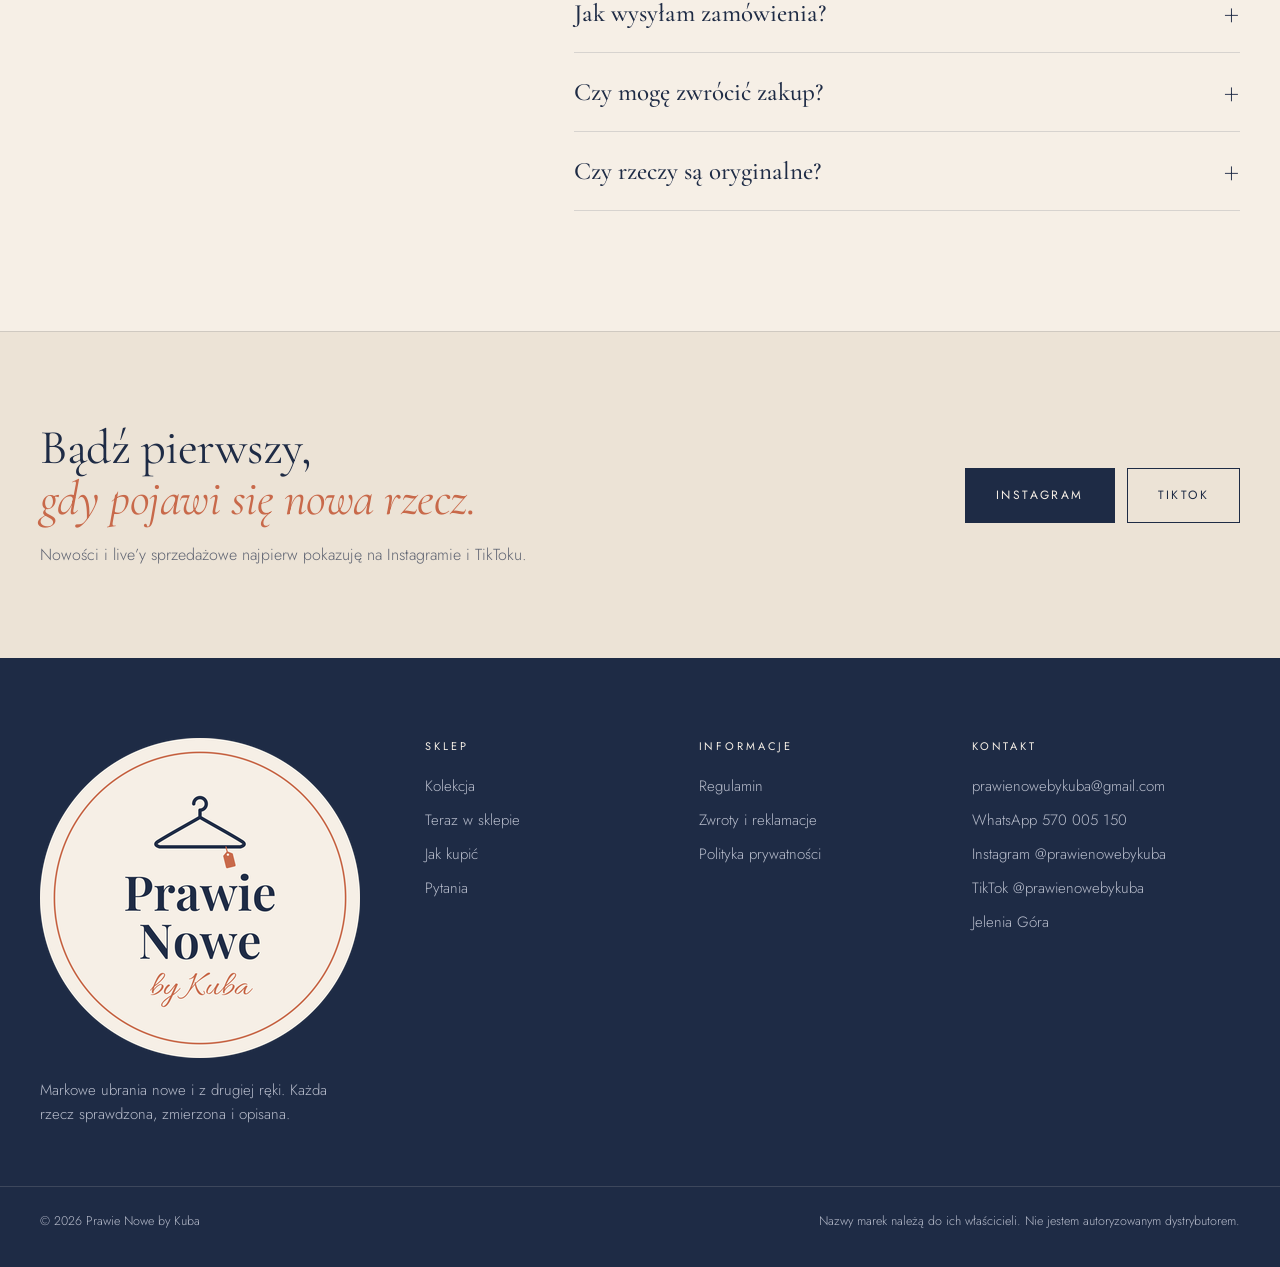
==== commit 300413f7: "Nowe rzeczy PN006–PN011 (NA-KD, ONLY, Vittorio Y, Nike, H&M, Desigual) i kategorie: Płaszcze, Spodni" ====
--- a/strona/index.html
+++ b/strona/index.html
@@ -164,7 +164,7 @@
         <h2>Najczęściej <em>pytacie</em></h2>
       </div>
       <div>
-        <details><summary>Jak oceniam stan rzeczy?</summary><p>Stosuję cztery stopnie: „Nowy z metką”, „Jak nowy”, „Bardzo dobry” i „Dobry”. Każda wada jest opisana przy rzeczy i pokazana na zdjęciu.</p></details>
+        <details><summary>Jak oceniam stan rzeczy?</summary><p>Stosuję stopnie: „Nowy z metką”, „Nowy bez metki”, „Jak nowy”, „Bardzo dobry” i „Dobry”. Każda wada jest opisana przy rzeczy i pokazana na zdjęciu.</p></details>
         <details><summary>Jak zapłacić?</summary><p>BLIK-iem na telefon albo przelewem. Dane do płatności i koszt wysyłki podaję w wiadomości, zanim zapłacisz.</p></details>
         <details><summary>Jak wysyłam zamówienia?</summary><p>Paczkomatem albo kurierem, w zależności od tego, co wybierzesz. Wysyłka w 1–2 dni robocze od zaksięgowania wpłaty.</p></details>
         <details><summary>Czy mogę zwrócić zakup?</summary><p>Tak, masz 14 dni na zwrot bez podania przyczyny. Koszt odesłania ponosi kupujący. Szczegóły są w <a href="regulamin.html" style="text-decoration:underline">regulaminie</a>.</p></details>
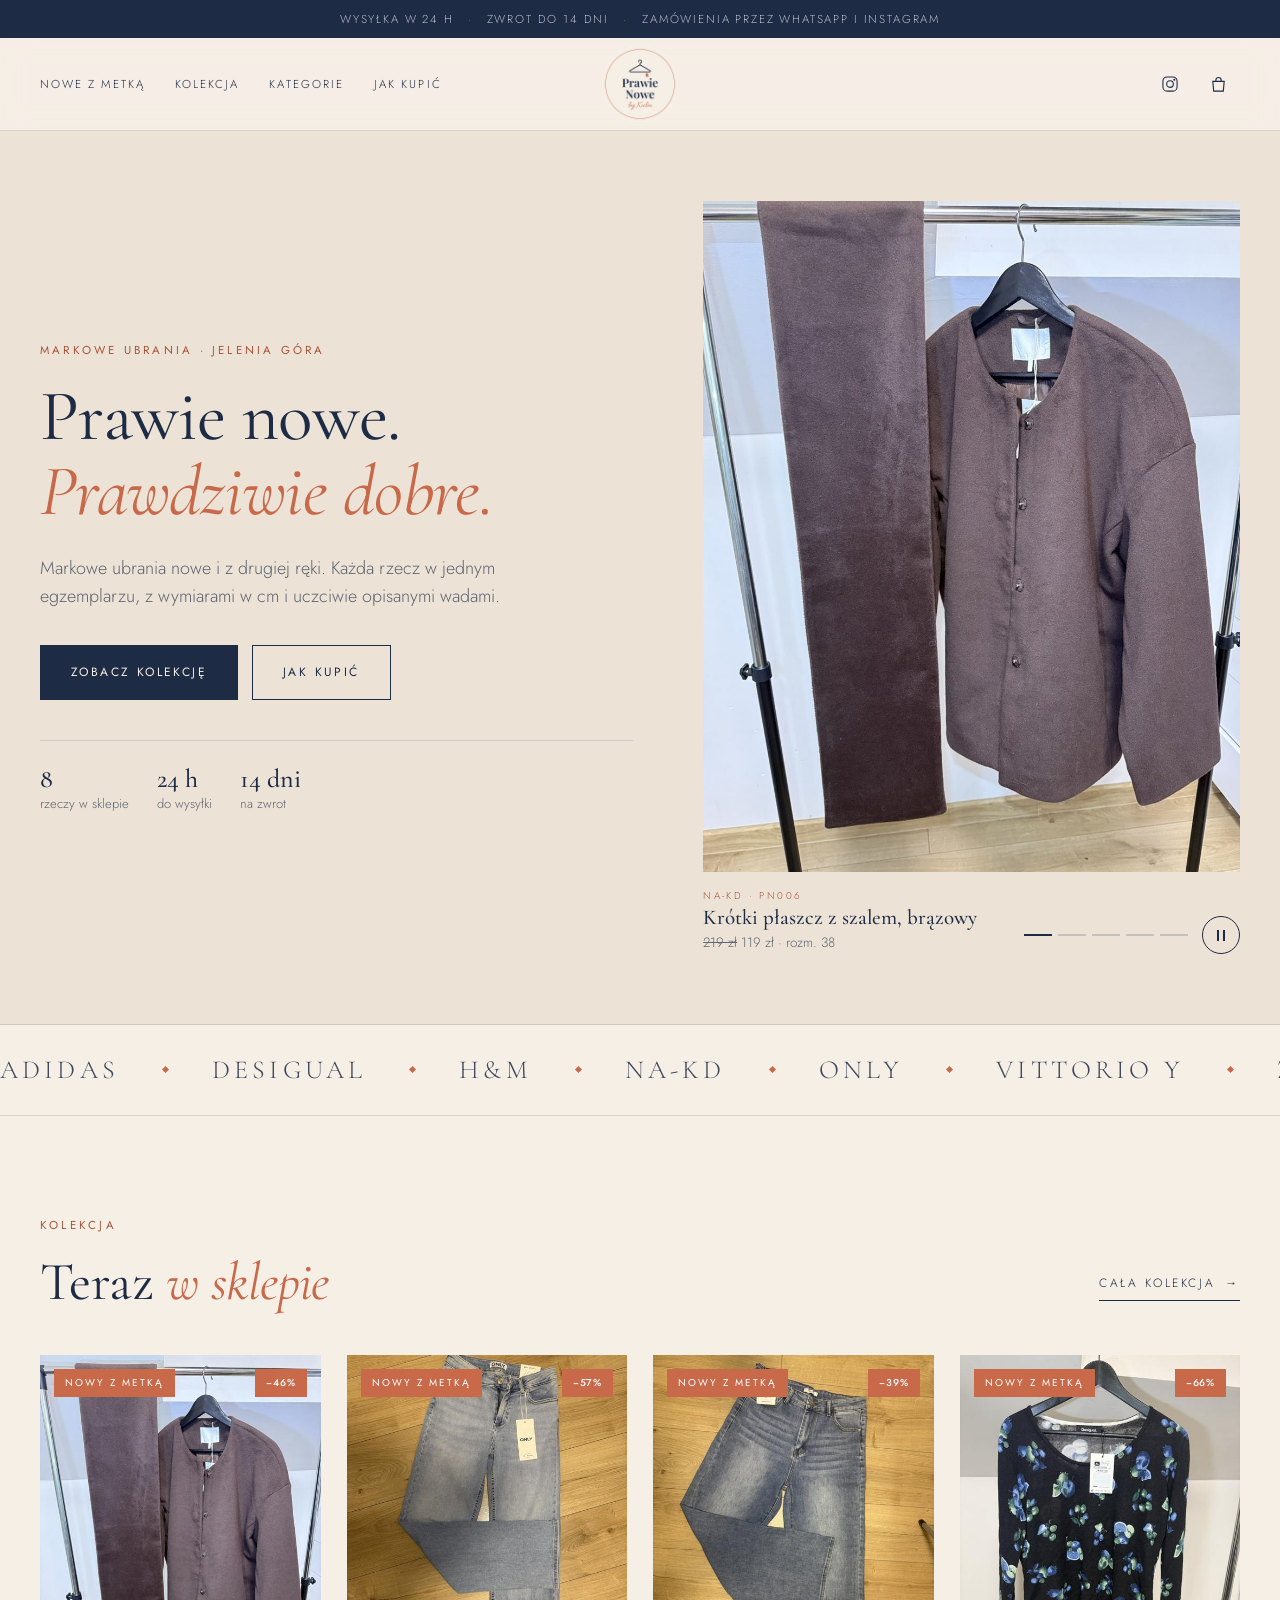
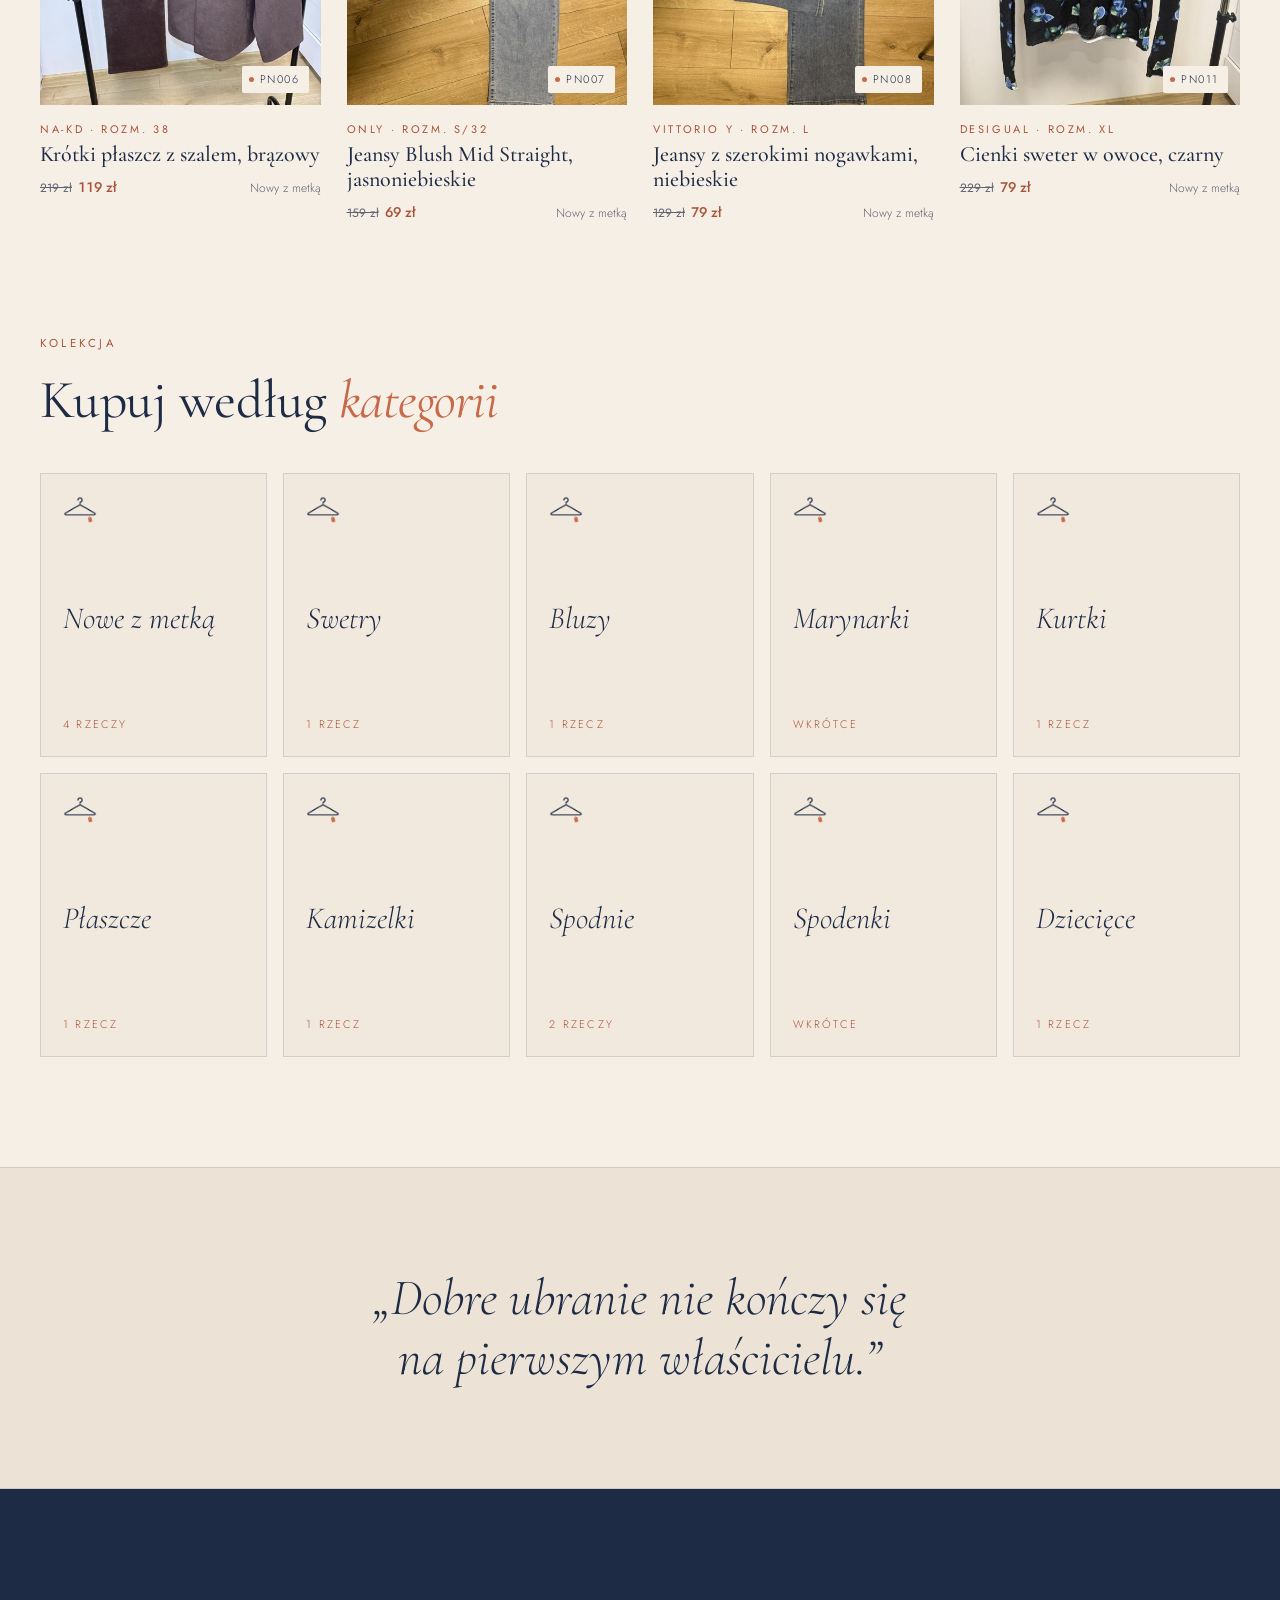
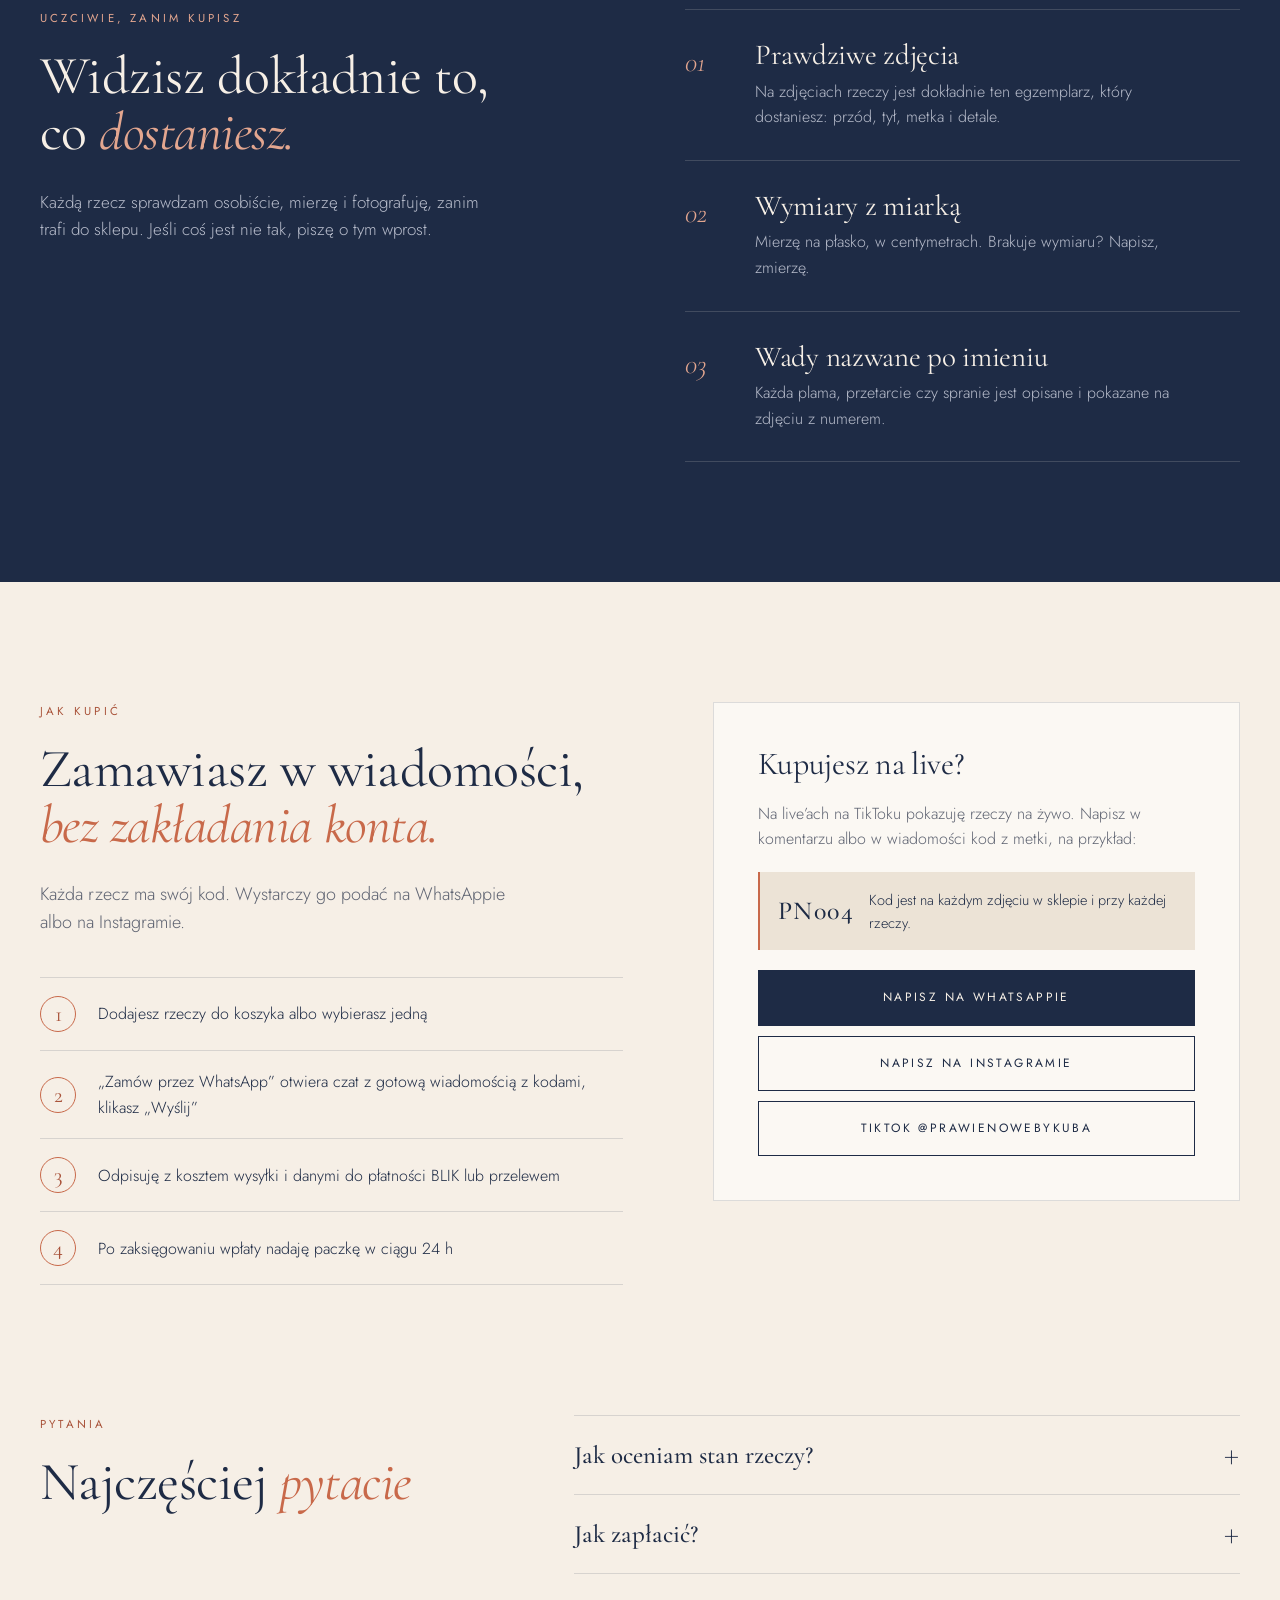
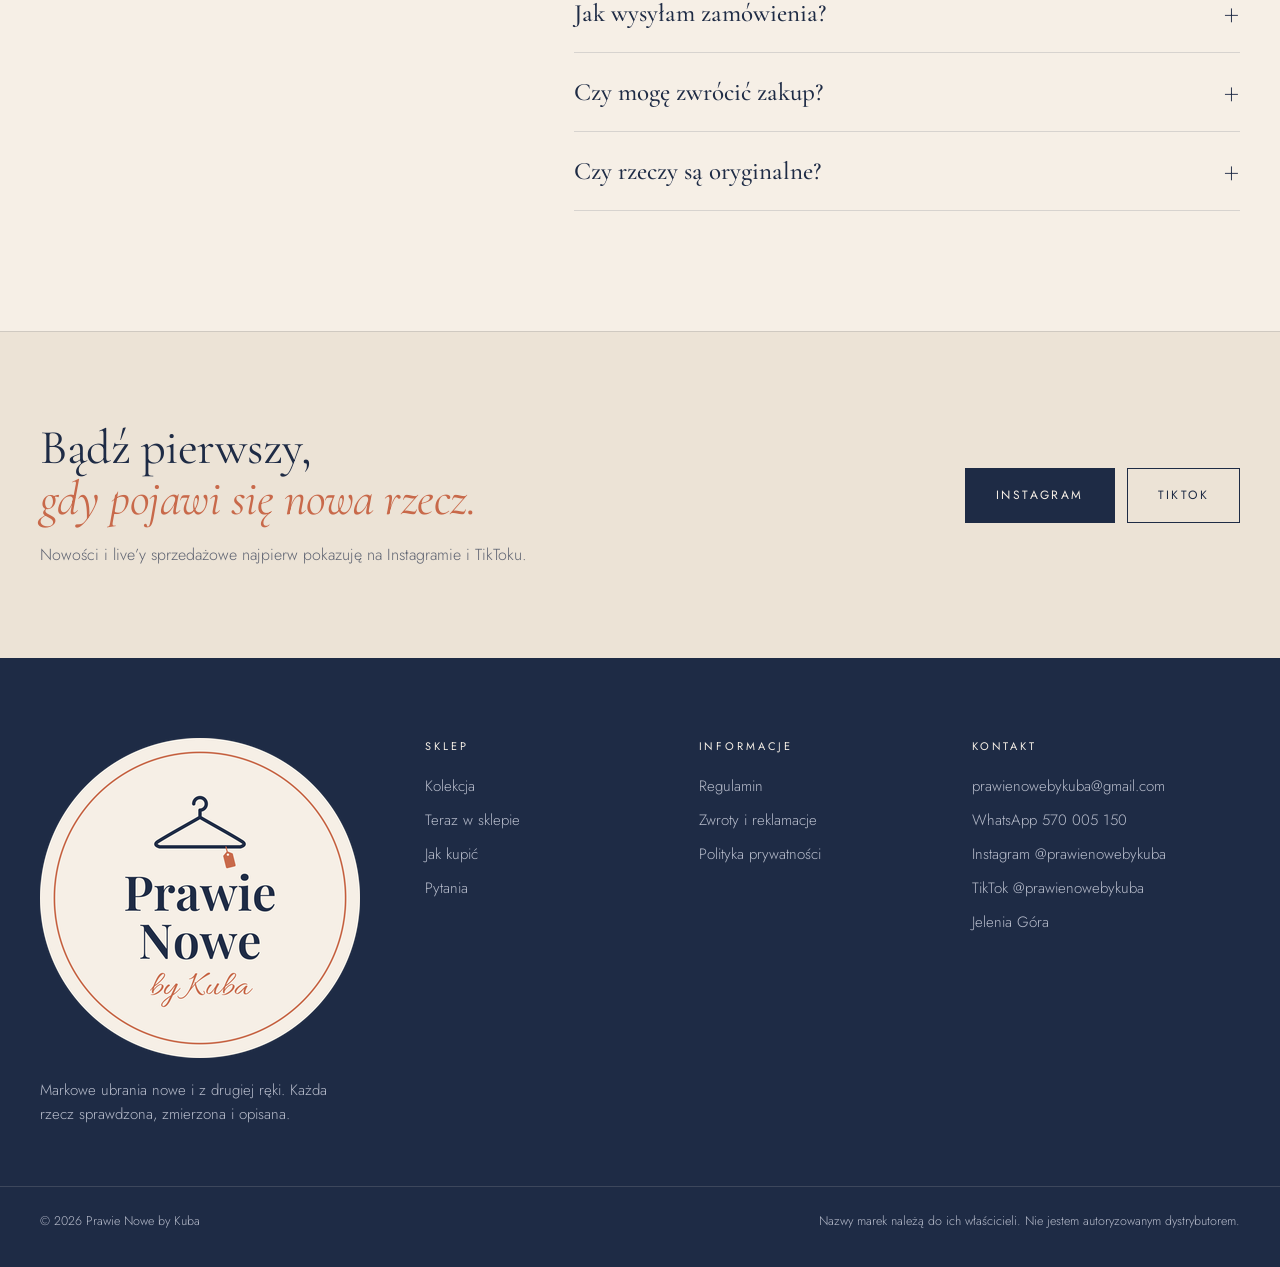
==== commit cc393d78: "Wysyłka w 24 h zamiast 1–2 dni roboczych Co-Authored-By: Claude Opus 5.5 <noreply@anthropic.com> Cla" ====
--- a/strona/index.html
+++ b/strona/index.html
@@ -21,7 +21,7 @@
 <body>
 
 <div class="topbar">
-  <span>Wysyłka w 1–2 dni robocze</span><span class="sep opt">·</span><span class="opt">Zwrot do 14 dni</span><span class="sep opt">·</span><span class="opt">Zamówienia przez WhatsApp i Instagram</span>
+  <span>Wysyłka w 24 h</span><span class="sep opt">·</span><span class="opt">Zwrot do 14 dni</span><span class="sep opt">·</span><span class="opt">Zamówienia przez WhatsApp i Instagram</span>
 </div>
 
 <header class="header" id="top">
@@ -63,7 +63,7 @@
         </div>
         <div class="hero__facts">
           <div><b id="factCount">5</b>rzeczy w sklepie</div>
-          <div><b>1–2 dni</b>do wysyłki</div>
+          <div><b>24 h</b>do wysyłki</div>
           <div><b>14 dni</b>na zwrot</div>
         </div>
       </div>
@@ -141,7 +141,7 @@
           <li><b>1</b><span>Dodajesz rzeczy do koszyka albo wybierasz jedną</span></li>
           <li><b>2</b><span>„Zamów przez WhatsApp” otwiera czat z gotową wiadomością z kodami, klikasz „Wyślij”</span></li>
           <li><b>3</b><span>Odpisuję z kosztem wysyłki i danymi do płatności BLIK lub przelewem</span></li>
-          <li><b>4</b><span>Po zaksięgowaniu wpłaty wysyłam paczkę w 1–2 dni robocze</span></li>
+          <li><b>4</b><span>Po zaksięgowaniu wpłaty nadaję paczkę w ciągu 24 h</span></li>
         </ul>
       </div>
       <div class="panel">
@@ -166,7 +166,7 @@
       <div>
         <details><summary>Jak oceniam stan rzeczy?</summary><p>Stosuję stopnie: „Nowy z metką”, „Nowy bez metki”, „Jak nowy”, „Bardzo dobry” i „Dobry”. Każda wada jest opisana przy rzeczy i pokazana na zdjęciu.</p></details>
         <details><summary>Jak zapłacić?</summary><p>BLIK-iem na telefon albo przelewem. Dane do płatności i koszt wysyłki podaję w wiadomości, zanim zapłacisz.</p></details>
-        <details><summary>Jak wysyłam zamówienia?</summary><p>Paczkomatem albo kurierem, w zależności od tego, co wybierzesz. Wysyłka w 1–2 dni robocze od zaksięgowania wpłaty.</p></details>
+        <details><summary>Jak wysyłam zamówienia?</summary><p>Paczkomatem albo kurierem, w zależności od tego, co wybierzesz. Nadaję paczkę w ciągu 24 h od zaksięgowania wpłaty. Zamówienia z weekendu wychodzą w poniedziałek.</p></details>
         <details><summary>Czy mogę zwrócić zakup?</summary><p>Tak, masz 14 dni na zwrot bez podania przyczyny. Koszt odesłania ponosi kupujący. Szczegóły są w <a href="regulamin.html" style="text-decoration:underline">regulaminie</a>.</p></details>
         <details><summary>Czy rzeczy są oryginalne?</summary><p>Sprzedaję rzeczy markowe z metkami producentów, które pokazuję na zdjęciach. Nie jestem autoryzowanym dystrybutorem marek.</p></details>
       </div>
--- a/strona/style.css
+++ b/strona/style.css
@@ -152,6 +152,13 @@
 .card__price{font-weight:400;font-variant-numeric:tabular-nums;white-space:nowrap}
 .card__cond{font-size:12px;color:var(--muted)}
 .is-sold .card__price{text-decoration:line-through;color:var(--muted)}
+.badge--sale{left:auto;right:14px;background:var(--terra);color:#fff;letter-spacing:.08em;font-weight:500}
+.card__prices{display:inline-flex;align-items:baseline;gap:6px;flex-wrap:wrap}
+.was{color:var(--muted);font-size:.86em;text-decoration:line-through;font-weight:400;white-space:nowrap}
+.is-sale{color:var(--terra-text);font-weight:500}
+.modal__price .was{font-size:18px}
+.modal__price .off{font-style:normal;font-size:12px;font-weight:500;letter-spacing:.06em;background:var(--terra);color:#fff;padding:3px 8px}
+.omni{font-size:12px;color:var(--muted);margin:-12px 0 18px}
 
 /* kategorie */
 .cats{padding:20px 0 110px}
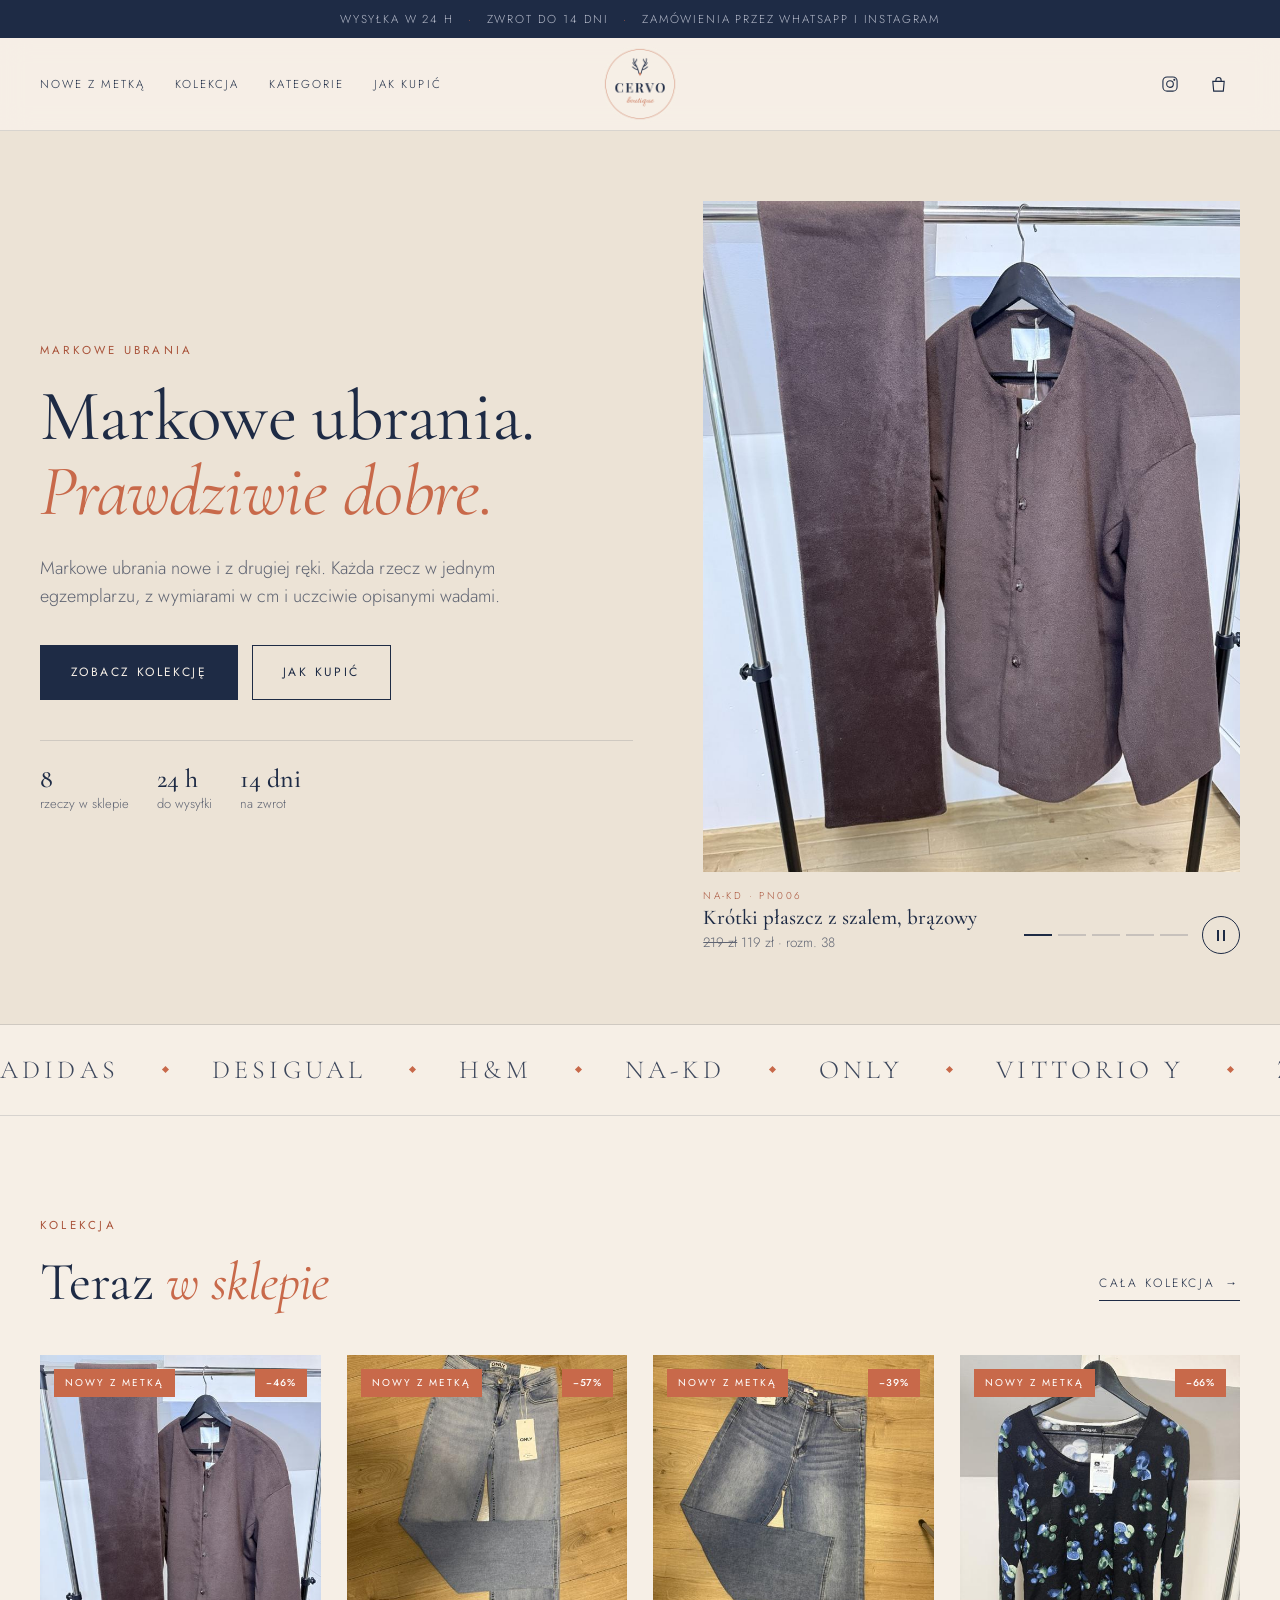
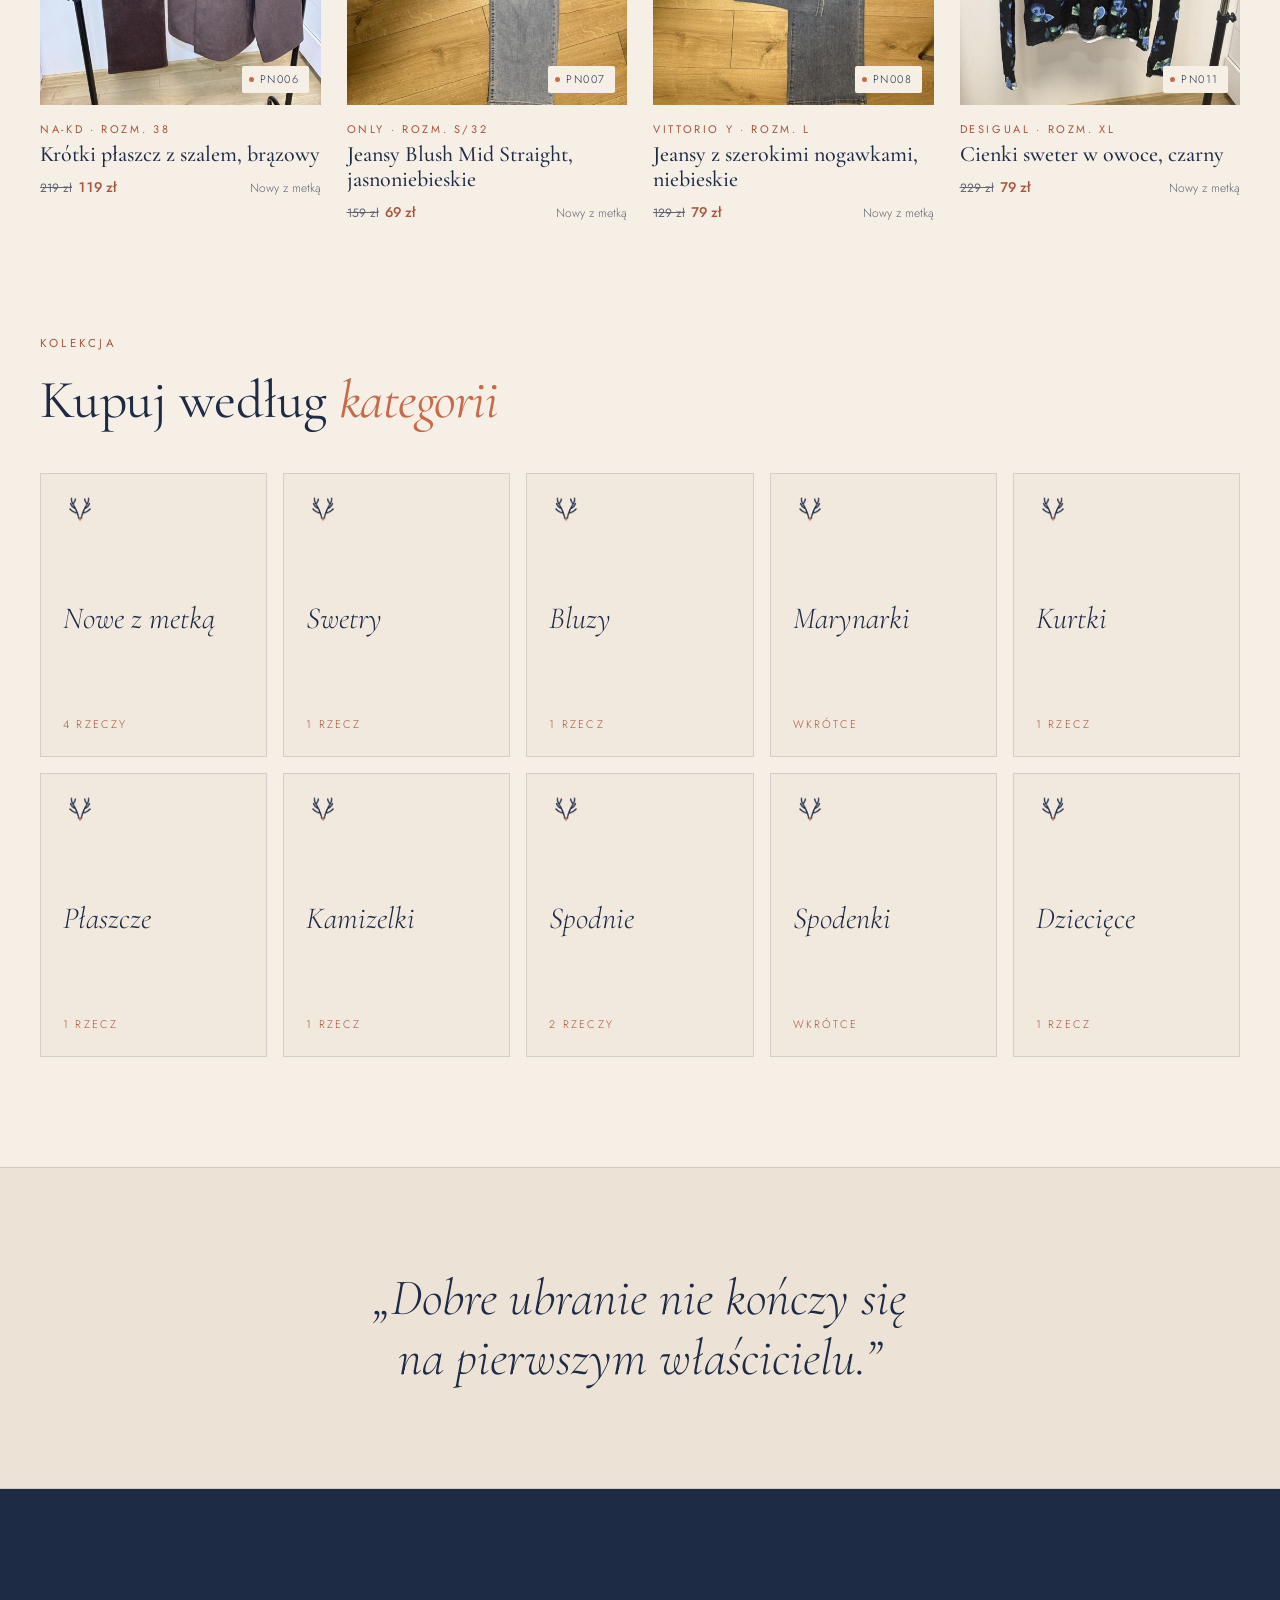
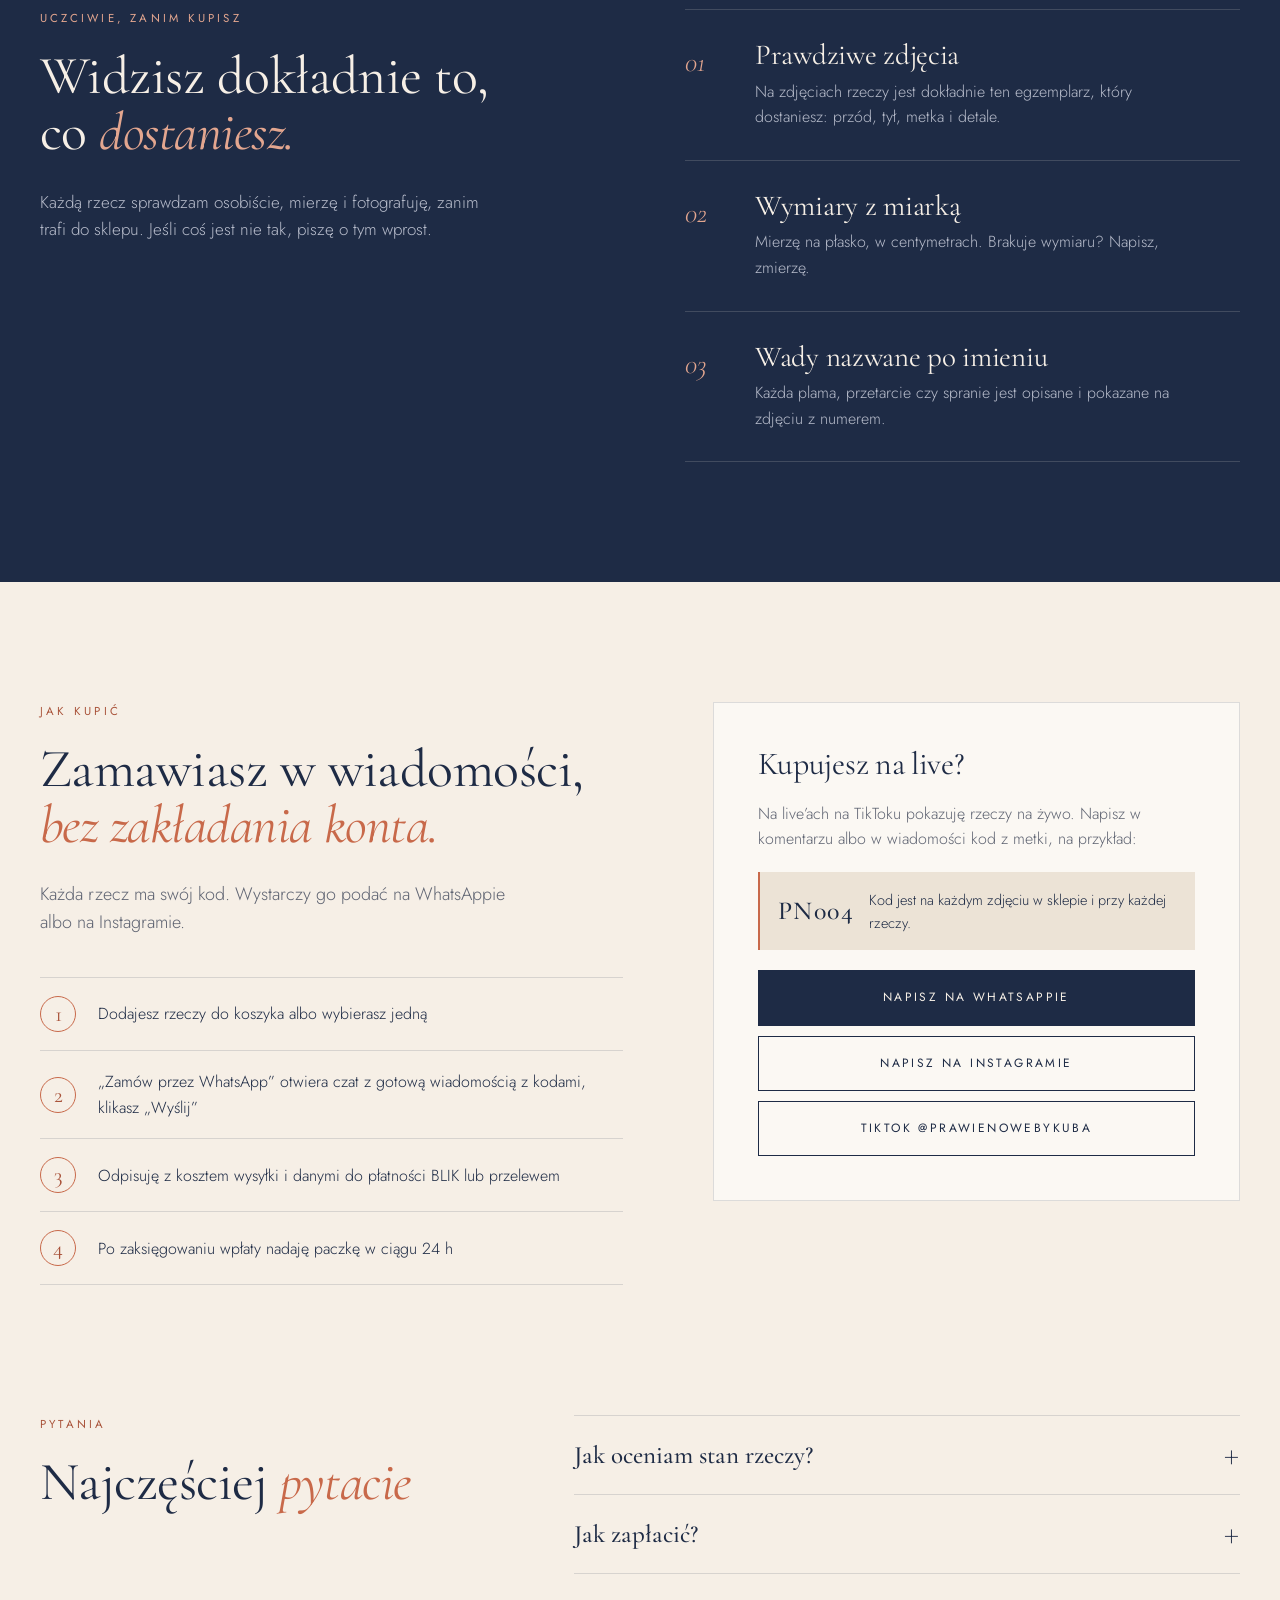
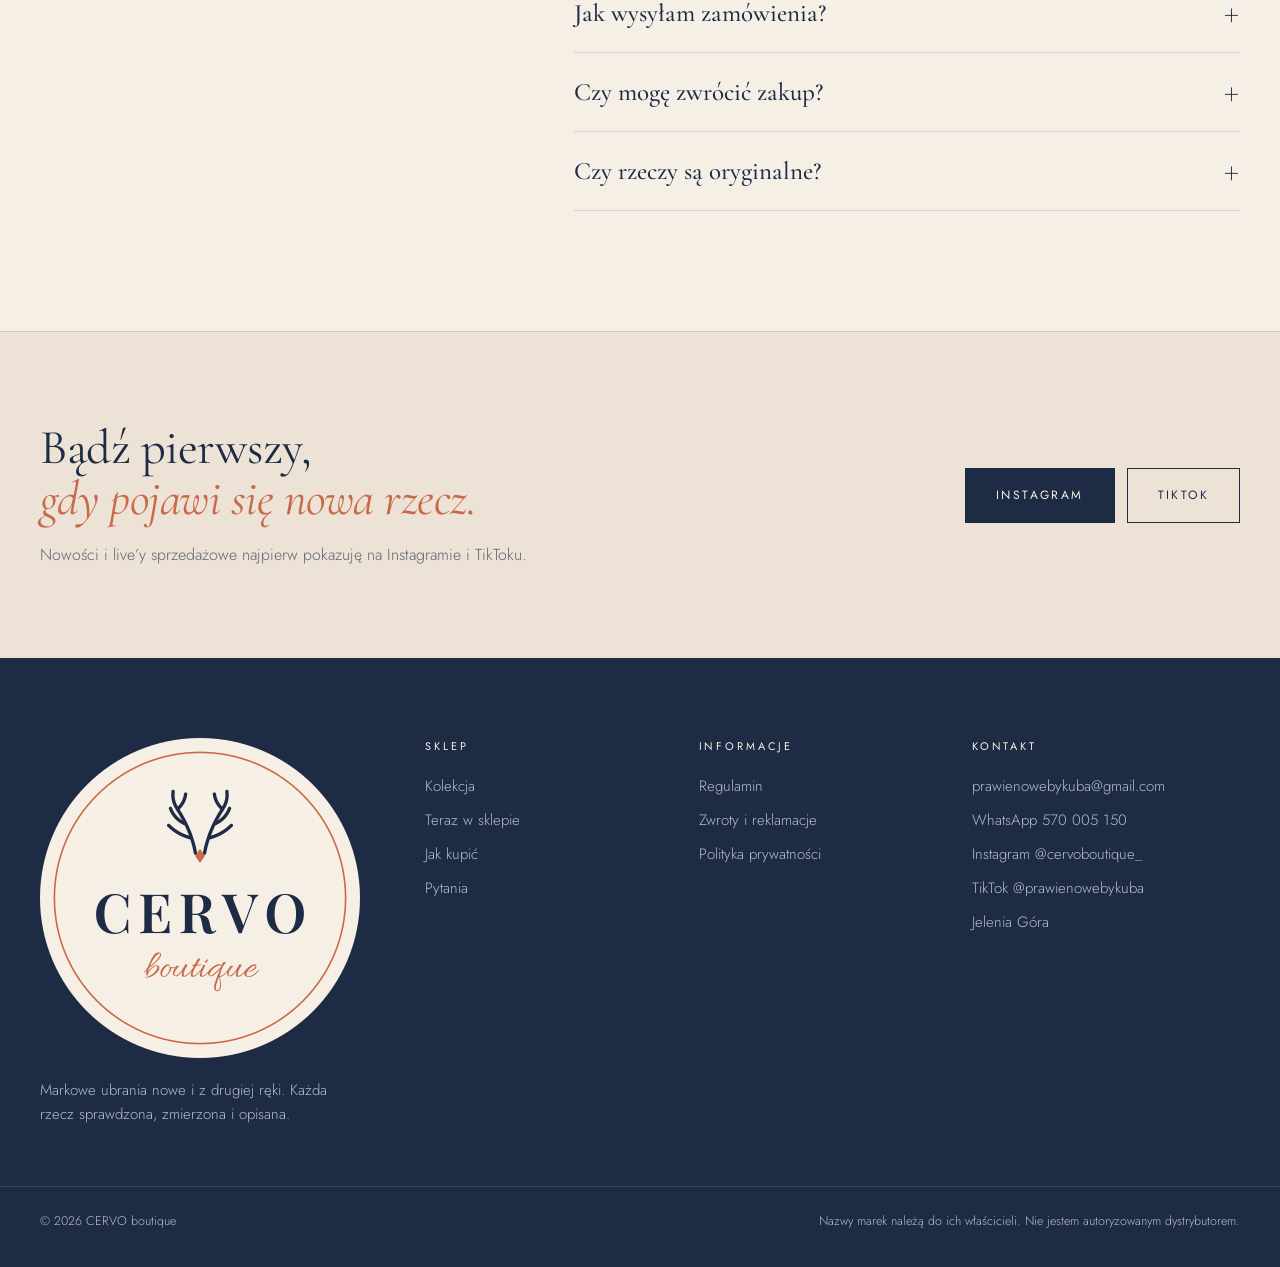
==== commit 843d5ee0: "Nowa nazwa: CERVO boutique (@cervoboutique_) - nazwa w tytule, opisach dla Google i Facebooka, logo," ====
--- a/strona/index.html
+++ b/strona/index.html
@@ -3,14 +3,14 @@
 <head>
 <meta charset="utf-8">
 <meta name="viewport" content="width=device-width, initial-scale=1, viewport-fit=cover">
-<title>Prawie Nowe by Kuba – markowe ubrania nowe i z drugiej ręki</title>
+<title>CERVO boutique – markowe ubrania nowe i z drugiej ręki</title>
 <meta name="description" content="Markowe ubrania nowe i używane w bardzo dobrym stanie. Każda rzecz w jednym egzemplarzu, z wymiarami w cm i uczciwie opisanymi wadami. Zamówienia przez WhatsApp i Instagram.">
 <meta name="theme-color" content="#1e2b45">
 <link rel="icon" href="favicon.ico" sizes="any">
 <link rel="icon" type="image/png" sizes="32x32" href="favicon-32.png">
 <link rel="apple-touch-icon" href="img/brand/apple-touch-icon.png">
 <link rel="manifest" href="site.webmanifest">
-<meta property="og:title" content="Prawie Nowe by Kuba">
+<meta property="og:title" content="CERVO boutique">
 <meta property="og:description" content="Markowe ubrania nowe i z drugiej ręki. Każda rzecz w jednym egzemplarzu.">
 <meta property="og:image" content="img/brand/icon-512.png">
 <link rel="preconnect" href="https://fonts.googleapis.com">
@@ -33,7 +33,7 @@
       <a href="#kategorie">Kategorie</a>
       <a href="#jak-kupic">Jak kupić</a>
     </nav>
-    <a href="#/" class="logo" aria-label="Prawie Nowe by Kuba – strona główna"><img src="img/brand/logo-320.png" alt="Prawie Nowe by Kuba" width="320" height="320"></a>
+    <a href="#/" class="logo" aria-label="CERVO boutique – strona główna"><img src="img/brand/logo-320.png" alt="CERVO boutique" width="320" height="320"></a>
     <div class="tools">
       <a class="tool" data-ig href="#" target="_blank" rel="noopener" aria-label="Instagram">
         <svg viewBox="0 0 24 24" width="20" height="20" fill="none" stroke="currentColor" stroke-width="1.3"><rect x="3.5" y="3.5" width="17" height="17" rx="5"/><circle cx="12" cy="12" r="4"/><circle cx="17.2" cy="6.8" r=".6" fill="currentColor"/></svg>
@@ -54,8 +54,8 @@
   <section class="hero" aria-label="Wyróżnione rzeczy">
     <div class="wrap hero__in">
       <div>
-        <p class="eyebrow">Markowe ubrania · Jelenia Góra</p>
-        <h1>Prawie nowe. <em>Prawdziwie dobre.</em></h1>
+        <p class="eyebrow">Markowe ubrania</p>
+        <h1>Markowe ubrania. <em>Prawdziwie dobre.</em></h1>
         <p class="lead">Markowe ubrania nowe i z drugiej ręki. Każda rzecz w jednym egzemplarzu, z wymiarami w cm i uczciwie opisanymi wadami.</p>
         <div class="hero__cta">
           <a href="#/kolekcja" class="btn btn--dark">Zobacz kolekcję</a>
@@ -227,7 +227,7 @@
 <footer class="footer">
   <div class="wrap footer__grid">
     <div>
-      <a href="#/" class="footer__logo" aria-label="Prawie Nowe by Kuba"><img src="img/brand/logo-320.png" alt="Prawie Nowe by Kuba" width="320" height="320"></a>
+      <a href="#/" class="footer__logo" aria-label="CERVO boutique"><img src="img/brand/logo-320.png" alt="CERVO boutique" width="320" height="320"></a>
       <p class="footer__about">Markowe ubrania nowe i z drugiej ręki. Każda rzecz sprawdzona, zmierzona i opisana.</p>
     </div>
     <div>
@@ -242,13 +242,13 @@
       <h4>Kontakt</h4>
       <a data-mail href="#">prawienowebykuba@gmail.com</a>
       <a data-wa href="#" target="_blank" rel="noopener">WhatsApp 570 005 150</a>
-      <a data-ig href="#" target="_blank" rel="noopener">Instagram @prawienowebykuba</a>
+      <a data-ig href="#" target="_blank" rel="noopener">Instagram @cervoboutique_</a>
       <a data-tt href="#" target="_blank" rel="noopener">TikTok @prawienowebykuba</a>
       <span>Jelenia Góra</span>
     </div>
   </div>
   <div class="wrap footer__bottom">
-    <span>© <span id="year"></span> Prawie Nowe by Kuba</span>
+    <span>© <span id="year"></span> CERVO boutique</span>
     <span>Nazwy marek należą do ich właścicieli. Nie jestem autoryzowanym dystrybutorem.</span>
   </div>
 </footer>
--- a/strona/style.css
+++ b/strona/style.css
@@ -1,4 +1,4 @@
-/* Prawie Nowe by Kuba – styl na wzór ÉCRIN, w kolorach logo: granat, terakota, krem.
+/* CERVO boutique – styl na wzór ÉCRIN, w kolorach logo: granat, terakota, krem.
    Układ: pasek informacyjny, nagłówek z logo na środku, hero ze zdjęciami, siatka 4/5, granatowa stopka. */
 :root{
   --ink:#1e2b45;          /* granat z logo */
